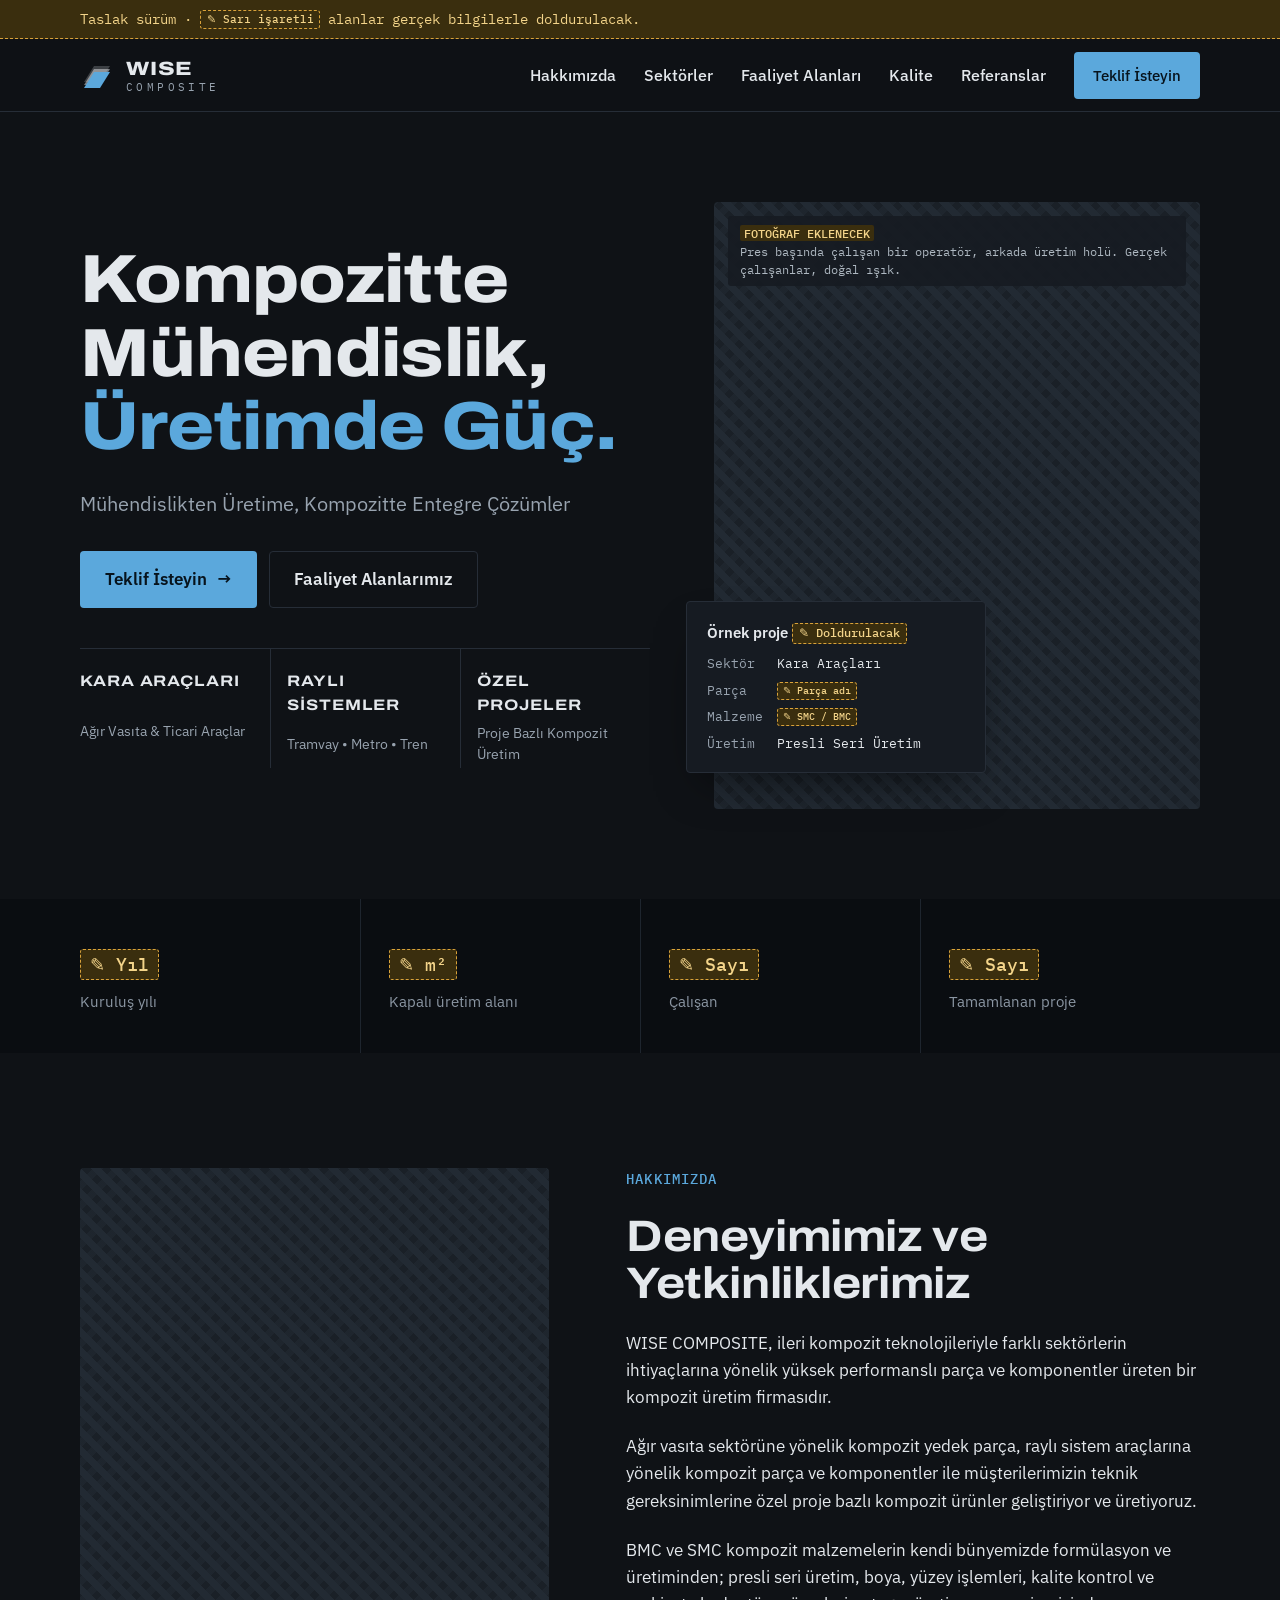
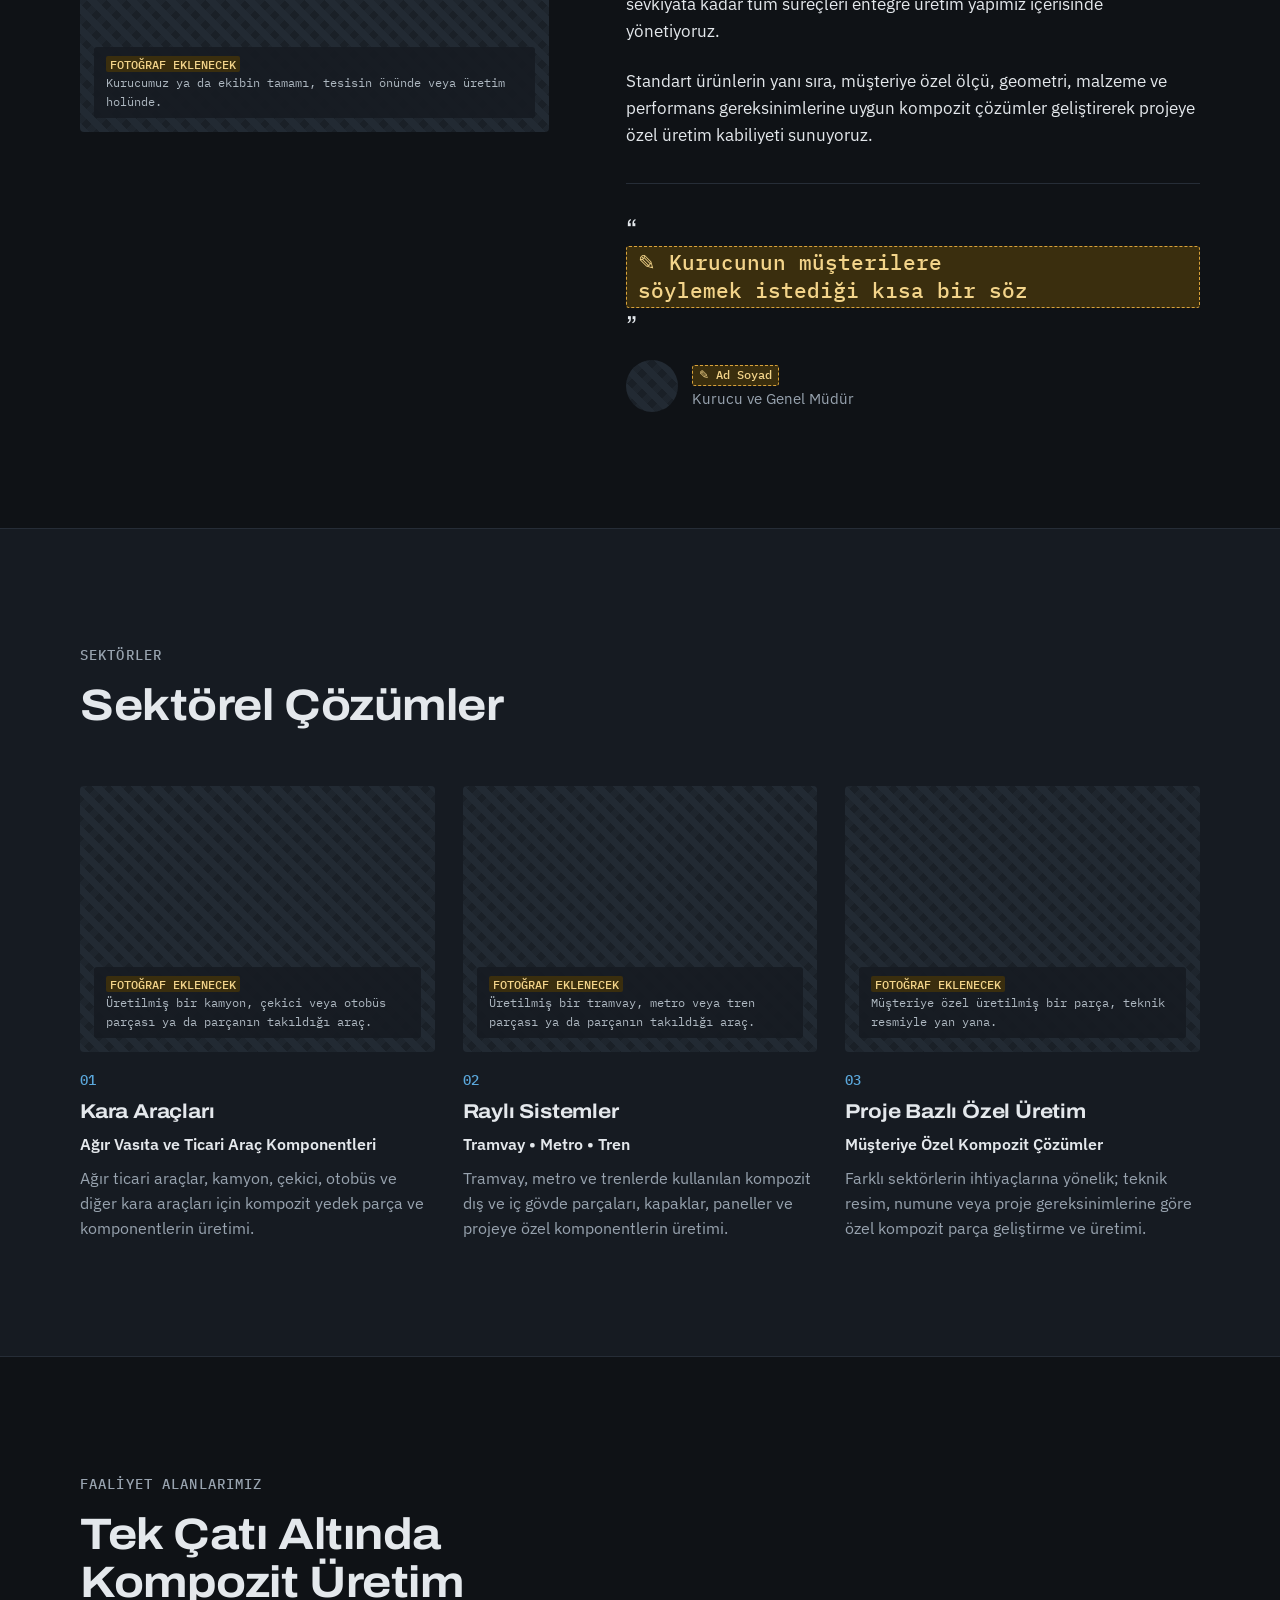
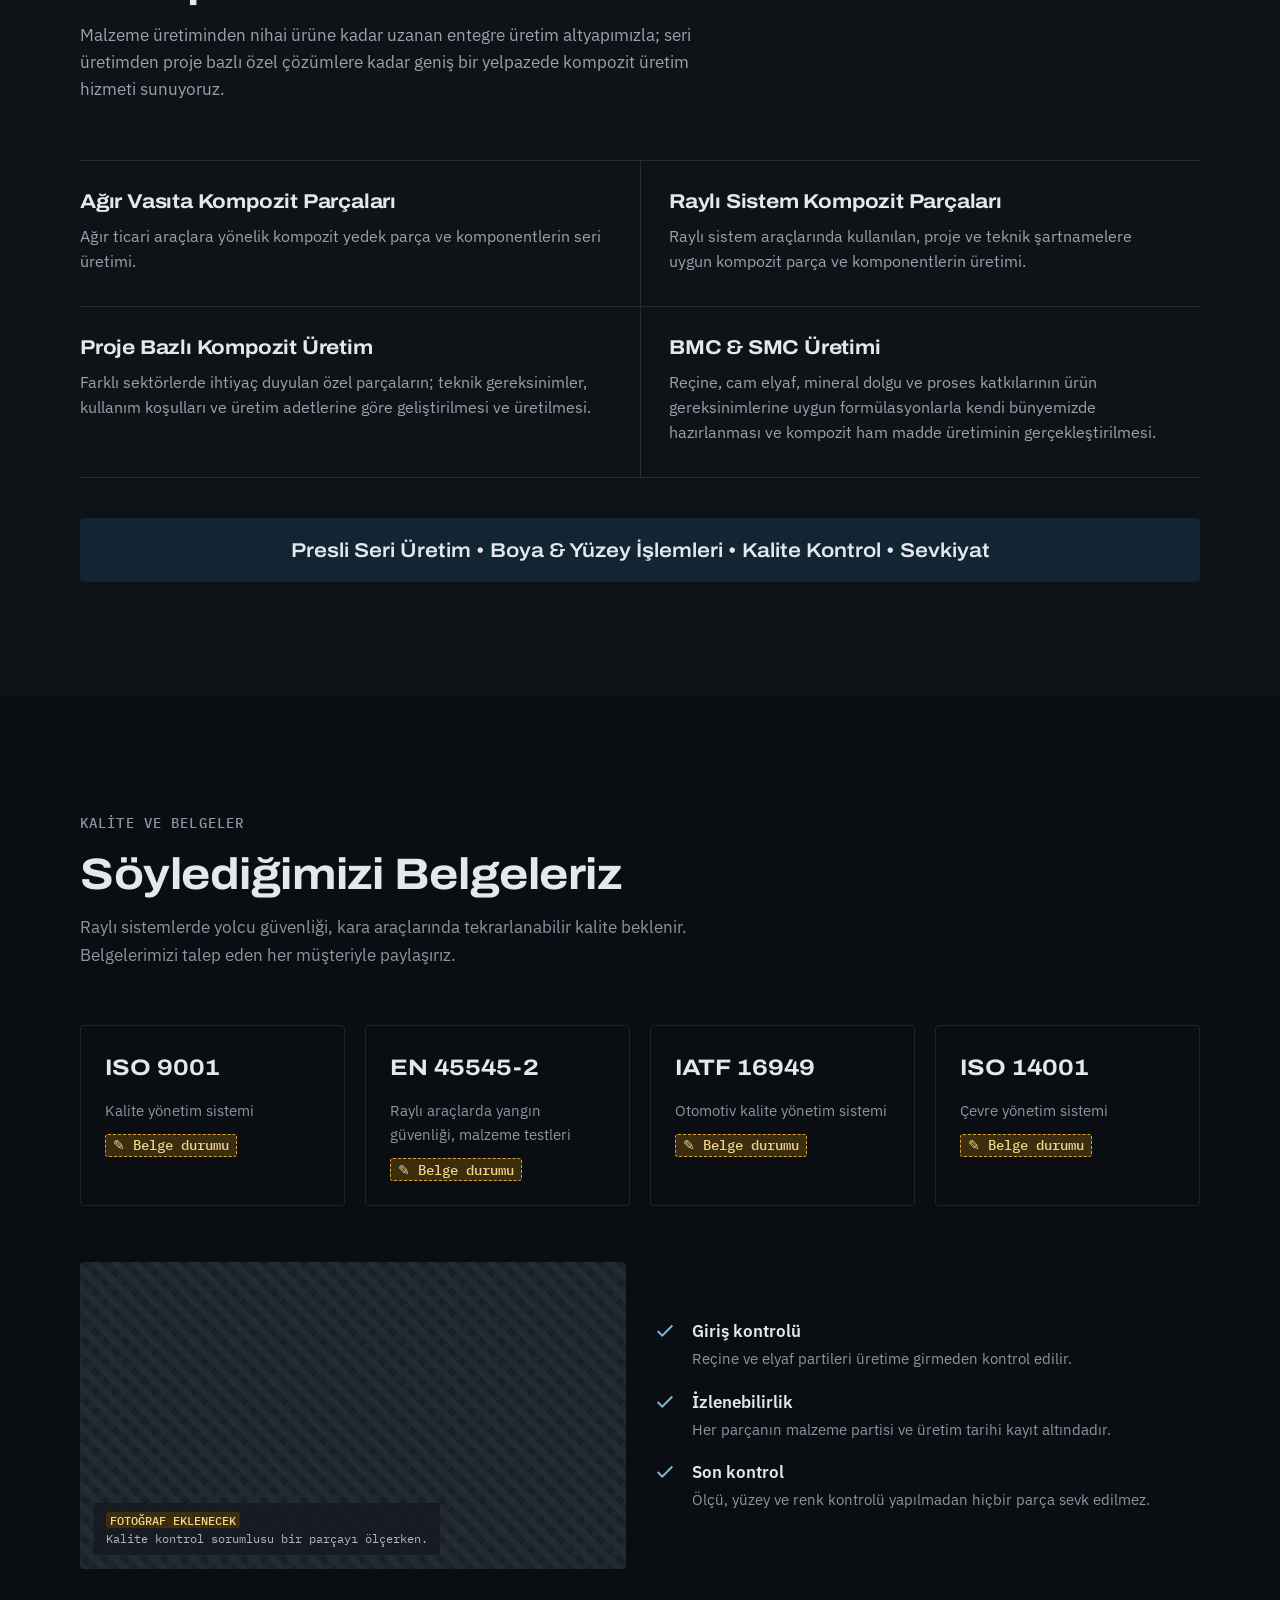
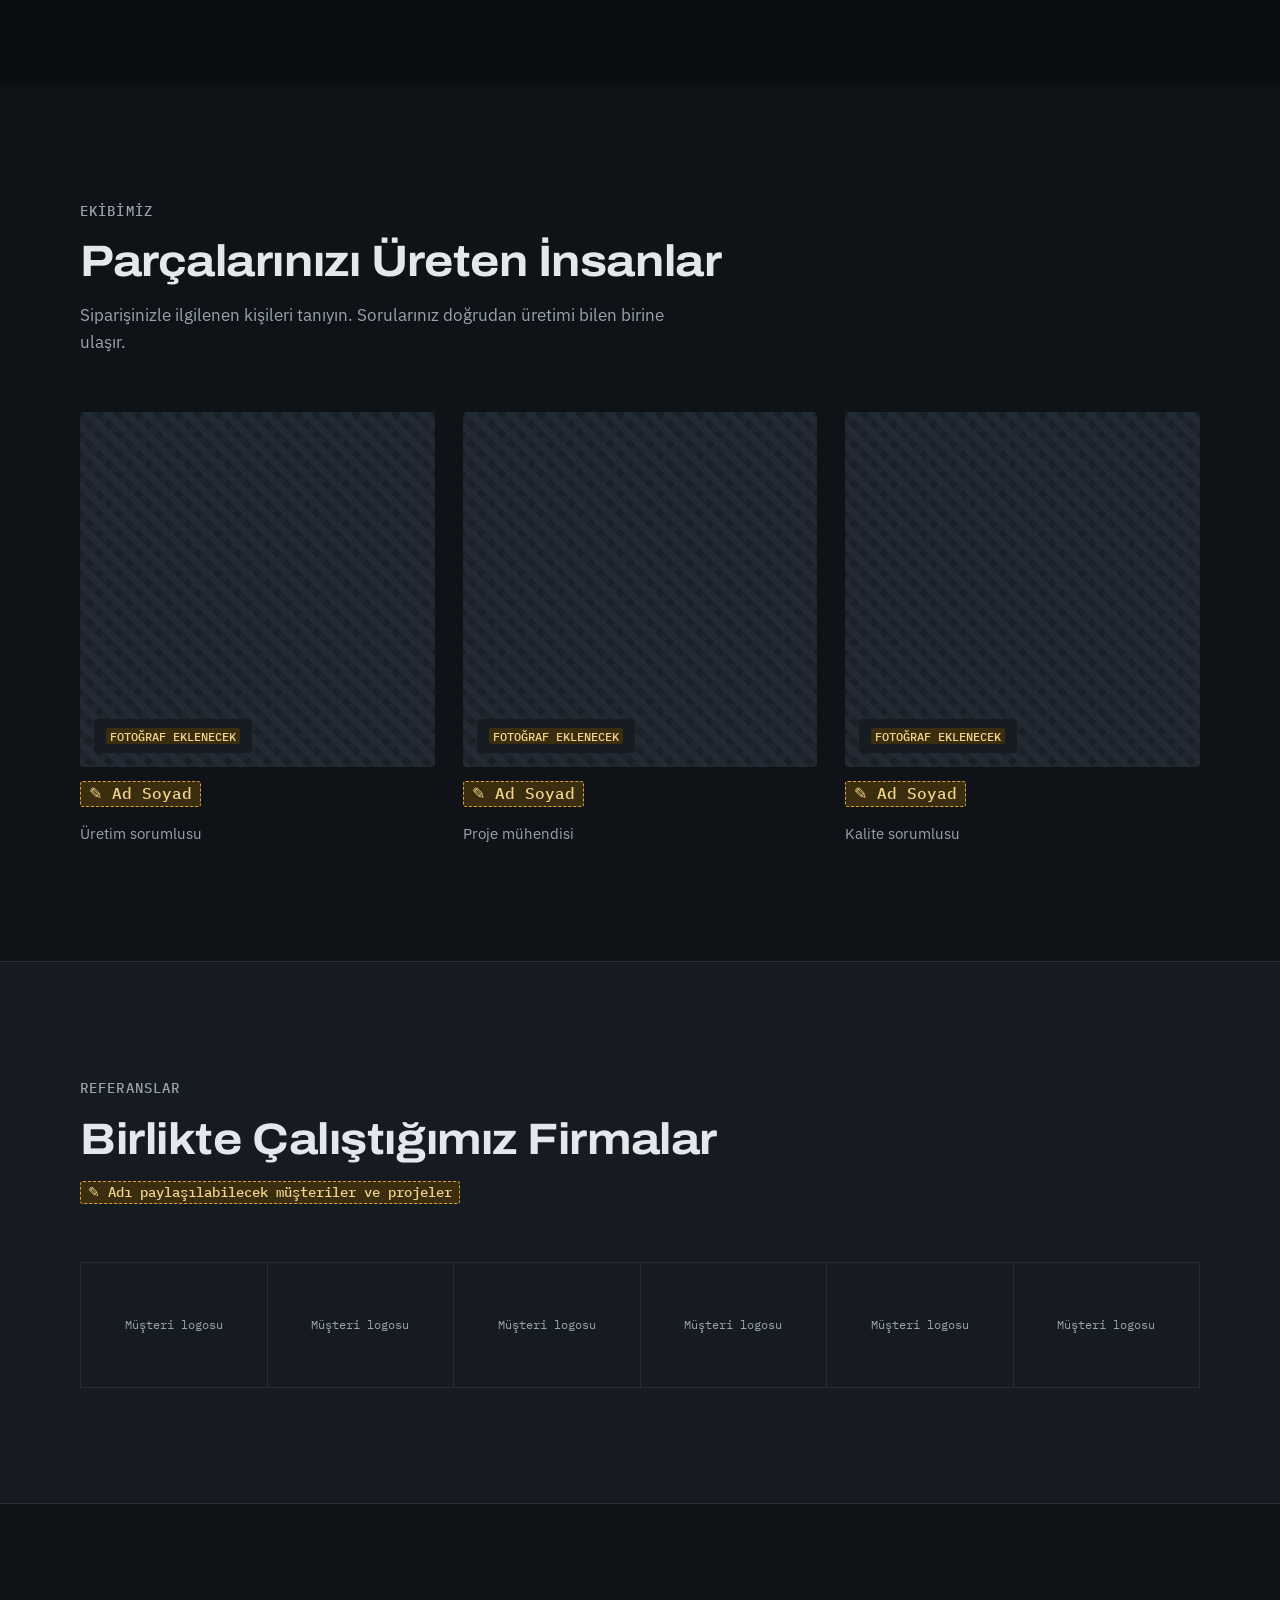
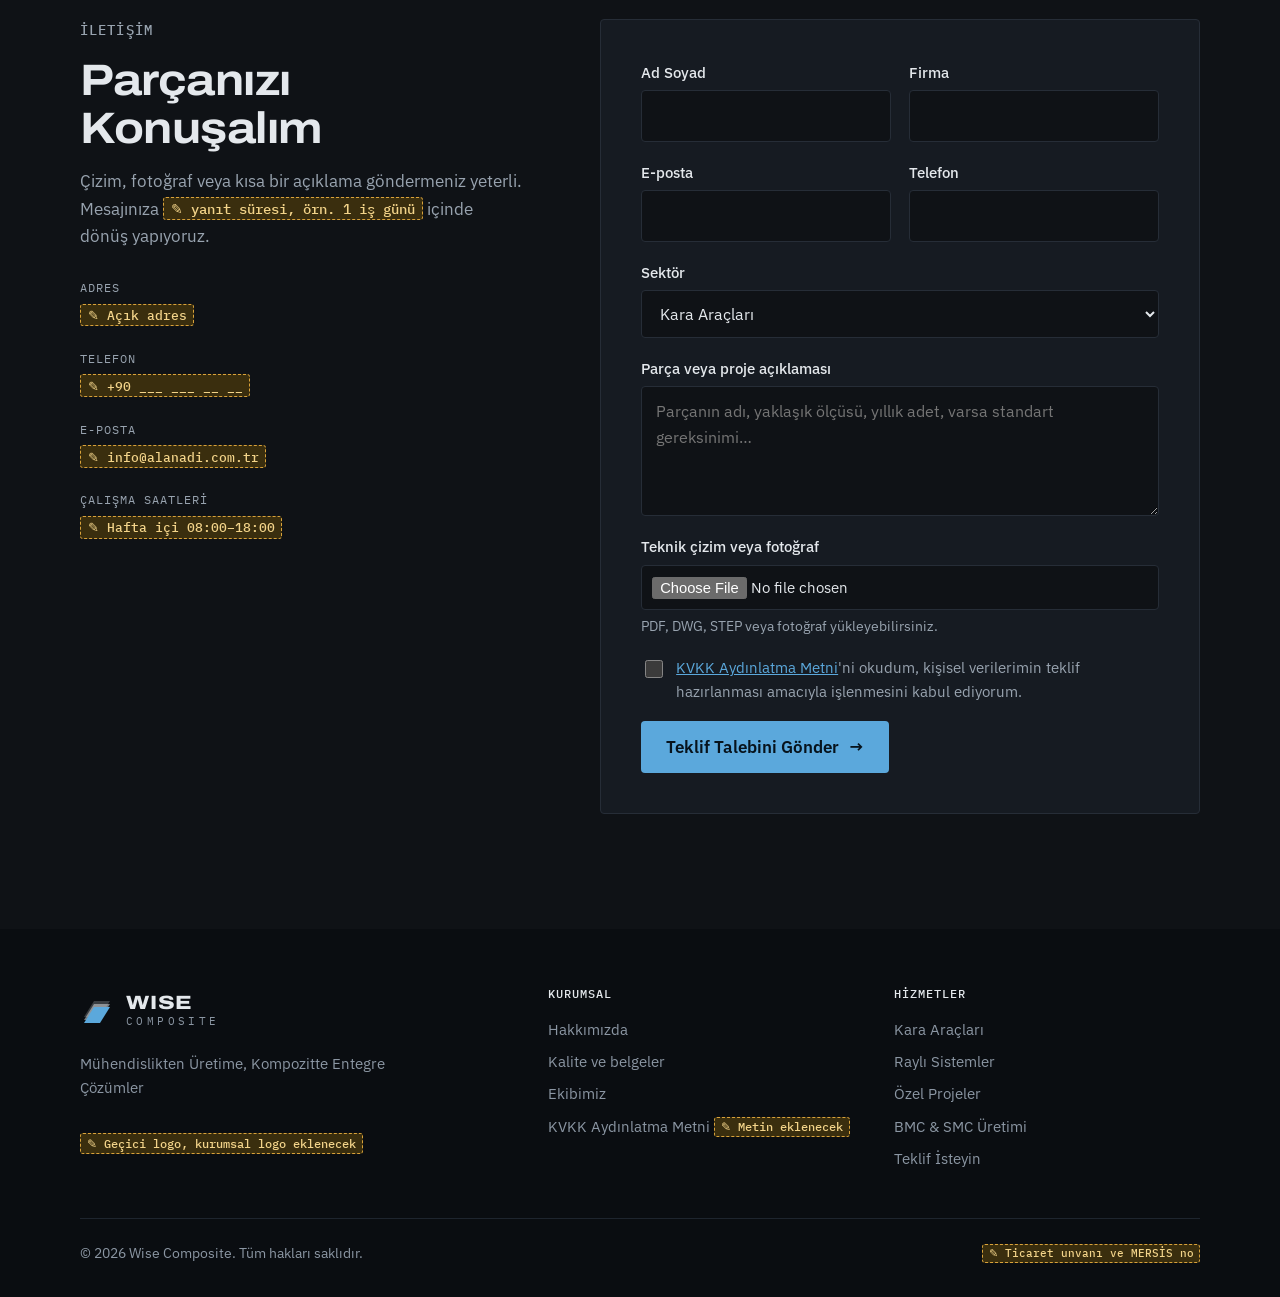
==== index.html @ 23a6598f "Adding more rules to UI" ====
<!doctype html>
<html lang="tr">
<head>
<meta charset="utf-8">
<meta name="viewport" content="width=device-width, initial-scale=1, viewport-fit=cover">
<title>Wise Composite</title>
<meta name="description" content="WISE COMPOSITE, ileri kompozit teknolojileriyle farklı sektörlerin ihtiyaçlarına yönelik yüksek performanslı parça ve komponentler üreten bir kompozit üretim firmasıdır.">
<meta name="theme-color" content="#0F1216">
<meta property="og:type" content="website">
<meta property="og:locale" content="tr_TR">
<meta property="og:site_name" content="Wise Composite">
<meta property="og:title" content="Wise Composite | Kompozitte Mühendislik, Üretimde Güç.">
<meta property="og:description" content="Mühendislikten Üretime, Kompozitte Entegre Çözümler">
<meta property="og:url" content="https://wisecomposite.duckdns.org/">
<link rel="icon" href="data:image/svg+xml,%3Csvg xmlns='http://www.w3.org/2000/svg' viewBox='0 0 34 34'%3E%3Crect width='34' height='34' rx='6' fill='%230F1216'/%3E%3Cpath d='M4 24 L14 8 H30 L20 24 Z' fill='%23E4E8EC' opacity='.22'/%3E%3Cpath d='M4 27 L14 11 H30 L20 27 Z' fill='%23E4E8EC' opacity='.5'/%3E%3Cpath d='M4 30 L14 14 H30 L20 30 Z' fill='%235BA8DC'/%3E%3C/svg%3E">
<link rel="preconnect" href="https://fonts.googleapis.com">
<link rel="preconnect" href="https://fonts.gstatic.com" crossorigin>
<link rel="stylesheet" href="https://fonts.googleapis.com/css2?family=Archivo:wdth,wght@62..125,400..800&family=IBM+Plex+Mono:wght@400;500&family=IBM+Plex+Sans:ital,wght@0,400;0,500;0,600;1,400&display=swap">
<style>
/* ============================================================
   RENKLER VE YAZI TİPLERİ
   Sarı "DOLDURULACAK" işaretleri (.todo) yalnızca taslak içindir.
   Gerçek bilgiler girildikçe bu işaretler kaldırılacak.
   ============================================================ */
:root {
  color-scheme: dark;
  /* Koyu, göz yormayan palet: grafit zemin, katmanlı paneller, yumuşak metin */
  --bg: #0F1216;
  --surface: #161B22;
  --ink: #E4E8EC;
  --muted: #98A3AF;
  --line: #262D37;
  --accent: #5BA8DC;
  --accent-hover: #7DBBE5;
  --accent-ink: #07131C;
  --accent-soft: #132433;
  --deep: #0A0D11;
  --deep-ink: #E4E8EC;
  --deep-muted: #8B96A3;
  --deep-line: #1E252E;
  --weave-a: #1A2027;
  --weave-b: #222A33;
  --weave-ink: #AEB8C1;
  --todo-bg: #3A2E0E;
  --todo-line: #D9A23A;
  --todo-ink: #F3D48A;

  --f-display: "Archivo", "Arial Narrow", "Helvetica Neue", Arial, sans-serif;
  --f-body: "IBM Plex Sans", "Segoe UI", Roboto, "Helvetica Neue", Arial, sans-serif;
  --f-mono: "IBM Plex Mono", ui-monospace, "SFMono-Regular", Menlo, Consolas, monospace;

  --step--1: 0.875rem;
  --step-0: 1.0625rem;
  --step-1: 1.25rem;
  --step-2: 1.625rem;
  --step-3: clamp(1.9rem, 1.4rem + 2vw, 2.75rem);
  --step-4: clamp(2.1rem, 1.4rem + 3.8vw, 4.25rem);

  --gutter: clamp(16px, 4vw, 40px);
  --radius: 4px;
}

/* ---------- Temel ---------- */
*, *::before, *::after { box-sizing: border-box; }
html { scroll-behavior: smooth; scroll-padding-top: 88px; touch-action: manipulation; -webkit-tap-highlight-color: transparent; }
@media (prefers-reduced-motion: reduce) {
  html { scroll-behavior: auto; }
  *, *::before, *::after { transition: none !important; }
}
body {
  margin: 0;
  background: var(--bg);
  color: var(--ink);
  font-family: var(--f-body);
  font-size: var(--step-0);
  line-height: 1.6;
  -webkit-font-smoothing: antialiased;
}
img { max-width: 100%; display: block; }
a { color: var(--accent); }
:focus-visible { outline: 3px solid var(--accent); outline-offset: 3px; }
h1, h2, h3 {
  font-family: var(--f-display);
  font-stretch: 112%;
  font-weight: 700;
  line-height: 1.08;
  letter-spacing: -0.01em;
  margin: 0;
  text-wrap: balance;
  overflow-wrap: break-word;
}
h1 { font-size: var(--step-4); font-weight: 800; }
h2 { font-size: var(--step-3); }
h3 { font-size: var(--step-1); line-height: 1.25; }
p { margin: 0; }
.wrap { max-width: 1200px; margin-inline: auto; padding-inline: var(--gutter); }
.eyebrow {
  font-family: var(--f-mono);
  font-size: var(--step--1);
  font-weight: 500;
  letter-spacing: 0.08em;
  text-transform: uppercase;
  color: var(--accent);
}
.lead { font-size: var(--step-1); color: var(--muted); max-width: 60ch; line-height: 1.55; }
.section { padding-block: clamp(64px, 9vw, 120px); }
.section-head { display: grid; gap: 16px; max-width: 720px; margin-bottom: clamp(36px, 5vw, 56px); }
.section-head p { color: var(--muted); max-width: 62ch; }
.skip-link {
  position: absolute; left: 16px; top: -100px; z-index: 50;
  background: var(--accent); color: var(--accent-ink); font-weight: 600;
  padding: 10px 16px; border-radius: var(--radius); text-decoration: none;
}
.skip-link:focus { top: 12px; }

/* ---------- DOLDURULACAK işareti ---------- */
.todo {
  display: inline-block;
  font-family: var(--f-mono);
  font-size: 0.8em;
  font-weight: 500;
  letter-spacing: 0;
  line-height: 1.35;
  padding: 0.1em 0.5em;
  background: var(--todo-bg);
  color: var(--todo-ink);
  border: 1px dashed var(--todo-line);
  border-radius: 3px;
  vertical-align: 0.08em;
  text-transform: none;
  font-stretch: 100%;
}
.todo::before { content: "✎ "; }

.draft-bar {
  background: var(--todo-bg);
  color: var(--todo-ink);
  border-bottom: 1px dashed var(--todo-line);
  font-family: var(--f-mono);
  font-size: var(--step--1);
  padding-block: 8px;
}

/* ---------- Butonlar ---------- */
.btn {
  display: inline-flex; align-items: center; gap: 10px;
  font-family: var(--f-body); font-weight: 600; font-size: var(--step-0);
  padding: 14px 24px; border-radius: var(--radius);
  text-decoration: none; border: 1.5px solid transparent;
  cursor: pointer; transition: background .15s, color .15s, border-color .15s;
}
.btn-primary { background: var(--accent); color: var(--accent-ink); }
.btn-primary:hover { background: var(--accent-hover); }
.btn-ghost { border-color: var(--line); color: var(--ink); background: transparent; }
.btn-ghost:hover { border-color: var(--ink); }
.btn .arrow { transition: transform .15s; }
.btn:hover .arrow { transform: translateX(3px); }

/* ---------- Üst menü ---------- */
.site-header {
  position: sticky; top: env(safe-area-inset-top, 0px); z-index: 20;
  background: color-mix(in srgb, var(--bg) 92%, transparent);
  backdrop-filter: saturate(1.4) blur(10px);
  -webkit-backdrop-filter: saturate(1.4) blur(10px);
  border-bottom: 1px solid var(--line);
}
.nav { display: flex; align-items: center; justify-content: space-between; gap: 24px; min-height: 72px; }
.brand { display: inline-flex; align-items: center; gap: 12px; text-decoration: none; color: var(--ink); }
.brand svg { width: 34px; height: 34px; flex: none; }
.brand-text { display: grid; line-height: 1; }
.brand-name { font-family: var(--f-display); font-stretch: 125%; font-weight: 800; font-size: 1.2rem; letter-spacing: 0.04em; }
.brand-sub { font-family: var(--f-mono); font-size: 0.66rem; letter-spacing: 0.32em; color: var(--muted); margin-top: 4px; }
.nav-links { display: flex; align-items: center; gap: 28px; list-style: none; margin: 0; padding: 0; }
.nav-links a { color: var(--ink); text-decoration: none; font-weight: 500; font-size: 0.97rem; }
.nav-links a:hover { color: var(--accent); }
.nav-links .btn { padding: 10px 18px; font-size: 0.95rem; color: var(--accent-ink); }
.nav-toggle {
  display: none; background: none; border: 1.5px solid var(--line); border-radius: var(--radius);
  color: var(--ink); font: 600 0.95rem var(--f-body); padding: 8px 14px; cursor: pointer;
  transition: border-color .15s;
}
.nav-toggle:hover { border-color: var(--ink); }
@media (max-width: 920px) {
  .nav-toggle { display: inline-block; }
  .nav-links {
    display: none; position: absolute; left: 0; right: 0; top: 100%;
    flex-direction: column; align-items: stretch; gap: 0;
    background: var(--bg); border-bottom: 1px solid var(--line);
    padding: 8px var(--gutter) 20px;
  }
  .nav-links.open { display: flex; }
  .nav-links li a:not(.btn) { display: block; padding: 14px 0; border-bottom: 1px solid var(--line); }
  .nav-links .btn { margin-top: 16px; justify-content: center; }
}

/* ---------- Fotoğraf alanları (kompozit dokuma deseni) ---------- */
.photo {
  position: relative;
  background-color: var(--weave-a);
  background-image:
    repeating-linear-gradient(45deg, var(--weave-b) 0 7px, transparent 7px 14px),
    repeating-linear-gradient(-45deg, color-mix(in srgb, var(--weave-b) 55%, transparent) 0 7px, transparent 7px 14px);
  border-radius: var(--radius);
  overflow: hidden;
  display: flex; align-items: flex-end;
  max-width: 100%;
}
.photo-cap {
  margin: 14px; padding: 8px 12px;
  background: color-mix(in srgb, var(--surface) 88%, transparent);
  color: var(--weave-ink);
  font-family: var(--f-mono); font-size: 0.78rem; line-height: 1.45;
  border-radius: 3px; max-width: calc(100% - 28px);
}
.photo-cap b { color: var(--todo-ink); background: var(--todo-bg); font-weight: 500; padding: 0 4px; border-radius: 2px; }

/* ---------- Giriş (hero) ---------- */
.hero { padding-block: clamp(48px, 7vw, 96px) clamp(56px, 7vw, 96px); }
.hero-grid { display: grid; grid-template-columns: 1.08fr 0.92fr; gap: clamp(32px, 5vw, 72px); align-items: center; }
.hero-copy { display: grid; gap: 24px; }
.hero h1 em { font-style: normal; color: var(--accent); }
.hero-actions { display: flex; flex-wrap: wrap; gap: 12px; margin-top: 8px; }
.hero-sectors { list-style: none; margin: 16px 0 0; padding: 0; display: grid; grid-template-columns: repeat(3, 1fr); border-top: 1px solid var(--line); }
.hero-sectors li + li { border-left: 1px solid var(--line); }
.hero-sectors a { display: grid; gap: 6px; padding: 20px 16px 4px; height: 100%; text-decoration: none; color: var(--ink); }
.hero-sectors li:first-child a { padding-left: 0; }
.hs-name { font-family: var(--f-display); font-stretch: 118%; font-weight: 700; font-size: 0.95rem; letter-spacing: 0.06em; transition: color .15s; }
.hs-sub { color: var(--muted); font-size: 0.9rem; line-height: 1.4; }
.hero-sectors a:hover .hs-name { color: var(--accent); }
@media (max-width: 560px) {
  .hero-sectors { grid-template-columns: 1fr; }
  .hero-sectors li + li { border-left: 0; border-top: 1px solid var(--line); }
  .hero-sectors a, .hero-sectors li:first-child a { padding: 14px 0; }
}
.hero-visual { position: relative; }
.hero-visual .photo { aspect-ratio: 4 / 5; align-items: flex-start; }
.spec-card {
  position: absolute; left: -28px; bottom: 36px;
  background: var(--surface); color: var(--ink);
  border: 1px solid var(--line); border-radius: var(--radius);
  box-shadow: 0 22px 48px -20px rgba(0, 0, 0, 0.7);
  padding: 18px 20px; width: min(300px, 80%);
  font-family: var(--f-mono); font-size: 0.8rem;
}
.spec-card .spec-title { font-family: var(--f-body); font-weight: 600; font-size: 0.95rem; margin-bottom: 10px; }
.spec-card dl { display: grid; grid-template-columns: auto 1fr; gap: 6px 14px; margin: 0; }
.spec-card dt { color: var(--muted); }
.spec-card dd { margin: 0; }
@media (max-width: 860px) {
  .hero-grid { grid-template-columns: 1fr; }
  .hero-visual .photo { aspect-ratio: 4 / 3; }
  .spec-card { position: relative; left: auto; bottom: auto; z-index: 1; width: auto; margin-top: -40px; margin-inline: 16px; }
}

/* ---------- Rakamlar ---------- */
.figures { background: var(--deep); color: var(--deep-ink); }
.figures-grid { display: grid; grid-template-columns: repeat(4, 1fr); }
.figure { padding: 40px 28px; border-left: 1px solid var(--deep-line); display: grid; gap: 6px; }
.figure:first-child { border-left: 0; padding-left: 0; }
.figure-num { font-family: var(--f-display); font-stretch: 118%; font-weight: 700; font-size: var(--step-3); line-height: 1; font-variant-numeric: tabular-nums; }
.figure-num .todo { font-size: 0.42em; vertical-align: middle; }
.figure-label { color: var(--deep-muted); font-size: 0.95rem; }
@media (max-width: 860px) {
  .figures-grid { grid-template-columns: repeat(2, 1fr); }
  .figure { padding: 28px 20px; }
  .figure:nth-child(odd) { border-left: 0; padding-left: 0; }
  .figure:nth-child(n+3) { border-top: 1px solid var(--deep-line); }
}

/* ---------- Hakkımızda ---------- */
.about-grid { display: grid; grid-template-columns: 0.9fr 1.1fr; gap: clamp(32px, 6vw, 88px); align-items: start; }
.about-photo { aspect-ratio: 5 / 6; }
.about-copy { display: grid; gap: 22px; }
.about-copy p { max-width: 62ch; }
.quote {
  margin: 12px 0 0; padding: 28px 0 0; border-top: 1px solid var(--line);
  display: grid; gap: 18px;
}
.quote blockquote {
  margin: 0; font-family: var(--f-display); font-stretch: 100%; font-weight: 500;
  font-size: var(--step-2); line-height: 1.3; letter-spacing: -0.005em; text-wrap: balance;
}
.quote figcaption { display: flex; align-items: center; gap: 14px; color: var(--muted); font-size: 0.95rem; }
.avatar { width: 52px; height: 52px; border-radius: 50%; flex: none; }
.quote figcaption strong { color: var(--ink); display: block; font-weight: 600; }
@media (max-width: 860px) { .about-grid { grid-template-columns: 1fr; } .about-photo { aspect-ratio: 4 / 3; } }

/* ---------- Sektörler ---------- */
.sectors { background: var(--surface); border-block: 1px solid var(--line); }
.sector-grid { display: grid; grid-template-columns: repeat(3, 1fr); gap: 28px; }
.sector { display: grid; grid-template-rows: auto 1fr; gap: 18px; }
.sector .photo { aspect-ratio: 4 / 3; }
.sector-head { display: grid; gap: 8px; }
.sector-head p { color: var(--muted); font-size: 0.98rem; }
.sector-head .sector-sub { color: var(--ink); font-weight: 600; font-size: 1rem; }
@media (max-width: 960px) { .sector-grid { grid-template-columns: 1fr 1fr; } }
@media (max-width: 640px) { .sector-grid { grid-template-columns: 1fr; } }

/* ---------- Üretim süreci ---------- */
.process-list { list-style: none; margin: 0; padding: 0; display: grid; grid-template-columns: repeat(3, 1fr); gap: 0; border-top: 1px solid var(--line); }
.process-list li { padding: 28px 28px 32px 0; border-bottom: 1px solid var(--line); display: grid; gap: 10px; align-content: start; }
.process-list li:not(:nth-child(3n+1)) { padding-left: 28px; border-left: 1px solid var(--line); }
.step-no { font-family: var(--f-mono); font-size: 0.85rem; color: var(--accent); font-weight: 500; }
.process-list p { color: var(--muted); font-size: 0.98rem; }
.process-list.areas { grid-template-columns: repeat(2, 1fr); }
.process-list.areas li { padding-left: 0; border-left: 0; }
.process-list.areas li:nth-child(2n) { padding-left: 28px; border-left: 1px solid var(--line); }
.flow-line {
  margin-top: 40px; padding: 18px 24px; border-radius: var(--radius);
  background: var(--accent-soft); color: var(--ink);
  font-family: var(--f-display); font-stretch: 112%; font-weight: 600;
  font-size: var(--step-1); line-height: 1.4; text-align: center; text-wrap: balance;
}
@media (max-width: 860px) {
  .process-list, .process-list.areas { grid-template-columns: 1fr; }
  .process-list li, .process-list li:not(:nth-child(3n+1)), .process-list.areas li:nth-child(2n) { padding: 24px 0; border-left: 0; }
}


/* ---------- Kalite ---------- */
.quality { background: var(--deep); color: var(--deep-ink); }
.quality .eyebrow { color: var(--accent-hover); }
.quality .section-head p { color: var(--deep-muted); }
.cert-grid { display: grid; grid-template-columns: repeat(4, 1fr); gap: 20px; }
.cert {
  border: 1px solid var(--deep-line); border-radius: var(--radius); padding: 24px;
  display: grid; gap: 12px; align-content: start;
}
.cert-code { font-family: var(--f-display); font-stretch: 115%; font-weight: 700; font-size: 1.4rem; }
.cert p { color: var(--deep-muted); font-size: 0.95rem; }
.cert .todo { justify-self: start; }
.quality-row { display: grid; grid-template-columns: 1fr 1fr; gap: 28px; margin-top: 56px; }
.quality-row .photo { aspect-ratio: 16 / 9; }
.checks { list-style: none; margin: 0; padding: 0; display: grid; gap: 16px; align-content: center; }
.checks li { display: grid; grid-template-columns: 24px 1fr; gap: 14px; }
.checks svg { width: 22px; height: 22px; color: var(--accent-hover); margin-top: 2px; }
.checks strong { display: block; font-weight: 600; }
.checks span { color: var(--deep-muted); font-size: 0.95rem; }
@media (max-width: 960px) { .cert-grid { grid-template-columns: 1fr 1fr; } }
@media (max-width: 760px) { .quality-row { grid-template-columns: 1fr; } }
@media (max-width: 520px) { .cert-grid { grid-template-columns: 1fr; } }

/* ---------- Ekip ---------- */
.team-grid { display: grid; grid-template-columns: repeat(3, 1fr); gap: 28px; }
.member { display: grid; gap: 14px; }
.member .photo { aspect-ratio: 1 / 1; }
.member-role { color: var(--muted); font-size: 0.95rem; }
@media (max-width: 860px) { .team-grid { grid-template-columns: 1fr 1fr; } }
@media (max-width: 540px) { .team-grid { grid-template-columns: 1fr; } }

/* ---------- Referanslar ---------- */
.refs { background: var(--surface); border-block: 1px solid var(--line); }
.logo-grid { display: grid; grid-template-columns: repeat(6, 1fr); border-top: 1px solid var(--line); border-left: 1px solid var(--line); }
.logo-slot {
  aspect-ratio: 3 / 2; display: grid; place-items: center; text-align: center; padding: 12px;
  border-right: 1px solid var(--line); border-bottom: 1px solid var(--line);
  font-family: var(--f-mono); font-size: 0.78rem; color: var(--muted);
}
@media (max-width: 860px) { .logo-grid { grid-template-columns: repeat(3, 1fr); } }
@media (max-width: 480px) { .logo-grid { grid-template-columns: repeat(2, 1fr); } }

/* ---------- İletişim ---------- */
.contact-grid { display: grid; grid-template-columns: 0.85fr 1.15fr; gap: clamp(32px, 6vw, 80px); align-items: start; }
.contact-info { display: grid; gap: 28px; }
.contact-info dl { display: grid; gap: 20px; margin: 0; }
.contact-info dt { font-family: var(--f-mono); font-size: 0.78rem; letter-spacing: 0.08em; text-transform: uppercase; color: var(--muted); margin-bottom: 4px; }
.contact-info dd { margin: 0; font-size: 1.05rem; }
.form {
  background: var(--surface); border: 1px solid var(--line); border-radius: var(--radius);
  padding: clamp(22px, 4vw, 40px); display: grid; gap: 18px;
}
.form-row { display: grid; grid-template-columns: 1fr 1fr; gap: 18px; }
.field { display: grid; gap: 6px; }
.field label { font-weight: 500; font-size: 0.95rem; }
.field input, .field select, .field textarea {
  font: inherit; font-size: 1rem; color: var(--ink); background: var(--bg);
  border: 1px solid var(--line); border-radius: var(--radius); padding: 12px 14px; width: 100%;
}
.field input[type="file"] { padding: 10px; font-size: 0.92rem; }
.field [aria-invalid="true"] { border-color: var(--todo-line); }
.field input:focus, .field select:focus, .field textarea:focus { outline: 2px solid var(--accent); outline-offset: 0; border-color: var(--accent); }
.field textarea { min-height: 130px; resize: vertical; }
.hint { color: var(--muted); font-size: 0.85rem; }
.consent { display: flex; gap: 10px; align-items: flex-start; font-size: 0.92rem; color: var(--muted); }
.consent input { margin-top: 4px; width: 18px; height: 18px; accent-color: var(--accent); flex: none; }
.form-status { font-size: 0.95rem; padding: 12px 14px; border-radius: var(--radius); background: var(--accent-soft); }
@media (max-width: 860px) { .contact-grid { grid-template-columns: 1fr; } }
@media (max-width: 520px) { .form-row { grid-template-columns: 1fr; } }

/* ---------- Alt bilgi ---------- */
.site-footer { background: var(--deep); color: var(--deep-muted); padding-block: 56px 32px; font-size: 0.95rem; }
.footer-grid { display: grid; grid-template-columns: 1.4fr 1fr 1fr; gap: 40px; }
.site-footer .brand { color: var(--deep-ink); }
.site-footer .brand-sub { color: var(--deep-muted); }
.site-footer h2 { font-family: var(--f-mono); font-stretch: 100%; font-weight: 500; font-size: 0.78rem; line-height: 1.4; letter-spacing: 0.08em; text-transform: uppercase; color: var(--deep-ink); margin: 0 0 14px; }
.site-footer ul { list-style: none; margin: 0; padding: 0; display: grid; gap: 8px; }
.site-footer a { color: var(--deep-muted); text-decoration: none; }
.site-footer a:hover { color: var(--deep-ink); }
.footer-about { display: grid; gap: 16px; max-width: 40ch; }
.footer-bottom { margin-top: 48px; padding-top: 24px; border-top: 1px solid var(--deep-line); display: flex; flex-wrap: wrap; justify-content: space-between; gap: 12px; font-size: 0.85rem; }
@media (max-width: 760px) { .footer-grid { grid-template-columns: 1fr 1fr; } .footer-about { grid-column: 1 / -1; } }
</style>
</head>
<body>

<a class="skip-link" href="#icerik">İçeriğe geç</a>

<!-- TASLAK UYARISI: Site yayına alınmadan önce bu satırı silin. -->
<div class="draft-bar">
  <div class="wrap">Taslak sürüm · <span class="todo">Sarı işaretli</span> alanlar gerçek bilgilerle doldurulacak.</div>
</div>

<header class="site-header">
  <nav class="wrap nav" aria-label="Ana menü">
    <!-- GEÇİCİ LOGO: Kurumsal logo hazır olduğunda bu SVG ile değiştirilecek. -->
    <a class="brand" href="#icerik" aria-label="Wise Composite ana sayfa" translate="no">
      <svg viewBox="0 0 34 34" aria-hidden="true">
        <path d="M4 24 L14 8 H30 L20 24 Z" fill="currentColor" opacity="0.22"/>
        <path d="M4 27 L14 11 H30 L20 27 Z" fill="currentColor" opacity="0.5"/>
        <path d="M4 30 L14 14 H30 L20 30 Z" fill="var(--accent)"/>
      </svg>
      <span class="brand-text">
        <span class="brand-name">WISE</span>
        <span class="brand-sub">COMPOSITE</span>
      </span>
    </a>
    <button class="nav-toggle" id="nav-toggle" aria-expanded="false" aria-controls="nav-links">Menü</button>
    <ul class="nav-links" id="nav-links">
      <li><a href="#hakkimizda">Hakkımızda</a></li>
      <li><a href="#sektorler">Sektörler</a></li>
      <li><a href="#uretim">Faaliyet Alanları</a></li>
      <li><a href="#kalite">Kalite</a></li>
      <li><a href="#referanslar">Referanslar</a></li>
      <li><a class="btn btn-primary" href="#iletisim">Teklif İsteyin</a></li>
    </ul>
  </nav>
</header>

<main id="icerik">

  <!-- ============ GİRİŞ ============ -->
  <section class="hero">
    <div class="wrap hero-grid">
      <div class="hero-copy">
        <h1>Kompozitte Mühendislik, <em>Üretimde Güç.</em></h1>
        <p class="lead">Mühendislikten Üretime, Kompozitte Entegre Çözümler</p>
        <div class="hero-actions">
          <a class="btn btn-primary" href="#iletisim">Teklif İsteyin <span class="arrow" aria-hidden="true">→</span></a>
          <a class="btn btn-ghost" href="#uretim">Faaliyet Alanlarımız</a>
        </div>
        <ul class="hero-sectors" aria-label="Sektörler">
          <li><a href="#sektorler"><span class="hs-name">KARA ARAÇLARI</span><span class="hs-sub">Ağır Vasıta &amp; Ticari Araçlar</span></a></li>
          <li><a href="#sektorler"><span class="hs-name">RAYLI SİSTEMLER</span><span class="hs-sub">Tramvay • Metro • Tren</span></a></li>
          <li><a href="#sektorler"><span class="hs-name">ÖZEL PROJELER</span><span class="hs-sub">Proje Bazlı Kompozit Üretim</span></a></li>
        </ul>
      </div>

      <div class="hero-visual">
        <div class="photo" role="img" aria-label="Fotoğraf alanı: pres başında çalışan operatör">
          <p class="photo-cap"><b>FOTOĞRAF EKLENECEK</b><br>Pres başında çalışan bir operatör, arkada üretim holü. Gerçek çalışanlar, doğal ışık.</p>
        </div>
        <div class="spec-card" aria-label="Örnek proje kartı">
          <div class="spec-title">Örnek proje <span class="todo">Doldurulacak</span></div>
          <dl>
            <dt>Sektör</dt><dd>Kara Araçları</dd>
            <dt>Parça</dt><dd><span class="todo">Parça adı</span></dd>
            <dt>Malzeme</dt><dd><span class="todo">SMC / BMC</span></dd>
            <dt>Üretim</dt><dd>Presli Seri Üretim</dd>
          </dl>
        </div>
      </div>
    </div>
  </section>

  <!-- ============ RAKAMLAR ============ -->
  <section class="figures" aria-label="Rakamlarla Wise Composite">
    <div class="wrap figures-grid">
      <div class="figure">
        <div class="figure-num"><span class="todo">Yıl</span></div>
        <div class="figure-label">Kuruluş yılı</div>
      </div>
      <div class="figure">
        <div class="figure-num"><span class="todo">m²</span></div>
        <div class="figure-label">Kapalı üretim alanı</div>
      </div>
      <div class="figure">
        <div class="figure-num"><span class="todo">Sayı</span></div>
        <div class="figure-label">Çalışan</div>
      </div>
      <div class="figure">
        <div class="figure-num"><span class="todo">Sayı</span></div>
        <div class="figure-label">Tamamlanan proje</div>
      </div>
    </div>
  </section>

  <!-- ============ HAKKIMIZDA ============ -->
  <section class="section" id="hakkimizda">
    <div class="wrap about-grid">
      <div class="photo about-photo" role="img" aria-label="Fotoğraf alanı: kurucu veya ekip">
        <p class="photo-cap"><b>FOTOĞRAF EKLENECEK</b><br>Kurucumuz ya da ekibin tamamı, tesisin önünde veya üretim holünde.</p>
      </div>
      <div class="about-copy">
        <p class="eyebrow">Hakkımızda</p>
        <h2>Deneyimimiz ve Yetkinliklerimiz</h2>
        <p><span translate="no">WISE COMPOSITE</span>, ileri kompozit teknolojileriyle farklı sektörlerin ihtiyaçlarına yönelik yüksek performanslı parça ve komponentler üreten bir kompozit üretim firmasıdır.</p>
        <p>Ağır vasıta sektörüne yönelik kompozit yedek parça, raylı sistem araçlarına yönelik kompozit parça ve komponentler ile müşterilerimizin teknik gereksinimlerine özel proje bazlı kompozit ürünler geliştiriyor ve üretiyoruz.</p>
        <p>BMC ve SMC kompozit malzemelerin kendi bünyemizde formülasyon ve üretiminden; presli seri üretim, boya, yüzey işlemleri, kalite kontrol ve sevkiyata kadar tüm süreçleri entegre üretim yapımız içerisinde yönetiyoruz.</p>
        <p>Standart ürünlerin yanı sıra, müşteriye özel ölçü, geometri, malzeme ve performans gereksinimlerine uygun kompozit çözümler geliştirerek projeye özel üretim kabiliyeti sunuyoruz.</p>

        <figure class="quote">
          <blockquote>“<span class="todo">Kurucunun müşterilere söylemek istediği kısa bir söz</span>”</blockquote>
          <figcaption>
            <div class="photo avatar" role="img" aria-label="Kurucu fotoğrafı alanı"></div>
            <div><strong><span class="todo">Ad Soyad</span></strong>Kurucu ve Genel Müdür</div>
          </figcaption>
        </figure>
      </div>
    </div>
  </section>

  <!-- ============ SEKTÖRLER ============ -->
  <section class="section sectors" id="sektorler">
    <div class="wrap">
      <div class="section-head">
        <p class="eyebrow">Sektörler</p>
        <h2>Sektörel Çözümler</h2>
      </div>

      <div class="sector-grid">
        <article class="sector">
          <div class="photo" role="img" aria-label="Fotoğraf alanı: kara aracı parçası">
            <p class="photo-cap"><b>FOTOĞRAF EKLENECEK</b><br>Üretilmiş bir kamyon, çekici veya otobüs parçası ya da parçanın takıldığı araç.</p>
          </div>
          <div class="sector-head">
            <span class="step-no">01</span>
            <h3>Kara Araçları</h3>
            <p class="sector-sub">Ağır Vasıta ve Ticari Araç Komponentleri</p>
            <p>Ağır ticari araçlar, kamyon, çekici, otobüs ve diğer kara araçları için kompozit yedek parça ve komponentlerin üretimi.</p>
          </div>
        </article>

        <article class="sector">
          <div class="photo" role="img" aria-label="Fotoğraf alanı: raylı sistem parçası">
            <p class="photo-cap"><b>FOTOĞRAF EKLENECEK</b><br>Üretilmiş bir tramvay, metro veya tren parçası ya da parçanın takıldığı araç.</p>
          </div>
          <div class="sector-head">
            <span class="step-no">02</span>
            <h3>Raylı Sistemler</h3>
            <p class="sector-sub">Tramvay • Metro • Tren</p>
            <p>Tramvay, metro ve trenlerde kullanılan kompozit dış ve iç gövde parçaları, kapaklar, paneller ve projeye özel komponentlerin üretimi.</p>
          </div>
        </article>

        <article class="sector">
          <div class="photo" role="img" aria-label="Fotoğraf alanı: projeye özel parça">
            <p class="photo-cap"><b>FOTOĞRAF EKLENECEK</b><br>Müşteriye özel üretilmiş bir parça, teknik resmiyle yan yana.</p>
          </div>
          <div class="sector-head">
            <span class="step-no">03</span>
            <h3>Proje Bazlı Özel Üretim</h3>
            <p class="sector-sub">Müşteriye Özel Kompozit Çözümler</p>
            <p>Farklı sektörlerin ihtiyaçlarına yönelik; teknik resim, numune veya proje gereksinimlerine göre özel kompozit parça geliştirme ve üretimi.</p>
          </div>
        </article>
      </div>
    </div>
  </section>

  <!-- ============ ÜRETİM ============ -->
  <section class="section" id="uretim">
    <div class="wrap">
      <div class="section-head">
        <p class="eyebrow">Faaliyet Alanlarımız</p>
        <h2>Tek Çatı Altında Kompozit Üretim</h2>
        <p>Malzeme üretiminden nihai ürüne kadar uzanan entegre üretim altyapımızla; seri üretimden proje bazlı özel çözümlere kadar geniş bir yelpazede kompozit üretim hizmeti sunuyoruz.</p>
      </div>

      <ul class="process-list areas">
        <li>
          <h3>Ağır Vasıta Kompozit Parçaları</h3>
          <p>Ağır ticari araçlara yönelik kompozit yedek parça ve komponentlerin seri üretimi.</p>
        </li>
        <li>
          <h3>Raylı Sistem Kompozit Parçaları</h3>
          <p>Raylı sistem araçlarında kullanılan, proje ve teknik şartnamelere uygun kompozit parça ve komponentlerin üretimi.</p>
        </li>
        <li>
          <h3>Proje Bazlı Kompozit Üretim</h3>
          <p>Farklı sektörlerde ihtiyaç duyulan özel parçaların; teknik gereksinimler, kullanım koşulları ve üretim adetlerine göre geliştirilmesi ve üretilmesi.</p>
        </li>
        <li>
          <h3>BMC &amp; SMC Üretimi</h3>
          <p>Reçine, cam elyaf, mineral dolgu ve proses katkılarının ürün gereksinimlerine uygun formülasyonlarla kendi bünyemizde hazırlanması ve kompozit ham madde üretiminin gerçekleştirilmesi.</p>
        </li>
      </ul>

      <p class="flow-line">Presli Seri Üretim • Boya &amp; Yüzey İşlemleri • Kalite Kontrol • Sevkiyat</p>
    </div>
  </section>

  <!-- ============ KALİTE ============ -->
  <section class="section quality" id="kalite">
    <div class="wrap">
      <div class="section-head">
        <p class="eyebrow">Kalite ve belgeler</p>
        <h2>Söylediğimizi Belgeleriz</h2>
        <p>Raylı sistemlerde yolcu güvenliği, kara araçlarında tekrarlanabilir kalite beklenir. Belgelerimizi talep eden her müşteriyle paylaşırız.</p>
      </div>

      <!-- Sahip olunmayan belgeleri silin, olanların numarasını girin. -->
      <div class="cert-grid">
        <div class="cert">
          <div class="cert-code">ISO&nbsp;9001</div>
          <p>Kalite yönetim sistemi</p>
          <span class="todo">Belge durumu</span>
        </div>
        <div class="cert">
          <div class="cert-code">EN&nbsp;45545&#8209;2</div>
          <p>Raylı araçlarda yangın güvenliği, malzeme testleri</p>
          <span class="todo">Belge durumu</span>
        </div>
        <div class="cert">
          <div class="cert-code">IATF&nbsp;16949</div>
          <p>Otomotiv kalite yönetim sistemi</p>
          <span class="todo">Belge durumu</span>
        </div>
        <div class="cert">
          <div class="cert-code">ISO&nbsp;14001</div>
          <p>Çevre yönetim sistemi</p>
          <span class="todo">Belge durumu</span>
        </div>
      </div>

      <div class="quality-row">
        <div class="photo" role="img" aria-label="Fotoğraf alanı: kalite kontrol">
          <p class="photo-cap"><b>FOTOĞRAF EKLENECEK</b><br>Kalite kontrol sorumlusu bir parçayı ölçerken.</p>
        </div>
        <ul class="checks">
          <li>
            <svg viewBox="0 0 24 24" fill="none" stroke="currentColor" stroke-width="2" aria-hidden="true"><path d="M20 6L9 17l-5-5"/></svg>
            <div><strong>Giriş kontrolü</strong><span>Reçine ve elyaf partileri üretime girmeden kontrol edilir.</span></div>
          </li>
          <li>
            <svg viewBox="0 0 24 24" fill="none" stroke="currentColor" stroke-width="2" aria-hidden="true"><path d="M20 6L9 17l-5-5"/></svg>
            <div><strong>İzlenebilirlik</strong><span>Her parçanın malzeme partisi ve üretim tarihi kayıt altındadır.</span></div>
          </li>
          <li>
            <svg viewBox="0 0 24 24" fill="none" stroke="currentColor" stroke-width="2" aria-hidden="true"><path d="M20 6L9 17l-5-5"/></svg>
            <div><strong>Son kontrol</strong><span>Ölçü, yüzey ve renk kontrolü yapılmadan hiçbir parça sevk edilmez.</span></div>
          </li>
        </ul>
      </div>
    </div>
  </section>

  <!-- ============ EKİP ============ -->
  <section class="section" id="ekip">
    <div class="wrap">
      <div class="section-head">
        <p class="eyebrow">Ekibimiz</p>
        <h2>Parçalarınızı Üreten İnsanlar</h2>
        <p>Siparişinizle ilgilenen kişileri tanıyın. Sorularınız doğrudan üretimi bilen birine ulaşır.</p>
      </div>
      <div class="team-grid">
        <div class="member">
          <div class="photo" role="img" aria-label="Fotoğraf alanı: üretim sorumlusu">
            <p class="photo-cap"><b>FOTOĞRAF EKLENECEK</b></p>
          </div>
          <h3><span class="todo">Ad Soyad</span></h3>
          <p class="member-role">Üretim sorumlusu</p>
        </div>
        <div class="member">
          <div class="photo" role="img" aria-label="Fotoğraf alanı: proje mühendisi">
            <p class="photo-cap"><b>FOTOĞRAF EKLENECEK</b></p>
          </div>
          <h3><span class="todo">Ad Soyad</span></h3>
          <p class="member-role">Proje mühendisi</p>
        </div>
        <div class="member">
          <div class="photo" role="img" aria-label="Fotoğraf alanı: kalite sorumlusu">
            <p class="photo-cap"><b>FOTOĞRAF EKLENECEK</b></p>
          </div>
          <h3><span class="todo">Ad Soyad</span></h3>
          <p class="member-role">Kalite sorumlusu</p>
        </div>
      </div>
    </div>
  </section>

  <!-- ============ REFERANSLAR ============ -->
  <section class="section refs" id="referanslar">
    <div class="wrap">
      <div class="section-head">
        <p class="eyebrow">Referanslar</p>
        <h2>Birlikte Çalıştığımız Firmalar</h2>
        <p><span class="todo">Adı paylaşılabilecek müşteriler ve projeler</span></p>
      </div>
      <div class="logo-grid">
        <div class="logo-slot">Müşteri logosu</div>
        <div class="logo-slot">Müşteri logosu</div>
        <div class="logo-slot">Müşteri logosu</div>
        <div class="logo-slot">Müşteri logosu</div>
        <div class="logo-slot">Müşteri logosu</div>
        <div class="logo-slot">Müşteri logosu</div>
      </div>
    </div>
  </section>

  <!-- ============ İLETİŞİM ============ -->
  <section class="section" id="iletisim">
    <div class="wrap contact-grid">
      <div class="contact-info">
        <div class="section-head" style="margin-bottom:0">
          <p class="eyebrow">İletişim</p>
          <h2>Parçanızı Konuşalım</h2>
          <p>Çizim, fotoğraf veya kısa bir açıklama göndermeniz yeterli. Mesajınıza <span class="todo">yanıt süresi, örn. 1 iş günü</span> içinde dönüş yapıyoruz.</p>
        </div>
        <dl>
          <div><dt>Adres</dt><dd><span class="todo">Açık adres</span></dd></div>
          <div><dt>Telefon</dt><dd><span class="todo">+90 ___ ___ __ __</span></dd></div>
          <div><dt>E-posta</dt><dd><span class="todo">info@alanadi.com.tr</span></dd></div>
          <div><dt>Çalışma saatleri</dt><dd><span class="todo">Hafta içi 08:00–18:00</span></dd></div>
        </dl>
      </div>

      <form class="form" id="quote-form" novalidate>
        <div class="form-row">
          <div class="field">
            <label for="f-name">Ad Soyad</label>
            <input id="f-name" name="name" type="text" autocomplete="name" required>
          </div>
          <div class="field">
            <label for="f-company">Firma</label>
            <input id="f-company" name="company" type="text" autocomplete="organization">
          </div>
        </div>
        <div class="form-row">
          <div class="field">
            <label for="f-email">E-posta</label>
            <input id="f-email" name="email" type="email" autocomplete="email" spellcheck="false" required>
          </div>
          <div class="field">
            <label for="f-phone">Telefon</label>
            <input id="f-phone" name="phone" type="tel" autocomplete="tel">
          </div>
        </div>
        <div class="field">
          <label for="f-sector">Sektör</label>
          <select id="f-sector" name="sector">
            <option>Kara Araçları</option>
            <option>Raylı Sistemler</option>
            <option>Özel Projeler</option>
            <option>BMC &amp; SMC</option>
            <option>Diğer</option>
          </select>
        </div>
        <div class="field">
          <label for="f-message">Parça veya proje açıklaması</label>
          <textarea id="f-message" name="message" placeholder="Parçanın adı, yaklaşık ölçüsü, yıllık adet, varsa standart gereksinimi…" required></textarea>
        </div>
        <div class="field">
          <label for="f-file">Teknik çizim veya fotoğraf</label>
          <input id="f-file" name="file" type="file" accept=".pdf,.dwg,.dxf,.step,.stp,.igs,.jpg,.jpeg,.png">
          <span class="hint">PDF, DWG, STEP veya fotoğraf yükleyebilirsiniz.</span>
        </div>
        <label class="consent" for="f-kvkk">
          <input id="f-kvkk" name="kvkk" type="checkbox" required>
          <span><a href="#kvkk">KVKK Aydınlatma Metni</a>'ni okudum, kişisel verilerimin teklif hazırlanması amacıyla işlenmesini kabul ediyorum.</span>
        </label>
        <div><button class="btn btn-primary" type="submit">Teklif Talebini Gönder <span class="arrow" aria-hidden="true">→</span></button></div>
        <p class="form-status" id="form-status" role="status" hidden></p>
      </form>
    </div>
  </section>

</main>

<footer class="site-footer">
  <div class="wrap">
    <div class="footer-grid">
      <div class="footer-about">
        <a class="brand" href="#icerik" aria-label="Wise Composite ana sayfa" translate="no">
          <svg viewBox="0 0 34 34" aria-hidden="true">
            <path d="M4 24 L14 8 H30 L20 24 Z" fill="currentColor" opacity="0.22"/>
            <path d="M4 27 L14 11 H30 L20 27 Z" fill="currentColor" opacity="0.5"/>
            <path d="M4 30 L14 14 H30 L20 30 Z" fill="var(--accent)"/>
          </svg>
          <span class="brand-text">
            <span class="brand-name">WISE</span>
            <span class="brand-sub">COMPOSITE</span>
          </span>
        </a>
        <p>Mühendislikten Üretime, Kompozitte Entegre Çözümler</p>
        <p><span class="todo">Geçici logo, kurumsal logo eklenecek</span></p>
      </div>
      <div>
        <h2>Kurumsal</h2>
        <ul>
          <li><a href="#hakkimizda">Hakkımızda</a></li>
          <li><a href="#kalite">Kalite ve belgeler</a></li>
          <li><a href="#ekip">Ekibimiz</a></li>
          <li><a href="#kvkk" id="kvkk">KVKK Aydınlatma Metni</a> <span class="todo">Metin eklenecek</span></li>
        </ul>
      </div>
      <div>
        <h2>Hizmetler</h2>
        <ul>
          <li><a href="#sektorler">Kara Araçları</a></li>
          <li><a href="#sektorler">Raylı Sistemler</a></li>
          <li><a href="#sektorler">Özel Projeler</a></li>
          <li><a href="#uretim">BMC &amp; SMC Üretimi</a></li>
          <li><a href="#iletisim">Teklif İsteyin</a></li>
        </ul>
      </div>
    </div>
    <div class="footer-bottom">
      <span>© <span id="year">2026</span> <span translate="no">Wise Composite</span>. Tüm hakları saklıdır.</span>
      <span><span class="todo">Ticaret unvanı ve MERSİS no</span></span>
    </div>
  </div>
</footer>

<script>
  // Mobil menü
  const toggle = document.getElementById('nav-toggle');
  const links = document.getElementById('nav-links');
  toggle.addEventListener('click', () => {
    const open = links.classList.toggle('open');
    toggle.setAttribute('aria-expanded', String(open));
    toggle.textContent = open ? 'Kapat' : 'Menü';
  });
  document.addEventListener('keydown', (e) => {
    if (e.key === 'Escape' && links.classList.contains('open')) {
      links.classList.remove('open');
      toggle.setAttribute('aria-expanded', 'false');
      toggle.textContent = 'Menü';
      toggle.focus();
    }
  });
  links.addEventListener('click', (e) => {
    if (e.target.closest('a')) {
      links.classList.remove('open');
      toggle.setAttribute('aria-expanded', 'false');
      toggle.textContent = 'Menü';
    }
  });

  document.getElementById('year').textContent = new Date().getFullYear();

  // Teklif formu
  // TODO: Form henüz bir e-posta adresine veya sunucuya bağlı değil.
  const form = document.getElementById('quote-form');
  const status = document.getElementById('form-status');
  form.addEventListener('submit', (e) => {
    e.preventDefault();
    form.querySelectorAll('[required]').forEach((el) => el.setAttribute('aria-invalid', String(!el.checkValidity())));
    if (!form.checkValidity()) {
      status.textContent = 'Lütfen ad soyad, e-posta ve açıklama alanlarını doldurun ve KVKK onay kutusunu işaretleyin.';
      status.hidden = false;
      form.reportValidity();
      return;
    }
    status.textContent = 'Teşekkürler, talebiniz alındı. (Taslak: form henüz bir e-posta adresine bağlı değil.)';
    status.hidden = false;
    form.reset();
  });
  form.addEventListener('input', (e) => {
    if (e.target.hasAttribute('aria-invalid')) e.target.setAttribute('aria-invalid', String(!e.target.checkValidity()));
  });
</script>
</body>
</html>
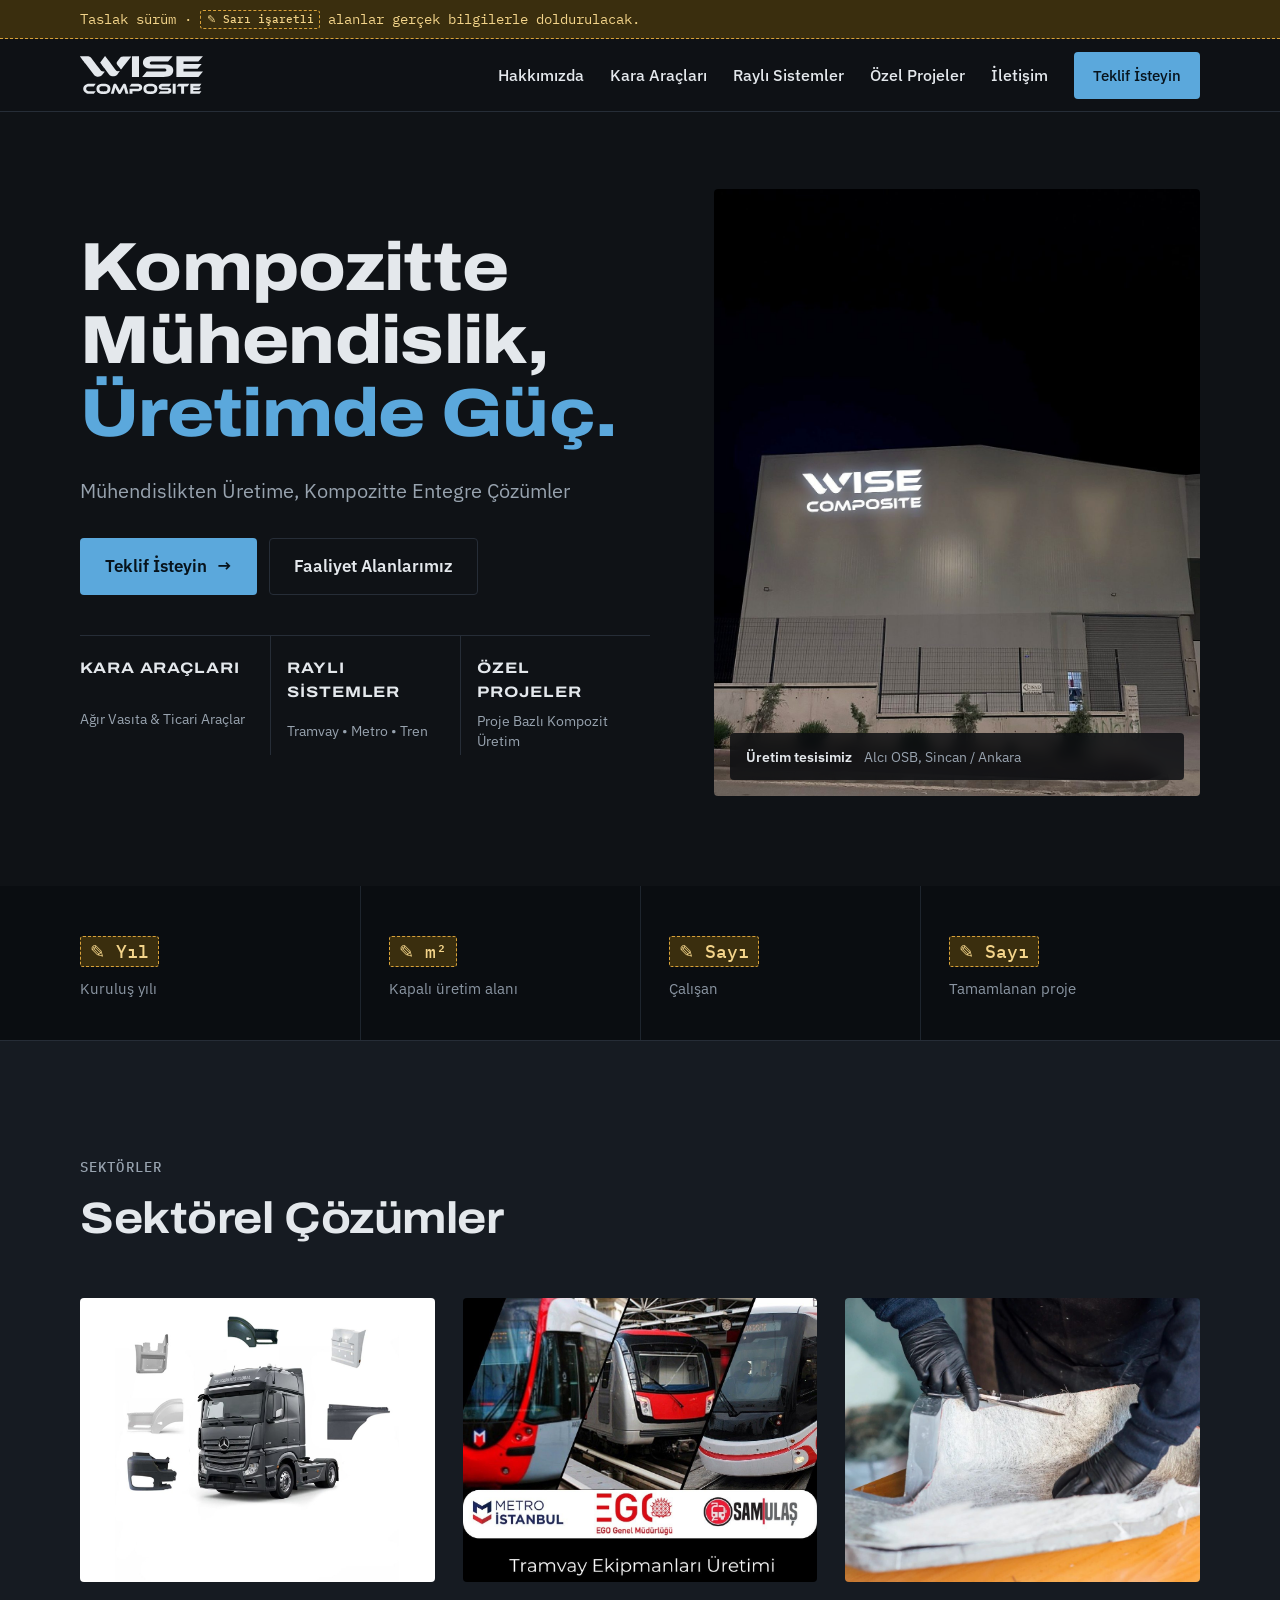
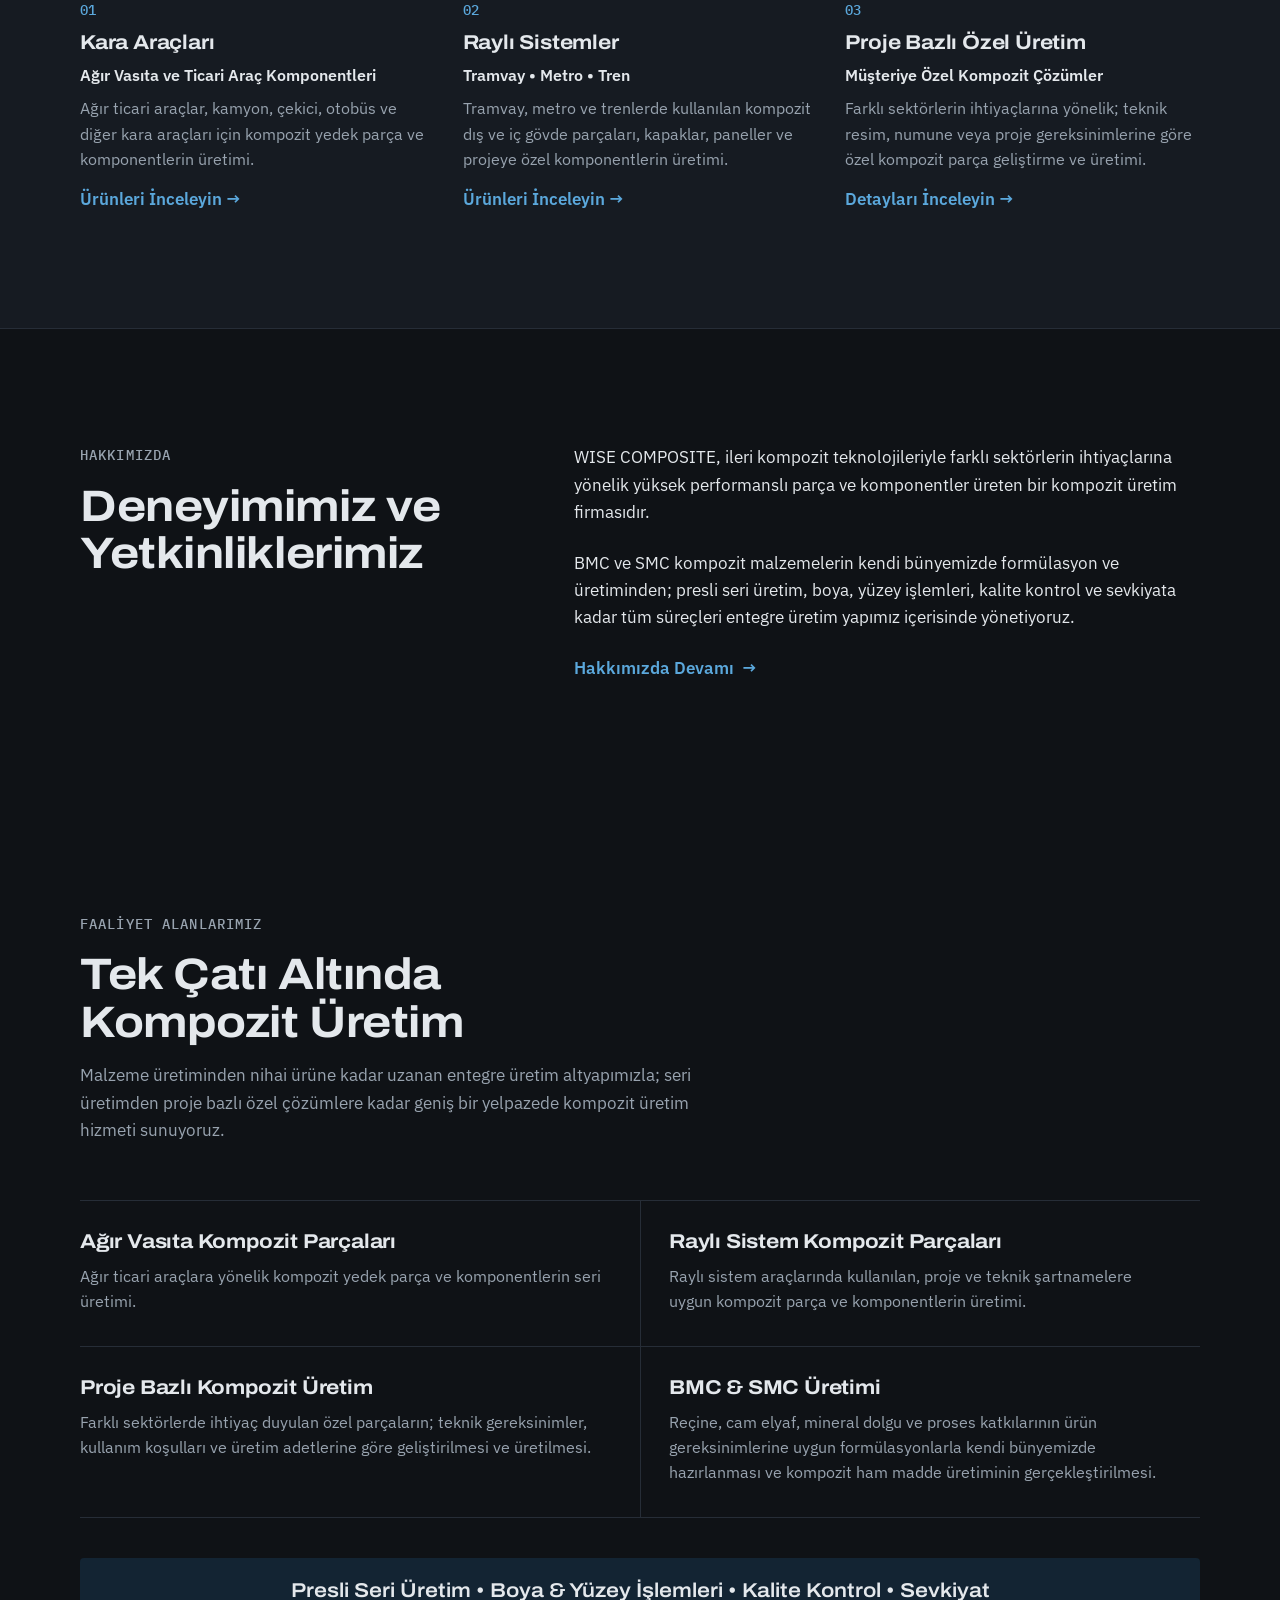
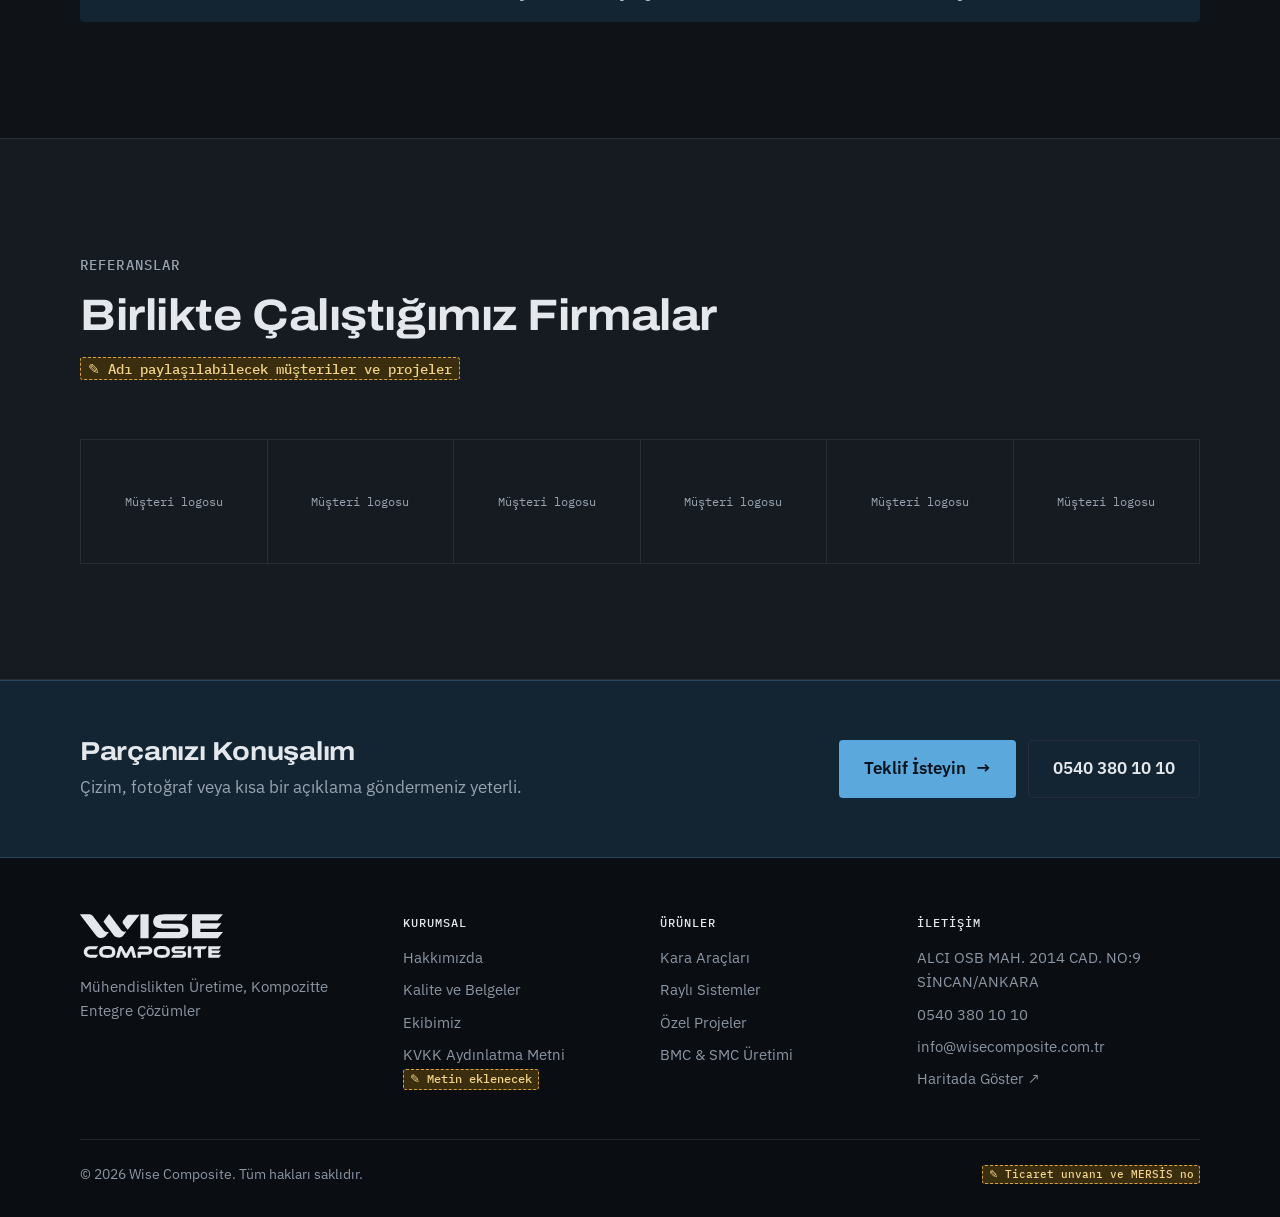
==== commit 91db1721: "Seperation of pages and addition of images" ====
--- a/index.html
+++ b/index.html
@@ -3,406 +3,26 @@
 <head>
 <meta charset="utf-8">
 <meta name="viewport" content="width=device-width, initial-scale=1, viewport-fit=cover">
-<title>Wise Composite</title>
+<title>Wise Composite | Kompozitte Mühendislik, Üretimde Güç.</title>
 <meta name="description" content="WISE COMPOSITE, ileri kompozit teknolojileriyle farklı sektörlerin ihtiyaçlarına yönelik yüksek performanslı parça ve komponentler üreten bir kompozit üretim firmasıdır.">
 <meta name="theme-color" content="#0F1216">
 <meta property="og:type" content="website">
 <meta property="og:locale" content="tr_TR">
 <meta property="og:site_name" content="Wise Composite">
 <meta property="og:title" content="Wise Composite | Kompozitte Mühendislik, Üretimde Güç.">
-<meta property="og:description" content="Mühendislikten Üretime, Kompozitte Entegre Çözümler">
+<meta property="og:description" content="WISE COMPOSITE, ileri kompozit teknolojileriyle farklı sektörlerin ihtiyaçlarına yönelik yüksek performanslı parça ve komponentler üreten bir kompozit üretim firmasıdır.">
 <meta property="og:url" content="https://wisecomposite.duckdns.org/">
-<link rel="icon" href="data:image/svg+xml,%3Csvg xmlns='http://www.w3.org/2000/svg' viewBox='0 0 34 34'%3E%3Crect width='34' height='34' rx='6' fill='%230F1216'/%3E%3Cpath d='M4 24 L14 8 H30 L20 24 Z' fill='%23E4E8EC' opacity='.22'/%3E%3Cpath d='M4 27 L14 11 H30 L20 27 Z' fill='%23E4E8EC' opacity='.5'/%3E%3Cpath d='M4 30 L14 14 H30 L20 30 Z' fill='%235BA8DC'/%3E%3C/svg%3E">
+<meta property="og:image" content="https://wisecomposite.duckdns.org/assets/img/og-image.jpg">
+<meta property="og:image:width" content="1200">
+<meta property="og:image:height" content="630">
+<meta name="twitter:card" content="summary_large_image">
+<link rel="icon" href="assets/img/favicon.svg" type="image/svg+xml">
 <link rel="preconnect" href="https://fonts.googleapis.com">
 <link rel="preconnect" href="https://fonts.gstatic.com" crossorigin>
 <link rel="stylesheet" href="https://fonts.googleapis.com/css2?family=Archivo:wdth,wght@62..125,400..800&family=IBM+Plex+Mono:wght@400;500&family=IBM+Plex+Sans:ital,wght@0,400;0,500;0,600;1,400&display=swap">
-<style>
-/* ============================================================
-   RENKLER VE YAZI TİPLERİ
-   Sarı "DOLDURULACAK" işaretleri (.todo) yalnızca taslak içindir.
-   Gerçek bilgiler girildikçe bu işaretler kaldırılacak.
-   ============================================================ */
-:root {
-  color-scheme: dark;
-  /* Koyu, göz yormayan palet: grafit zemin, katmanlı paneller, yumuşak metin */
-  --bg: #0F1216;
-  --surface: #161B22;
-  --ink: #E4E8EC;
-  --muted: #98A3AF;
-  --line: #262D37;
-  --accent: #5BA8DC;
-  --accent-hover: #7DBBE5;
-  --accent-ink: #07131C;
-  --accent-soft: #132433;
-  --deep: #0A0D11;
-  --deep-ink: #E4E8EC;
-  --deep-muted: #8B96A3;
-  --deep-line: #1E252E;
-  --weave-a: #1A2027;
-  --weave-b: #222A33;
-  --weave-ink: #AEB8C1;
-  --todo-bg: #3A2E0E;
-  --todo-line: #D9A23A;
-  --todo-ink: #F3D48A;
-
-  --f-display: "Archivo", "Arial Narrow", "Helvetica Neue", Arial, sans-serif;
-  --f-body: "IBM Plex Sans", "Segoe UI", Roboto, "Helvetica Neue", Arial, sans-serif;
-  --f-mono: "IBM Plex Mono", ui-monospace, "SFMono-Regular", Menlo, Consolas, monospace;
-
-  --step--1: 0.875rem;
-  --step-0: 1.0625rem;
-  --step-1: 1.25rem;
-  --step-2: 1.625rem;
-  --step-3: clamp(1.9rem, 1.4rem + 2vw, 2.75rem);
-  --step-4: clamp(2.1rem, 1.4rem + 3.8vw, 4.25rem);
-
-  --gutter: clamp(16px, 4vw, 40px);
-  --radius: 4px;
-}
-
-/* ---------- Temel ---------- */
-*, *::before, *::after { box-sizing: border-box; }
-html { scroll-behavior: smooth; scroll-padding-top: 88px; touch-action: manipulation; -webkit-tap-highlight-color: transparent; }
-@media (prefers-reduced-motion: reduce) {
-  html { scroll-behavior: auto; }
-  *, *::before, *::after { transition: none !important; }
-}
-body {
-  margin: 0;
-  background: var(--bg);
-  color: var(--ink);
-  font-family: var(--f-body);
-  font-size: var(--step-0);
-  line-height: 1.6;
-  -webkit-font-smoothing: antialiased;
-}
-img { max-width: 100%; display: block; }
-a { color: var(--accent); }
-:focus-visible { outline: 3px solid var(--accent); outline-offset: 3px; }
-h1, h2, h3 {
-  font-family: var(--f-display);
-  font-stretch: 112%;
-  font-weight: 700;
-  line-height: 1.08;
-  letter-spacing: -0.01em;
-  margin: 0;
-  text-wrap: balance;
-  overflow-wrap: break-word;
-}
-h1 { font-size: var(--step-4); font-weight: 800; }
-h2 { font-size: var(--step-3); }
-h3 { font-size: var(--step-1); line-height: 1.25; }
-p { margin: 0; }
-.wrap { max-width: 1200px; margin-inline: auto; padding-inline: var(--gutter); }
-.eyebrow {
-  font-family: var(--f-mono);
-  font-size: var(--step--1);
-  font-weight: 500;
-  letter-spacing: 0.08em;
-  text-transform: uppercase;
-  color: var(--accent);
-}
-.lead { font-size: var(--step-1); color: var(--muted); max-width: 60ch; line-height: 1.55; }
-.section { padding-block: clamp(64px, 9vw, 120px); }
-.section-head { display: grid; gap: 16px; max-width: 720px; margin-bottom: clamp(36px, 5vw, 56px); }
-.section-head p { color: var(--muted); max-width: 62ch; }
-.skip-link {
-  position: absolute; left: 16px; top: -100px; z-index: 50;
-  background: var(--accent); color: var(--accent-ink); font-weight: 600;
-  padding: 10px 16px; border-radius: var(--radius); text-decoration: none;
-}
-.skip-link:focus { top: 12px; }
-
-/* ---------- DOLDURULACAK işareti ---------- */
-.todo {
-  display: inline-block;
-  font-family: var(--f-mono);
-  font-size: 0.8em;
-  font-weight: 500;
-  letter-spacing: 0;
-  line-height: 1.35;
-  padding: 0.1em 0.5em;
-  background: var(--todo-bg);
-  color: var(--todo-ink);
-  border: 1px dashed var(--todo-line);
-  border-radius: 3px;
-  vertical-align: 0.08em;
-  text-transform: none;
-  font-stretch: 100%;
-}
-.todo::before { content: "✎ "; }
-
-.draft-bar {
-  background: var(--todo-bg);
-  color: var(--todo-ink);
-  border-bottom: 1px dashed var(--todo-line);
-  font-family: var(--f-mono);
-  font-size: var(--step--1);
-  padding-block: 8px;
-}
-
-/* ---------- Butonlar ---------- */
-.btn {
-  display: inline-flex; align-items: center; gap: 10px;
-  font-family: var(--f-body); font-weight: 600; font-size: var(--step-0);
-  padding: 14px 24px; border-radius: var(--radius);
-  text-decoration: none; border: 1.5px solid transparent;
-  cursor: pointer; transition: background .15s, color .15s, border-color .15s;
-}
-.btn-primary { background: var(--accent); color: var(--accent-ink); }
-.btn-primary:hover { background: var(--accent-hover); }
-.btn-ghost { border-color: var(--line); color: var(--ink); background: transparent; }
-.btn-ghost:hover { border-color: var(--ink); }
-.btn .arrow { transition: transform .15s; }
-.btn:hover .arrow { transform: translateX(3px); }
-
-/* ---------- Üst menü ---------- */
-.site-header {
-  position: sticky; top: env(safe-area-inset-top, 0px); z-index: 20;
-  background: color-mix(in srgb, var(--bg) 92%, transparent);
-  backdrop-filter: saturate(1.4) blur(10px);
-  -webkit-backdrop-filter: saturate(1.4) blur(10px);
-  border-bottom: 1px solid var(--line);
-}
-.nav { display: flex; align-items: center; justify-content: space-between; gap: 24px; min-height: 72px; }
-.brand { display: inline-flex; align-items: center; gap: 12px; text-decoration: none; color: var(--ink); }
-.brand svg { width: 34px; height: 34px; flex: none; }
-.brand-text { display: grid; line-height: 1; }
-.brand-name { font-family: var(--f-display); font-stretch: 125%; font-weight: 800; font-size: 1.2rem; letter-spacing: 0.04em; }
-.brand-sub { font-family: var(--f-mono); font-size: 0.66rem; letter-spacing: 0.32em; color: var(--muted); margin-top: 4px; }
-.nav-links { display: flex; align-items: center; gap: 28px; list-style: none; margin: 0; padding: 0; }
-.nav-links a { color: var(--ink); text-decoration: none; font-weight: 500; font-size: 0.97rem; }
-.nav-links a:hover { color: var(--accent); }
-.nav-links .btn { padding: 10px 18px; font-size: 0.95rem; color: var(--accent-ink); }
-.nav-toggle {
-  display: none; background: none; border: 1.5px solid var(--line); border-radius: var(--radius);
-  color: var(--ink); font: 600 0.95rem var(--f-body); padding: 8px 14px; cursor: pointer;
-  transition: border-color .15s;
-}
-.nav-toggle:hover { border-color: var(--ink); }
-@media (max-width: 920px) {
-  .nav-toggle { display: inline-block; }
-  .nav-links {
-    display: none; position: absolute; left: 0; right: 0; top: 100%;
-    flex-direction: column; align-items: stretch; gap: 0;
-    background: var(--bg); border-bottom: 1px solid var(--line);
-    padding: 8px var(--gutter) 20px;
-  }
-  .nav-links.open { display: flex; }
-  .nav-links li a:not(.btn) { display: block; padding: 14px 0; border-bottom: 1px solid var(--line); }
-  .nav-links .btn { margin-top: 16px; justify-content: center; }
-}
-
-/* ---------- Fotoğraf alanları (kompozit dokuma deseni) ---------- */
-.photo {
-  position: relative;
-  background-color: var(--weave-a);
-  background-image:
-    repeating-linear-gradient(45deg, var(--weave-b) 0 7px, transparent 7px 14px),
-    repeating-linear-gradient(-45deg, color-mix(in srgb, var(--weave-b) 55%, transparent) 0 7px, transparent 7px 14px);
-  border-radius: var(--radius);
-  overflow: hidden;
-  display: flex; align-items: flex-end;
-  max-width: 100%;
-}
-.photo-cap {
-  margin: 14px; padding: 8px 12px;
-  background: color-mix(in srgb, var(--surface) 88%, transparent);
-  color: var(--weave-ink);
-  font-family: var(--f-mono); font-size: 0.78rem; line-height: 1.45;
-  border-radius: 3px; max-width: calc(100% - 28px);
-}
-.photo-cap b { color: var(--todo-ink); background: var(--todo-bg); font-weight: 500; padding: 0 4px; border-radius: 2px; }
-
-/* ---------- Giriş (hero) ---------- */
-.hero { padding-block: clamp(48px, 7vw, 96px) clamp(56px, 7vw, 96px); }
-.hero-grid { display: grid; grid-template-columns: 1.08fr 0.92fr; gap: clamp(32px, 5vw, 72px); align-items: center; }
-.hero-copy { display: grid; gap: 24px; }
-.hero h1 em { font-style: normal; color: var(--accent); }
-.hero-actions { display: flex; flex-wrap: wrap; gap: 12px; margin-top: 8px; }
-.hero-sectors { list-style: none; margin: 16px 0 0; padding: 0; display: grid; grid-template-columns: repeat(3, 1fr); border-top: 1px solid var(--line); }
-.hero-sectors li + li { border-left: 1px solid var(--line); }
-.hero-sectors a { display: grid; gap: 6px; padding: 20px 16px 4px; height: 100%; text-decoration: none; color: var(--ink); }
-.hero-sectors li:first-child a { padding-left: 0; }
-.hs-name { font-family: var(--f-display); font-stretch: 118%; font-weight: 700; font-size: 0.95rem; letter-spacing: 0.06em; transition: color .15s; }
-.hs-sub { color: var(--muted); font-size: 0.9rem; line-height: 1.4; }
-.hero-sectors a:hover .hs-name { color: var(--accent); }
-@media (max-width: 560px) {
-  .hero-sectors { grid-template-columns: 1fr; }
-  .hero-sectors li + li { border-left: 0; border-top: 1px solid var(--line); }
-  .hero-sectors a, .hero-sectors li:first-child a { padding: 14px 0; }
-}
-.hero-visual { position: relative; }
-.hero-visual .photo { aspect-ratio: 4 / 5; align-items: flex-start; }
-.spec-card {
-  position: absolute; left: -28px; bottom: 36px;
-  background: var(--surface); color: var(--ink);
-  border: 1px solid var(--line); border-radius: var(--radius);
-  box-shadow: 0 22px 48px -20px rgba(0, 0, 0, 0.7);
-  padding: 18px 20px; width: min(300px, 80%);
-  font-family: var(--f-mono); font-size: 0.8rem;
-}
-.spec-card .spec-title { font-family: var(--f-body); font-weight: 600; font-size: 0.95rem; margin-bottom: 10px; }
-.spec-card dl { display: grid; grid-template-columns: auto 1fr; gap: 6px 14px; margin: 0; }
-.spec-card dt { color: var(--muted); }
-.spec-card dd { margin: 0; }
-@media (max-width: 860px) {
-  .hero-grid { grid-template-columns: 1fr; }
-  .hero-visual .photo { aspect-ratio: 4 / 3; }
-  .spec-card { position: relative; left: auto; bottom: auto; z-index: 1; width: auto; margin-top: -40px; margin-inline: 16px; }
-}
-
-/* ---------- Rakamlar ---------- */
-.figures { background: var(--deep); color: var(--deep-ink); }
-.figures-grid { display: grid; grid-template-columns: repeat(4, 1fr); }
-.figure { padding: 40px 28px; border-left: 1px solid var(--deep-line); display: grid; gap: 6px; }
-.figure:first-child { border-left: 0; padding-left: 0; }
-.figure-num { font-family: var(--f-display); font-stretch: 118%; font-weight: 700; font-size: var(--step-3); line-height: 1; font-variant-numeric: tabular-nums; }
-.figure-num .todo { font-size: 0.42em; vertical-align: middle; }
-.figure-label { color: var(--deep-muted); font-size: 0.95rem; }
-@media (max-width: 860px) {
-  .figures-grid { grid-template-columns: repeat(2, 1fr); }
-  .figure { padding: 28px 20px; }
-  .figure:nth-child(odd) { border-left: 0; padding-left: 0; }
-  .figure:nth-child(n+3) { border-top: 1px solid var(--deep-line); }
-}
-
-/* ---------- Hakkımızda ---------- */
-.about-grid { display: grid; grid-template-columns: 0.9fr 1.1fr; gap: clamp(32px, 6vw, 88px); align-items: start; }
-.about-photo { aspect-ratio: 5 / 6; }
-.about-copy { display: grid; gap: 22px; }
-.about-copy p { max-width: 62ch; }
-.quote {
-  margin: 12px 0 0; padding: 28px 0 0; border-top: 1px solid var(--line);
-  display: grid; gap: 18px;
-}
-.quote blockquote {
-  margin: 0; font-family: var(--f-display); font-stretch: 100%; font-weight: 500;
-  font-size: var(--step-2); line-height: 1.3; letter-spacing: -0.005em; text-wrap: balance;
-}
-.quote figcaption { display: flex; align-items: center; gap: 14px; color: var(--muted); font-size: 0.95rem; }
-.avatar { width: 52px; height: 52px; border-radius: 50%; flex: none; }
-.quote figcaption strong { color: var(--ink); display: block; font-weight: 600; }
-@media (max-width: 860px) { .about-grid { grid-template-columns: 1fr; } .about-photo { aspect-ratio: 4 / 3; } }
-
-/* ---------- Sektörler ---------- */
-.sectors { background: var(--surface); border-block: 1px solid var(--line); }
-.sector-grid { display: grid; grid-template-columns: repeat(3, 1fr); gap: 28px; }
-.sector { display: grid; grid-template-rows: auto 1fr; gap: 18px; }
-.sector .photo { aspect-ratio: 4 / 3; }
-.sector-head { display: grid; gap: 8px; }
-.sector-head p { color: var(--muted); font-size: 0.98rem; }
-.sector-head .sector-sub { color: var(--ink); font-weight: 600; font-size: 1rem; }
-@media (max-width: 960px) { .sector-grid { grid-template-columns: 1fr 1fr; } }
-@media (max-width: 640px) { .sector-grid { grid-template-columns: 1fr; } }
-
-/* ---------- Üretim süreci ---------- */
-.process-list { list-style: none; margin: 0; padding: 0; display: grid; grid-template-columns: repeat(3, 1fr); gap: 0; border-top: 1px solid var(--line); }
-.process-list li { padding: 28px 28px 32px 0; border-bottom: 1px solid var(--line); display: grid; gap: 10px; align-content: start; }
-.process-list li:not(:nth-child(3n+1)) { padding-left: 28px; border-left: 1px solid var(--line); }
-.step-no { font-family: var(--f-mono); font-size: 0.85rem; color: var(--accent); font-weight: 500; }
-.process-list p { color: var(--muted); font-size: 0.98rem; }
-.process-list.areas { grid-template-columns: repeat(2, 1fr); }
-.process-list.areas li { padding-left: 0; border-left: 0; }
-.process-list.areas li:nth-child(2n) { padding-left: 28px; border-left: 1px solid var(--line); }
-.flow-line {
-  margin-top: 40px; padding: 18px 24px; border-radius: var(--radius);
-  background: var(--accent-soft); color: var(--ink);
-  font-family: var(--f-display); font-stretch: 112%; font-weight: 600;
-  font-size: var(--step-1); line-height: 1.4; text-align: center; text-wrap: balance;
-}
-@media (max-width: 860px) {
-  .process-list, .process-list.areas { grid-template-columns: 1fr; }
-  .process-list li, .process-list li:not(:nth-child(3n+1)), .process-list.areas li:nth-child(2n) { padding: 24px 0; border-left: 0; }
-}
-
-
-/* ---------- Kalite ---------- */
-.quality { background: var(--deep); color: var(--deep-ink); }
-.quality .eyebrow { color: var(--accent-hover); }
-.quality .section-head p { color: var(--deep-muted); }
-.cert-grid { display: grid; grid-template-columns: repeat(4, 1fr); gap: 20px; }
-.cert {
-  border: 1px solid var(--deep-line); border-radius: var(--radius); padding: 24px;
-  display: grid; gap: 12px; align-content: start;
-}
-.cert-code { font-family: var(--f-display); font-stretch: 115%; font-weight: 700; font-size: 1.4rem; }
-.cert p { color: var(--deep-muted); font-size: 0.95rem; }
-.cert .todo { justify-self: start; }
-.quality-row { display: grid; grid-template-columns: 1fr 1fr; gap: 28px; margin-top: 56px; }
-.quality-row .photo { aspect-ratio: 16 / 9; }
-.checks { list-style: none; margin: 0; padding: 0; display: grid; gap: 16px; align-content: center; }
-.checks li { display: grid; grid-template-columns: 24px 1fr; gap: 14px; }
-.checks svg { width: 22px; height: 22px; color: var(--accent-hover); margin-top: 2px; }
-.checks strong { display: block; font-weight: 600; }
-.checks span { color: var(--deep-muted); font-size: 0.95rem; }
-@media (max-width: 960px) { .cert-grid { grid-template-columns: 1fr 1fr; } }
-@media (max-width: 760px) { .quality-row { grid-template-columns: 1fr; } }
-@media (max-width: 520px) { .cert-grid { grid-template-columns: 1fr; } }
-
-/* ---------- Ekip ---------- */
-.team-grid { display: grid; grid-template-columns: repeat(3, 1fr); gap: 28px; }
-.member { display: grid; gap: 14px; }
-.member .photo { aspect-ratio: 1 / 1; }
-.member-role { color: var(--muted); font-size: 0.95rem; }
-@media (max-width: 860px) { .team-grid { grid-template-columns: 1fr 1fr; } }
-@media (max-width: 540px) { .team-grid { grid-template-columns: 1fr; } }
-
-/* ---------- Referanslar ---------- */
-.refs { background: var(--surface); border-block: 1px solid var(--line); }
-.logo-grid { display: grid; grid-template-columns: repeat(6, 1fr); border-top: 1px solid var(--line); border-left: 1px solid var(--line); }
-.logo-slot {
-  aspect-ratio: 3 / 2; display: grid; place-items: center; text-align: center; padding: 12px;
-  border-right: 1px solid var(--line); border-bottom: 1px solid var(--line);
-  font-family: var(--f-mono); font-size: 0.78rem; color: var(--muted);
-}
-@media (max-width: 860px) { .logo-grid { grid-template-columns: repeat(3, 1fr); } }
-@media (max-width: 480px) { .logo-grid { grid-template-columns: repeat(2, 1fr); } }
-
-/* ---------- İletişim ---------- */
-.contact-grid { display: grid; grid-template-columns: 0.85fr 1.15fr; gap: clamp(32px, 6vw, 80px); align-items: start; }
-.contact-info { display: grid; gap: 28px; }
-.contact-info dl { display: grid; gap: 20px; margin: 0; }
-.contact-info dt { font-family: var(--f-mono); font-size: 0.78rem; letter-spacing: 0.08em; text-transform: uppercase; color: var(--muted); margin-bottom: 4px; }
-.contact-info dd { margin: 0; font-size: 1.05rem; }
-.form {
-  background: var(--surface); border: 1px solid var(--line); border-radius: var(--radius);
-  padding: clamp(22px, 4vw, 40px); display: grid; gap: 18px;
-}
-.form-row { display: grid; grid-template-columns: 1fr 1fr; gap: 18px; }
-.field { display: grid; gap: 6px; }
-.field label { font-weight: 500; font-size: 0.95rem; }
-.field input, .field select, .field textarea {
-  font: inherit; font-size: 1rem; color: var(--ink); background: var(--bg);
-  border: 1px solid var(--line); border-radius: var(--radius); padding: 12px 14px; width: 100%;
-}
-.field input[type="file"] { padding: 10px; font-size: 0.92rem; }
-.field [aria-invalid="true"] { border-color: var(--todo-line); }
-.field input:focus, .field select:focus, .field textarea:focus { outline: 2px solid var(--accent); outline-offset: 0; border-color: var(--accent); }
-.field textarea { min-height: 130px; resize: vertical; }
-.hint { color: var(--muted); font-size: 0.85rem; }
-.consent { display: flex; gap: 10px; align-items: flex-start; font-size: 0.92rem; color: var(--muted); }
-.consent input { margin-top: 4px; width: 18px; height: 18px; accent-color: var(--accent); flex: none; }
-.form-status { font-size: 0.95rem; padding: 12px 14px; border-radius: var(--radius); background: var(--accent-soft); }
-@media (max-width: 860px) { .contact-grid { grid-template-columns: 1fr; } }
-@media (max-width: 520px) { .form-row { grid-template-columns: 1fr; } }
-
-/* ---------- Alt bilgi ---------- */
-.site-footer { background: var(--deep); color: var(--deep-muted); padding-block: 56px 32px; font-size: 0.95rem; }
-.footer-grid { display: grid; grid-template-columns: 1.4fr 1fr 1fr; gap: 40px; }
-.site-footer .brand { color: var(--deep-ink); }
-.site-footer .brand-sub { color: var(--deep-muted); }
-.site-footer h2 { font-family: var(--f-mono); font-stretch: 100%; font-weight: 500; font-size: 0.78rem; line-height: 1.4; letter-spacing: 0.08em; text-transform: uppercase; color: var(--deep-ink); margin: 0 0 14px; }
-.site-footer ul { list-style: none; margin: 0; padding: 0; display: grid; gap: 8px; }
-.site-footer a { color: var(--deep-muted); text-decoration: none; }
-.site-footer a:hover { color: var(--deep-ink); }
-.footer-about { display: grid; gap: 16px; max-width: 40ch; }
-.footer-bottom { margin-top: 48px; padding-top: 24px; border-top: 1px solid var(--deep-line); display: flex; flex-wrap: wrap; justify-content: space-between; gap: 12px; font-size: 0.85rem; }
-@media (max-width: 760px) { .footer-grid { grid-template-columns: 1fr 1fr; } .footer-about { grid-column: 1 / -1; } }
-</style>
+<link rel="stylesheet" href="assets/css/site.css">
 </head>
 <body>
-
 <a class="skip-link" href="#icerik">İçeriğe geç</a>
 
 <!-- TASLAK UYARISI: Site yayına alınmadan önce bu satırı silin. -->
@@ -412,67 +32,46 @@
 
 <header class="site-header">
   <nav class="wrap nav" aria-label="Ana menü">
-    <!-- GEÇİCİ LOGO: Kurumsal logo hazır olduğunda bu SVG ile değiştirilecek. -->
-    <a class="brand" href="#icerik" aria-label="Wise Composite ana sayfa" translate="no">
-      <svg viewBox="0 0 34 34" aria-hidden="true">
-        <path d="M4 24 L14 8 H30 L20 24 Z" fill="currentColor" opacity="0.22"/>
-        <path d="M4 27 L14 11 H30 L20 27 Z" fill="currentColor" opacity="0.5"/>
-        <path d="M4 30 L14 14 H30 L20 30 Z" fill="var(--accent)"/>
-      </svg>
-      <span class="brand-text">
-        <span class="brand-name">WISE</span>
-        <span class="brand-sub">COMPOSITE</span>
-      </span>
+    <a class="brand" href="index.html" translate="no">
+      <img src="assets/img/logo-white.svg" alt="Wise Composite ana sayfa" width="124" height="38">
     </a>
     <button class="nav-toggle" id="nav-toggle" aria-expanded="false" aria-controls="nav-links">Menü</button>
     <ul class="nav-links" id="nav-links">
-      <li><a href="#hakkimizda">Hakkımızda</a></li>
-      <li><a href="#sektorler">Sektörler</a></li>
-      <li><a href="#uretim">Faaliyet Alanları</a></li>
-      <li><a href="#kalite">Kalite</a></li>
-      <li><a href="#referanslar">Referanslar</a></li>
-      <li><a class="btn btn-primary" href="#iletisim">Teklif İsteyin</a></li>
+      <li><a href="hakkimizda.html">Hakkımızda</a></li>
+      <li><a href="kara-araclari.html">Kara Araçları</a></li>
+      <li><a href="rayli-sistemler.html">Raylı Sistemler</a></li>
+      <li><a href="ozel-projeler.html">Özel Projeler</a></li>
+      <li><a href="iletisim.html">İletişim</a></li>
+      <li><a class="btn btn-primary" href="iletisim.html#teklif">Teklif İsteyin</a></li>
     </ul>
   </nav>
 </header>
 
 <main id="icerik">
 
-  <!-- ============ GİRİŞ ============ -->
   <section class="hero">
     <div class="wrap hero-grid">
       <div class="hero-copy">
         <h1>Kompozitte Mühendislik, <em>Üretimde Güç.</em></h1>
         <p class="lead">Mühendislikten Üretime, Kompozitte Entegre Çözümler</p>
         <div class="hero-actions">
-          <a class="btn btn-primary" href="#iletisim">Teklif İsteyin <span class="arrow" aria-hidden="true">→</span></a>
-          <a class="btn btn-ghost" href="#uretim">Faaliyet Alanlarımız</a>
+          <a class="btn btn-primary" href="iletisim.html#teklif">Teklif İsteyin <span class="arrow" aria-hidden="true">→</span></a>
+          <a class="btn btn-ghost" href="#faaliyet">Faaliyet Alanlarımız</a>
         </div>
         <ul class="hero-sectors" aria-label="Sektörler">
-          <li><a href="#sektorler"><span class="hs-name">KARA ARAÇLARI</span><span class="hs-sub">Ağır Vasıta &amp; Ticari Araçlar</span></a></li>
-          <li><a href="#sektorler"><span class="hs-name">RAYLI SİSTEMLER</span><span class="hs-sub">Tramvay • Metro • Tren</span></a></li>
-          <li><a href="#sektorler"><span class="hs-name">ÖZEL PROJELER</span><span class="hs-sub">Proje Bazlı Kompozit Üretim</span></a></li>
+          <li><a href="kara-araclari.html"><span class="hs-name">KARA ARAÇLARI</span><span class="hs-sub">Ağır Vasıta &amp; Ticari Araçlar</span></a></li>
+          <li><a href="rayli-sistemler.html"><span class="hs-name">RAYLI SİSTEMLER</span><span class="hs-sub">Tramvay • Metro • Tren</span></a></li>
+          <li><a href="ozel-projeler.html"><span class="hs-name">ÖZEL PROJELER</span><span class="hs-sub">Proje Bazlı Kompozit Üretim</span></a></li>
         </ul>
       </div>
 
       <div class="hero-visual">
-        <div class="photo" role="img" aria-label="Fotoğraf alanı: pres başında çalışan operatör">
-          <p class="photo-cap"><b>FOTOĞRAF EKLENECEK</b><br>Pres başında çalışan bir operatör, arkada üretim holü. Gerçek çalışanlar, doğal ışık.</p>
-        </div>
-        <div class="spec-card" aria-label="Örnek proje kartı">
-          <div class="spec-title">Örnek proje <span class="todo">Doldurulacak</span></div>
-          <dl>
-            <dt>Sektör</dt><dd>Kara Araçları</dd>
-            <dt>Parça</dt><dd><span class="todo">Parça adı</span></dd>
-            <dt>Malzeme</dt><dd><span class="todo">SMC / BMC</span></dd>
-            <dt>Üretim</dt><dd>Presli Seri Üretim</dd>
-          </dl>
-        </div>
-      </div>
-    </div>
-  </section>
-
-  <!-- ============ RAKAMLAR ============ -->
+        <div class="media"><img src="assets/img/fabrika.jpg" alt="Wise Composite üretim tesisi, gece ışıklı tabelasıyla" width="1246" height="1600" fetchpriority="high"></div>
+        <p class="hero-badge"><strong>Üretim tesisimiz</strong> Alcı OSB, Sincan / Ankara</p>
+      </div>
+    </div>
+  </section>
+
   <section class="figures" aria-label="Rakamlarla Wise Composite">
     <div class="wrap figures-grid">
       <div class="figure">
@@ -494,32 +93,6 @@
     </div>
   </section>
 
-  <!-- ============ HAKKIMIZDA ============ -->
-  <section class="section" id="hakkimizda">
-    <div class="wrap about-grid">
-      <div class="photo about-photo" role="img" aria-label="Fotoğraf alanı: kurucu veya ekip">
-        <p class="photo-cap"><b>FOTOĞRAF EKLENECEK</b><br>Kurucumuz ya da ekibin tamamı, tesisin önünde veya üretim holünde.</p>
-      </div>
-      <div class="about-copy">
-        <p class="eyebrow">Hakkımızda</p>
-        <h2>Deneyimimiz ve Yetkinliklerimiz</h2>
-        <p><span translate="no">WISE COMPOSITE</span>, ileri kompozit teknolojileriyle farklı sektörlerin ihtiyaçlarına yönelik yüksek performanslı parça ve komponentler üreten bir kompozit üretim firmasıdır.</p>
-        <p>Ağır vasıta sektörüne yönelik kompozit yedek parça, raylı sistem araçlarına yönelik kompozit parça ve komponentler ile müşterilerimizin teknik gereksinimlerine özel proje bazlı kompozit ürünler geliştiriyor ve üretiyoruz.</p>
-        <p>BMC ve SMC kompozit malzemelerin kendi bünyemizde formülasyon ve üretiminden; presli seri üretim, boya, yüzey işlemleri, kalite kontrol ve sevkiyata kadar tüm süreçleri entegre üretim yapımız içerisinde yönetiyoruz.</p>
-        <p>Standart ürünlerin yanı sıra, müşteriye özel ölçü, geometri, malzeme ve performans gereksinimlerine uygun kompozit çözümler geliştirerek projeye özel üretim kabiliyeti sunuyoruz.</p>
-
-        <figure class="quote">
-          <blockquote>“<span class="todo">Kurucunun müşterilere söylemek istediği kısa bir söz</span>”</blockquote>
-          <figcaption>
-            <div class="photo avatar" role="img" aria-label="Kurucu fotoğrafı alanı"></div>
-            <div><strong><span class="todo">Ad Soyad</span></strong>Kurucu ve Genel Müdür</div>
-          </figcaption>
-        </figure>
-      </div>
-    </div>
-  </section>
-
-  <!-- ============ SEKTÖRLER ============ -->
   <section class="section sectors" id="sektorler">
     <div class="wrap">
       <div class="section-head">
@@ -529,46 +102,56 @@
 
       <div class="sector-grid">
         <article class="sector">
-          <div class="photo" role="img" aria-label="Fotoğraf alanı: kara aracı parçası">
-            <p class="photo-cap"><b>FOTOĞRAF EKLENECEK</b><br>Üretilmiş bir kamyon, çekici veya otobüs parçası ya da parçanın takıldığı araç.</p>
-          </div>
+          <div class="media on-white"><img src="assets/img/kara-araclari.jpg" alt="Mercedes-Benz çekici ve çevresinde kompozit kabin parçaları" width="1024" height="1024" loading="lazy"></div>
           <div class="sector-head">
             <span class="step-no">01</span>
-            <h3>Kara Araçları</h3>
+            <h3><a href="kara-araclari.html">Kara Araçları</a></h3>
             <p class="sector-sub">Ağır Vasıta ve Ticari Araç Komponentleri</p>
             <p>Ağır ticari araçlar, kamyon, çekici, otobüs ve diğer kara araçları için kompozit yedek parça ve komponentlerin üretimi.</p>
+            <span class="text-link" aria-hidden="true">Ürünleri İnceleyin →</span>
           </div>
         </article>
 
         <article class="sector">
-          <div class="photo" role="img" aria-label="Fotoğraf alanı: raylı sistem parçası">
-            <p class="photo-cap"><b>FOTOĞRAF EKLENECEK</b><br>Üretilmiş bir tramvay, metro veya tren parçası ya da parçanın takıldığı araç.</p>
-          </div>
+          <div class="media"><img src="assets/img/rayli-sistemler.jpg" alt="Tramvay, metro ve tren araçları" width="1080" height="913" loading="lazy" style="object-position: 50% 100%"></div>
           <div class="sector-head">
             <span class="step-no">02</span>
-            <h3>Raylı Sistemler</h3>
+            <h3><a href="rayli-sistemler.html">Raylı Sistemler</a></h3>
             <p class="sector-sub">Tramvay • Metro • Tren</p>
             <p>Tramvay, metro ve trenlerde kullanılan kompozit dış ve iç gövde parçaları, kapaklar, paneller ve projeye özel komponentlerin üretimi.</p>
+            <span class="text-link" aria-hidden="true">Ürünleri İnceleyin →</span>
           </div>
         </article>
 
         <article class="sector">
-          <div class="photo" role="img" aria-label="Fotoğraf alanı: projeye özel parça">
-            <p class="photo-cap"><b>FOTOĞRAF EKLENECEK</b><br>Müşteriye özel üretilmiş bir parça, teknik resmiyle yan yana.</p>
-          </div>
+          <div class="media"><img src="assets/img/ozel-projeler.jpg" alt="Cam elyaf takviyeli kompozit parçanın elle işlenmesi" width="1200" height="798" loading="lazy"></div>
           <div class="sector-head">
             <span class="step-no">03</span>
-            <h3>Proje Bazlı Özel Üretim</h3>
+            <h3><a href="ozel-projeler.html">Proje Bazlı Özel Üretim</a></h3>
             <p class="sector-sub">Müşteriye Özel Kompozit Çözümler</p>
             <p>Farklı sektörlerin ihtiyaçlarına yönelik; teknik resim, numune veya proje gereksinimlerine göre özel kompozit parça geliştirme ve üretimi.</p>
+            <span class="text-link" aria-hidden="true">Detayları İnceleyin →</span>
           </div>
         </article>
       </div>
     </div>
   </section>
 
-  <!-- ============ ÜRETİM ============ -->
-  <section class="section" id="uretim">
+  <section class="section" id="hakkimizda">
+    <div class="wrap about-summary">
+      <div class="section-head" style="margin-bottom:0">
+        <p class="eyebrow">Hakkımızda</p>
+        <h2>Deneyimimiz ve Yetkinliklerimiz</h2>
+      </div>
+      <div class="prose">
+        <p><span translate="no">WISE COMPOSITE</span>, ileri kompozit teknolojileriyle farklı sektörlerin ihtiyaçlarına yönelik yüksek performanslı parça ve komponentler üreten bir kompozit üretim firmasıdır.</p>
+        <p>BMC ve SMC kompozit malzemelerin kendi bünyemizde formülasyon ve üretiminden; presli seri üretim, boya, yüzey işlemleri, kalite kontrol ve sevkiyata kadar tüm süreçleri entegre üretim yapımız içerisinde yönetiyoruz.</p>
+        <a class="text-link" href="hakkimizda.html">Hakkımızda Devamı <span aria-hidden="true">→</span></a>
+      </div>
+    </div>
+  </section>
+
+  <section class="section" id="faaliyet">
     <div class="wrap">
       <div class="section-head">
         <p class="eyebrow">Faaliyet Alanlarımız</p>
@@ -576,7 +159,7 @@
         <p>Malzeme üretiminden nihai ürüne kadar uzanan entegre üretim altyapımızla; seri üretimden proje bazlı özel çözümlere kadar geniş bir yelpazede kompozit üretim hizmeti sunuyoruz.</p>
       </div>
 
-      <ul class="process-list areas">
+      <ul class="process-list">
         <li>
           <h3>Ağır Vasıta Kompozit Parçaları</h3>
           <p>Ağır ticari araçlara yönelik kompozit yedek parça ve komponentlerin seri üretimi.</p>
@@ -599,96 +182,6 @@
     </div>
   </section>
 
-  <!-- ============ KALİTE ============ -->
-  <section class="section quality" id="kalite">
-    <div class="wrap">
-      <div class="section-head">
-        <p class="eyebrow">Kalite ve belgeler</p>
-        <h2>Söylediğimizi Belgeleriz</h2>
-        <p>Raylı sistemlerde yolcu güvenliği, kara araçlarında tekrarlanabilir kalite beklenir. Belgelerimizi talep eden her müşteriyle paylaşırız.</p>
-      </div>
-
-      <!-- Sahip olunmayan belgeleri silin, olanların numarasını girin. -->
-      <div class="cert-grid">
-        <div class="cert">
-          <div class="cert-code">ISO&nbsp;9001</div>
-          <p>Kalite yönetim sistemi</p>
-          <span class="todo">Belge durumu</span>
-        </div>
-        <div class="cert">
-          <div class="cert-code">EN&nbsp;45545&#8209;2</div>
-          <p>Raylı araçlarda yangın güvenliği, malzeme testleri</p>
-          <span class="todo">Belge durumu</span>
-        </div>
-        <div class="cert">
-          <div class="cert-code">IATF&nbsp;16949</div>
-          <p>Otomotiv kalite yönetim sistemi</p>
-          <span class="todo">Belge durumu</span>
-        </div>
-        <div class="cert">
-          <div class="cert-code">ISO&nbsp;14001</div>
-          <p>Çevre yönetim sistemi</p>
-          <span class="todo">Belge durumu</span>
-        </div>
-      </div>
-
-      <div class="quality-row">
-        <div class="photo" role="img" aria-label="Fotoğraf alanı: kalite kontrol">
-          <p class="photo-cap"><b>FOTOĞRAF EKLENECEK</b><br>Kalite kontrol sorumlusu bir parçayı ölçerken.</p>
-        </div>
-        <ul class="checks">
-          <li>
-            <svg viewBox="0 0 24 24" fill="none" stroke="currentColor" stroke-width="2" aria-hidden="true"><path d="M20 6L9 17l-5-5"/></svg>
-            <div><strong>Giriş kontrolü</strong><span>Reçine ve elyaf partileri üretime girmeden kontrol edilir.</span></div>
-          </li>
-          <li>
-            <svg viewBox="0 0 24 24" fill="none" stroke="currentColor" stroke-width="2" aria-hidden="true"><path d="M20 6L9 17l-5-5"/></svg>
-            <div><strong>İzlenebilirlik</strong><span>Her parçanın malzeme partisi ve üretim tarihi kayıt altındadır.</span></div>
-          </li>
-          <li>
-            <svg viewBox="0 0 24 24" fill="none" stroke="currentColor" stroke-width="2" aria-hidden="true"><path d="M20 6L9 17l-5-5"/></svg>
-            <div><strong>Son kontrol</strong><span>Ölçü, yüzey ve renk kontrolü yapılmadan hiçbir parça sevk edilmez.</span></div>
-          </li>
-        </ul>
-      </div>
-    </div>
-  </section>
-
-  <!-- ============ EKİP ============ -->
-  <section class="section" id="ekip">
-    <div class="wrap">
-      <div class="section-head">
-        <p class="eyebrow">Ekibimiz</p>
-        <h2>Parçalarınızı Üreten İnsanlar</h2>
-        <p>Siparişinizle ilgilenen kişileri tanıyın. Sorularınız doğrudan üretimi bilen birine ulaşır.</p>
-      </div>
-      <div class="team-grid">
-        <div class="member">
-          <div class="photo" role="img" aria-label="Fotoğraf alanı: üretim sorumlusu">
-            <p class="photo-cap"><b>FOTOĞRAF EKLENECEK</b></p>
-          </div>
-          <h3><span class="todo">Ad Soyad</span></h3>
-          <p class="member-role">Üretim sorumlusu</p>
-        </div>
-        <div class="member">
-          <div class="photo" role="img" aria-label="Fotoğraf alanı: proje mühendisi">
-            <p class="photo-cap"><b>FOTOĞRAF EKLENECEK</b></p>
-          </div>
-          <h3><span class="todo">Ad Soyad</span></h3>
-          <p class="member-role">Proje mühendisi</p>
-        </div>
-        <div class="member">
-          <div class="photo" role="img" aria-label="Fotoğraf alanı: kalite sorumlusu">
-            <p class="photo-cap"><b>FOTOĞRAF EKLENECEK</b></p>
-          </div>
-          <h3><span class="todo">Ad Soyad</span></h3>
-          <p class="member-role">Kalite sorumlusu</p>
-        </div>
-      </div>
-    </div>
-  </section>
-
-  <!-- ============ REFERANSLAR ============ -->
   <section class="section refs" id="referanslar">
     <div class="wrap">
       <div class="section-head">
@@ -707,70 +200,16 @@
     </div>
   </section>
 
-  <!-- ============ İLETİŞİM ============ -->
-  <section class="section" id="iletisim">
-    <div class="wrap contact-grid">
-      <div class="contact-info">
-        <div class="section-head" style="margin-bottom:0">
-          <p class="eyebrow">İletişim</p>
-          <h2>Parçanızı Konuşalım</h2>
-          <p>Çizim, fotoğraf veya kısa bir açıklama göndermeniz yeterli. Mesajınıza <span class="todo">yanıt süresi, örn. 1 iş günü</span> içinde dönüş yapıyoruz.</p>
-        </div>
-        <dl>
-          <div><dt>Adres</dt><dd><span class="todo">Açık adres</span></dd></div>
-          <div><dt>Telefon</dt><dd><span class="todo">+90 ___ ___ __ __</span></dd></div>
-          <div><dt>E-posta</dt><dd><span class="todo">info@alanadi.com.tr</span></dd></div>
-          <div><dt>Çalışma saatleri</dt><dd><span class="todo">Hafta içi 08:00–18:00</span></dd></div>
-        </dl>
-      </div>
-
-      <form class="form" id="quote-form" novalidate>
-        <div class="form-row">
-          <div class="field">
-            <label for="f-name">Ad Soyad</label>
-            <input id="f-name" name="name" type="text" autocomplete="name" required>
-          </div>
-          <div class="field">
-            <label for="f-company">Firma</label>
-            <input id="f-company" name="company" type="text" autocomplete="organization">
-          </div>
-        </div>
-        <div class="form-row">
-          <div class="field">
-            <label for="f-email">E-posta</label>
-            <input id="f-email" name="email" type="email" autocomplete="email" spellcheck="false" required>
-          </div>
-          <div class="field">
-            <label for="f-phone">Telefon</label>
-            <input id="f-phone" name="phone" type="tel" autocomplete="tel">
-          </div>
-        </div>
-        <div class="field">
-          <label for="f-sector">Sektör</label>
-          <select id="f-sector" name="sector">
-            <option>Kara Araçları</option>
-            <option>Raylı Sistemler</option>
-            <option>Özel Projeler</option>
-            <option>BMC &amp; SMC</option>
-            <option>Diğer</option>
-          </select>
-        </div>
-        <div class="field">
-          <label for="f-message">Parça veya proje açıklaması</label>
-          <textarea id="f-message" name="message" placeholder="Parçanın adı, yaklaşık ölçüsü, yıllık adet, varsa standart gereksinimi…" required></textarea>
-        </div>
-        <div class="field">
-          <label for="f-file">Teknik çizim veya fotoğraf</label>
-          <input id="f-file" name="file" type="file" accept=".pdf,.dwg,.dxf,.step,.stp,.igs,.jpg,.jpeg,.png">
-          <span class="hint">PDF, DWG, STEP veya fotoğraf yükleyebilirsiniz.</span>
-        </div>
-        <label class="consent" for="f-kvkk">
-          <input id="f-kvkk" name="kvkk" type="checkbox" required>
-          <span><a href="#kvkk">KVKK Aydınlatma Metni</a>'ni okudum, kişisel verilerimin teklif hazırlanması amacıyla işlenmesini kabul ediyorum.</span>
-        </label>
-        <div><button class="btn btn-primary" type="submit">Teklif Talebini Gönder <span class="arrow" aria-hidden="true">→</span></button></div>
-        <p class="form-status" id="form-status" role="status" hidden></p>
-      </form>
+  <section class="cta-band" aria-label="Teklif">
+    <div class="wrap cta-inner">
+      <div>
+        <h2>Parçanızı Konuşalım</h2>
+        <p>Çizim, fotoğraf veya kısa bir açıklama göndermeniz yeterli.</p>
+      </div>
+      <div class="cta-actions">
+        <a class="btn btn-primary" href="iletisim.html#teklif">Teklif İsteyin <span class="arrow" aria-hidden="true">→</span></a>
+        <a class="btn btn-ghost" href="tel:+905403801010">0540 380 10 10</a>
+      </div>
     </div>
   </section>
 
@@ -780,38 +219,35 @@
   <div class="wrap">
     <div class="footer-grid">
       <div class="footer-about">
-        <a class="brand" href="#icerik" aria-label="Wise Composite ana sayfa" translate="no">
-          <svg viewBox="0 0 34 34" aria-hidden="true">
-            <path d="M4 24 L14 8 H30 L20 24 Z" fill="currentColor" opacity="0.22"/>
-            <path d="M4 27 L14 11 H30 L20 27 Z" fill="currentColor" opacity="0.5"/>
-            <path d="M4 30 L14 14 H30 L20 30 Z" fill="var(--accent)"/>
-          </svg>
-          <span class="brand-text">
-            <span class="brand-name">WISE</span>
-            <span class="brand-sub">COMPOSITE</span>
-          </span>
-        </a>
+        <a href="index.html" translate="no"><img src="assets/img/logo-white.svg" alt="Wise Composite ana sayfa" width="143" height="44"></a>
         <p>Mühendislikten Üretime, Kompozitte Entegre Çözümler</p>
-        <p><span class="todo">Geçici logo, kurumsal logo eklenecek</span></p>
       </div>
       <div>
         <h2>Kurumsal</h2>
         <ul>
-          <li><a href="#hakkimizda">Hakkımızda</a></li>
-          <li><a href="#kalite">Kalite ve belgeler</a></li>
-          <li><a href="#ekip">Ekibimiz</a></li>
+          <li><a href="hakkimizda.html">Hakkımızda</a></li>
+          <li><a href="hakkimizda.html#kalite">Kalite ve Belgeler</a></li>
+          <li><a href="hakkimizda.html#ekip">Ekibimiz</a></li>
           <li><a href="#kvkk" id="kvkk">KVKK Aydınlatma Metni</a> <span class="todo">Metin eklenecek</span></li>
         </ul>
       </div>
       <div>
-        <h2>Hizmetler</h2>
+        <h2>Ürünler</h2>
         <ul>
-          <li><a href="#sektorler">Kara Araçları</a></li>
-          <li><a href="#sektorler">Raylı Sistemler</a></li>
-          <li><a href="#sektorler">Özel Projeler</a></li>
-          <li><a href="#uretim">BMC &amp; SMC Üretimi</a></li>
-          <li><a href="#iletisim">Teklif İsteyin</a></li>
+          <li><a href="kara-araclari.html">Kara Araçları</a></li>
+          <li><a href="rayli-sistemler.html">Raylı Sistemler</a></li>
+          <li><a href="ozel-projeler.html">Özel Projeler</a></li>
+          <li><a href="index.html#faaliyet">BMC &amp; SMC Üretimi</a></li>
         </ul>
+      </div>
+      <div class="footer-contact">
+        <h2>İletişim</h2>
+        <address>
+          <span>ALCI OSB MAH. 2014 CAD. NO:9<br>SİNCAN/ANKARA</span>
+          <a href="tel:+905403801010">0540 380 10 10</a>
+          <a href="mailto:info@wisecomposite.com.tr">info@wisecomposite.com.tr</a>
+          <a href="https://www.google.com/maps/search/?api=1&query=ALCI%20OSB%20MAH.%202014%20CAD.%20NO%3A9%20S%C4%B0NCAN/ANKARA" target="_blank" rel="noopener">Haritada Göster ↗</a>
+        </address>
       </div>
     </div>
     <div class="footer-bottom">
@@ -821,53 +257,6 @@
   </div>
 </footer>
 
-<script>
-  // Mobil menü
-  const toggle = document.getElementById('nav-toggle');
-  const links = document.getElementById('nav-links');
-  toggle.addEventListener('click', () => {
-    const open = links.classList.toggle('open');
-    toggle.setAttribute('aria-expanded', String(open));
-    toggle.textContent = open ? 'Kapat' : 'Menü';
-  });
-  document.addEventListener('keydown', (e) => {
-    if (e.key === 'Escape' && links.classList.contains('open')) {
-      links.classList.remove('open');
-      toggle.setAttribute('aria-expanded', 'false');
-      toggle.textContent = 'Menü';
-      toggle.focus();
-    }
-  });
-  links.addEventListener('click', (e) => {
-    if (e.target.closest('a')) {
-      links.classList.remove('open');
-      toggle.setAttribute('aria-expanded', 'false');
-      toggle.textContent = 'Menü';
-    }
-  });
-
-  document.getElementById('year').textContent = new Date().getFullYear();
-
-  // Teklif formu
-  // TODO: Form henüz bir e-posta adresine veya sunucuya bağlı değil.
-  const form = document.getElementById('quote-form');
-  const status = document.getElementById('form-status');
-  form.addEventListener('submit', (e) => {
-    e.preventDefault();
-    form.querySelectorAll('[required]').forEach((el) => el.setAttribute('aria-invalid', String(!el.checkValidity())));
-    if (!form.checkValidity()) {
-      status.textContent = 'Lütfen ad soyad, e-posta ve açıklama alanlarını doldurun ve KVKK onay kutusunu işaretleyin.';
-      status.hidden = false;
-      form.reportValidity();
-      return;
-    }
-    status.textContent = 'Teşekkürler, talebiniz alındı. (Taslak: form henüz bir e-posta adresine bağlı değil.)';
-    status.hidden = false;
-    form.reset();
-  });
-  form.addEventListener('input', (e) => {
-    if (e.target.hasAttribute('aria-invalid')) e.target.setAttribute('aria-invalid', String(!e.target.checkValidity()));
-  });
-</script>
+<script src="assets/js/site.js"></script>
 </body>
 </html>
--- a/assets/css/site.css
+++ b/assets/css/site.css
@@ -0,0 +1,468 @@
+/* ============================================================
+   WISE COMPOSITE · ortak stil dosyası (tüm sayfalar)
+   Sarı "DOLDURULACAK" işaretleri (.todo) yalnızca taslak içindir.
+   Gerçek bilgiler girildikçe bu işaretler kaldırılacak.
+   ============================================================ */
+:root {
+  color-scheme: dark;
+  /* Koyu, göz yormayan palet: grafit zemin, katmanlı paneller, yumuşak metin */
+  --bg: #0F1216;
+  --surface: #161B22;
+  --ink: #E4E8EC;
+  --muted: #98A3AF;
+  --line: #262D37;
+  --accent: #5BA8DC;
+  --accent-hover: #7DBBE5;
+  --accent-ink: #07131C;
+  --accent-soft: #132433;
+  --deep: #0A0D11;
+  --deep-ink: #E4E8EC;
+  --deep-muted: #8B96A3;
+  --deep-line: #1E252E;
+  --weave-a: #1A2027;
+  --weave-b: #222A33;
+  --weave-ink: #AEB8C1;
+  --todo-bg: #3A2E0E;
+  --todo-line: #D9A23A;
+  --todo-ink: #F3D48A;
+
+  --f-display: "Archivo", "Arial Narrow", "Helvetica Neue", Arial, sans-serif;
+  --f-body: "IBM Plex Sans", "Segoe UI", Roboto, "Helvetica Neue", Arial, sans-serif;
+  --f-mono: "IBM Plex Mono", ui-monospace, "SFMono-Regular", Menlo, Consolas, monospace;
+
+  --step--1: 0.875rem;
+  --step-0: 1.0625rem;
+  --step-1: 1.25rem;
+  --step-2: 1.625rem;
+  --step-3: clamp(1.9rem, 1.4rem + 2vw, 2.75rem);
+  --step-4: clamp(2.1rem, 1.4rem + 3.8vw, 4.25rem);
+
+  --gutter: clamp(16px, 4vw, 40px);
+  --radius: 4px;
+}
+
+/* ---------- Temel ---------- */
+*, *::before, *::after { box-sizing: border-box; }
+html { scroll-behavior: smooth; scroll-padding-top: 88px; touch-action: manipulation; -webkit-tap-highlight-color: transparent; }
+@media (prefers-reduced-motion: reduce) {
+  html { scroll-behavior: auto; }
+  *, *::before, *::after { transition: none !important; }
+}
+body {
+  margin: 0;
+  background: var(--bg);
+  color: var(--ink);
+  font-family: var(--f-body);
+  font-size: var(--step-0);
+  line-height: 1.6;
+  -webkit-font-smoothing: antialiased;
+}
+img { max-width: 100%; display: block; }
+a { color: var(--accent); }
+:focus-visible { outline: 3px solid var(--accent); outline-offset: 3px; }
+h1, h2, h3 {
+  font-family: var(--f-display);
+  font-stretch: 112%;
+  font-weight: 700;
+  line-height: 1.08;
+  letter-spacing: -0.01em;
+  margin: 0;
+  text-wrap: balance;
+  overflow-wrap: break-word;
+}
+h1 { font-size: var(--step-4); font-weight: 800; }
+h2 { font-size: var(--step-3); }
+h3 { font-size: var(--step-1); line-height: 1.25; }
+p { margin: 0; }
+.wrap { max-width: 1200px; margin-inline: auto; padding-inline: var(--gutter); }
+.eyebrow {
+  font-family: var(--f-mono);
+  font-size: var(--step--1);
+  font-weight: 500;
+  letter-spacing: 0.08em;
+  text-transform: uppercase;
+  color: var(--accent);
+}
+.lead { font-size: var(--step-1); color: var(--muted); max-width: 60ch; line-height: 1.55; }
+.section { padding-block: clamp(64px, 9vw, 120px); }
+.section-head { display: grid; gap: 16px; max-width: 720px; margin-bottom: clamp(36px, 5vw, 56px); }
+.section-head p { color: var(--muted); max-width: 62ch; }
+.section-head-row { display: flex; flex-wrap: wrap; align-items: end; justify-content: space-between; gap: 16px 32px; margin-bottom: clamp(36px, 5vw, 56px); }
+.section-head-row .section-head { margin-bottom: 0; }
+.prose { display: grid; gap: 20px; }
+.prose p { max-width: 64ch; }
+.skip-link {
+  position: absolute; left: 16px; top: -100px; z-index: 50;
+  background: var(--accent); color: var(--accent-ink); font-weight: 600;
+  padding: 10px 16px; border-radius: var(--radius); text-decoration: none;
+}
+.skip-link:focus { top: 12px; }
+
+/* ---------- DOLDURULACAK işareti ---------- */
+.todo {
+  display: inline-block;
+  font-family: var(--f-mono);
+  font-size: 0.8em;
+  font-weight: 500;
+  letter-spacing: 0;
+  line-height: 1.35;
+  padding: 0.1em 0.5em;
+  background: var(--todo-bg);
+  color: var(--todo-ink);
+  border: 1px dashed var(--todo-line);
+  border-radius: 3px;
+  vertical-align: 0.08em;
+  text-transform: none;
+  font-stretch: 100%;
+}
+.todo::before { content: "✎ "; }
+.draft-bar {
+  background: var(--todo-bg);
+  color: var(--todo-ink);
+  border-bottom: 1px dashed var(--todo-line);
+  font-family: var(--f-mono);
+  font-size: var(--step--1);
+  padding-block: 8px;
+}
+
+/* ---------- Butonlar ---------- */
+.btn {
+  display: inline-flex; align-items: center; gap: 10px;
+  font-family: var(--f-body); font-weight: 600; font-size: var(--step-0);
+  padding: 14px 24px; border-radius: var(--radius);
+  text-decoration: none; border: 1.5px solid transparent;
+  cursor: pointer; transition: background .15s, color .15s, border-color .15s;
+}
+.btn-primary { background: var(--accent); color: var(--accent-ink); }
+.btn-primary:hover { background: var(--accent-hover); }
+.btn-ghost { border-color: var(--line); color: var(--ink); background: transparent; }
+.btn-ghost:hover { border-color: var(--ink); }
+.btn .arrow { transition: transform .15s; }
+.btn:hover .arrow { transform: translateX(3px); }
+.text-link { color: var(--accent); font-weight: 600; text-decoration: none; display: inline-flex; gap: 8px; align-items: center; }
+.text-link:hover { color: var(--accent-hover); text-decoration: underline; text-underline-offset: 4px; }
+
+/* ---------- Üst menü ---------- */
+.site-header {
+  position: sticky; top: env(safe-area-inset-top, 0px); z-index: 20;
+  background: color-mix(in srgb, var(--bg) 92%, transparent);
+  backdrop-filter: saturate(1.4) blur(10px);
+  -webkit-backdrop-filter: saturate(1.4) blur(10px);
+  border-bottom: 1px solid var(--line);
+}
+.nav { display: flex; align-items: center; justify-content: space-between; gap: 24px; min-height: 72px; }
+.brand { display: inline-flex; align-items: center; text-decoration: none; flex: none; }
+.brand img { height: 38px; width: auto; }
+.nav-links { display: flex; align-items: center; gap: 26px; list-style: none; margin: 0; padding: 0; }
+.nav-links a { color: var(--ink); text-decoration: none; font-weight: 500; font-size: 0.97rem; }
+.nav-links a:hover { color: var(--accent); }
+.nav-links a[aria-current="page"] { color: var(--accent); }
+.nav-links .btn { padding: 10px 18px; font-size: 0.95rem; color: var(--accent-ink); }
+.nav-toggle {
+  display: none; background: none; border: 1.5px solid var(--line); border-radius: var(--radius);
+  color: var(--ink); font: 600 0.95rem var(--f-body); padding: 8px 14px; cursor: pointer;
+  transition: border-color .15s;
+}
+.nav-toggle:hover { border-color: var(--ink); }
+@media (max-width: 1080px) {
+  .nav-toggle { display: inline-block; }
+  .nav-links {
+    display: none; position: absolute; left: 0; right: 0; top: 100%;
+    flex-direction: column; align-items: stretch; gap: 0;
+    background: var(--bg); border-bottom: 1px solid var(--line);
+    padding: 8px var(--gutter) 20px;
+  }
+  .nav-links.open { display: flex; }
+  .nav-links li a:not(.btn) { display: block; padding: 14px 0; border-bottom: 1px solid var(--line); }
+  .nav-links .btn { margin-top: 16px; justify-content: center; }
+}
+
+/* ---------- Görseller ---------- */
+/* Fotoğrafı henüz olmayan alanlar: kompozit dokuma deseni */
+.photo {
+  position: relative;
+  background-color: var(--weave-a);
+  background-image:
+    repeating-linear-gradient(45deg, var(--weave-b) 0 7px, transparent 7px 14px),
+    repeating-linear-gradient(-45deg, color-mix(in srgb, var(--weave-b) 55%, transparent) 0 7px, transparent 7px 14px);
+  border-radius: var(--radius);
+  overflow: hidden;
+  display: flex; align-items: flex-end;
+  max-width: 100%;
+}
+.photo-cap {
+  margin: 14px; padding: 8px 12px;
+  background: color-mix(in srgb, var(--surface) 88%, transparent);
+  color: var(--weave-ink);
+  font-family: var(--f-mono); font-size: 0.78rem; line-height: 1.45;
+  border-radius: 3px; max-width: calc(100% - 28px);
+}
+.photo-cap b { color: var(--todo-ink); background: var(--todo-bg); font-weight: 500; padding: 0 4px; border-radius: 2px; }
+/* Gerçek fotoğraflar */
+.media { position: relative; overflow: hidden; border-radius: var(--radius); background: var(--surface); max-width: 100%; }
+.media img { width: 100%; height: 100%; object-fit: cover; }
+.media.on-white { background: #FFFFFF; }
+.media.on-white img { object-fit: contain; }
+
+/* ---------- Giriş (hero) ---------- */
+.hero { padding-block: clamp(40px, 6vw, 88px) clamp(56px, 7vw, 96px); }
+.hero-grid { display: grid; grid-template-columns: 1.08fr 0.92fr; gap: clamp(32px, 5vw, 72px); align-items: center; }
+.hero-copy { display: grid; gap: 24px; }
+.hero h1 em { font-style: normal; color: var(--accent); }
+.hero-actions { display: flex; flex-wrap: wrap; gap: 12px; margin-top: 8px; }
+.hero-sectors { list-style: none; margin: 16px 0 0; padding: 0; display: grid; grid-template-columns: repeat(3, 1fr); border-top: 1px solid var(--line); }
+.hero-sectors li + li { border-left: 1px solid var(--line); }
+.hero-sectors a { display: grid; gap: 6px; padding: 20px 16px 4px; height: 100%; text-decoration: none; color: var(--ink); }
+.hero-sectors li:first-child a { padding-left: 0; }
+.hs-name { font-family: var(--f-display); font-stretch: 118%; font-weight: 700; font-size: 0.95rem; letter-spacing: 0.06em; transition: color .15s; }
+.hs-sub { color: var(--muted); font-size: 0.9rem; line-height: 1.4; }
+.hero-sectors a:hover .hs-name { color: var(--accent); }
+@media (max-width: 560px) {
+  .hero-sectors { grid-template-columns: 1fr; }
+  .hero-sectors li + li { border-left: 0; border-top: 1px solid var(--line); }
+  .hero-sectors a, .hero-sectors li:first-child a { padding: 14px 0; }
+}
+.hero-visual { position: relative; }
+.hero-visual .media { aspect-ratio: 4 / 5; }
+.hero-visual .media img { object-position: 50% 78%; }
+.hero-badge {
+  position: absolute; left: 16px; bottom: 16px; right: 16px;
+  display: flex; flex-wrap: wrap; gap: 4px 12px; align-items: baseline;
+  padding: 12px 16px; border-radius: var(--radius);
+  background: color-mix(in srgb, var(--deep) 82%, transparent);
+  backdrop-filter: blur(6px); -webkit-backdrop-filter: blur(6px);
+  font-size: 0.9rem; color: var(--muted);
+}
+.hero-badge strong { color: var(--ink); font-weight: 600; }
+@media (max-width: 860px) {
+  .hero-grid { grid-template-columns: 1fr; }
+  .hero-visual .media { aspect-ratio: 4 / 3; }
+}
+
+/* ---------- İç sayfa başlığı ---------- */
+.page-hero { padding-block: clamp(32px, 5vw, 64px) clamp(48px, 6vw, 80px); border-bottom: 1px solid var(--line); }
+.page-hero-grid { display: grid; grid-template-columns: 1.05fr 0.95fr; gap: clamp(32px, 5vw, 72px); align-items: center; }
+.page-hero-copy { display: grid; gap: 20px; }
+.page-hero .media { aspect-ratio: 5 / 4; }
+.breadcrumb { display: flex; flex-wrap: wrap; gap: 8px; list-style: none; margin: 0 0 4px; padding: 0; font-size: 0.9rem; color: var(--muted); }
+.breadcrumb li + li::before { content: "/"; margin-right: 8px; color: var(--muted); opacity: 0.6; }
+.breadcrumb a { color: var(--muted); text-decoration: none; }
+.breadcrumb a:hover { color: var(--ink); }
+.breadcrumb [aria-current="page"] { color: var(--ink); }
+@media (max-width: 860px) { .page-hero-grid { grid-template-columns: 1fr; } }
+
+/* ---------- Rakamlar ---------- */
+.figures { background: var(--deep); color: var(--deep-ink); }
+.figures-grid { display: grid; grid-template-columns: repeat(4, 1fr); }
+.figure { padding: 40px 28px; border-left: 1px solid var(--deep-line); display: grid; gap: 6px; }
+.figure:first-child { border-left: 0; padding-left: 0; }
+.figure-num { font-family: var(--f-display); font-stretch: 118%; font-weight: 700; font-size: var(--step-3); line-height: 1; font-variant-numeric: tabular-nums; }
+.figure-num .todo { font-size: 0.42em; vertical-align: middle; }
+.figure-label { color: var(--deep-muted); font-size: 0.95rem; }
+@media (max-width: 860px) {
+  .figures-grid { grid-template-columns: repeat(2, 1fr); }
+  .figure { padding: 28px 20px; }
+  .figure:nth-child(odd) { border-left: 0; padding-left: 0; }
+  .figure:nth-child(n+3) { border-top: 1px solid var(--deep-line); }
+}
+
+/* ---------- Hakkımızda ---------- */
+.about-grid { display: grid; grid-template-columns: 0.9fr 1.1fr; gap: clamp(32px, 6vw, 88px); align-items: start; }
+.about-photo { aspect-ratio: 5 / 6; }
+.about-copy { display: grid; gap: 22px; }
+.about-copy p { max-width: 62ch; }
+.about-summary { display: grid; grid-template-columns: 0.8fr 1.2fr; gap: clamp(24px, 6vw, 88px); align-items: start; }
+.about-summary .prose { gap: 24px; }
+.quote {
+  margin: 12px 0 0; padding: 28px 0 0; border-top: 1px solid var(--line);
+  display: grid; gap: 18px;
+}
+.quote blockquote {
+  margin: 0; font-family: var(--f-display); font-stretch: 100%; font-weight: 500;
+  font-size: var(--step-2); line-height: 1.3; letter-spacing: -0.005em; text-wrap: balance;
+}
+.quote figcaption { display: flex; align-items: center; gap: 14px; color: var(--muted); font-size: 0.95rem; }
+.avatar { width: 52px; height: 52px; border-radius: 50%; flex: none; }
+.quote figcaption strong { color: var(--ink); display: block; font-weight: 600; }
+@media (max-width: 860px) {
+  .about-grid, .about-summary { grid-template-columns: 1fr; }
+  .about-photo { aspect-ratio: 4 / 3; }
+}
+
+/* ---------- Sektör kartları ---------- */
+.sectors { background: var(--surface); border-block: 1px solid var(--line); }
+.sector-grid { display: grid; grid-template-columns: repeat(3, 1fr); gap: 28px; }
+.sector { position: relative; display: grid; grid-template-rows: auto 1fr; gap: 18px; }
+.sector .media { aspect-ratio: 5 / 4; }
+.sector .media img { transition: transform .4s ease; }
+.sector:hover .media img { transform: scale(1.03); }
+.sector-head { display: grid; gap: 8px; align-content: start; }
+.sector-head p { color: var(--muted); font-size: 0.98rem; }
+.sector-head .sector-sub { color: var(--ink); font-weight: 600; font-size: 1rem; }
+.sector-head h3 a { color: var(--ink); text-decoration: none; }
+/* Kartın tamamı tıklanabilir: başlıktaki bağlantı kartı kaplar */
+.sector-head h3 a::after { content: ""; position: absolute; inset: 0; z-index: 1; }
+.sector:hover h3 a { color: var(--accent); }
+.sector-head .text-link { margin-top: 6px; }
+.sector:has(h3 a:focus-visible) { outline: 3px solid var(--accent); outline-offset: 6px; border-radius: var(--radius); }
+.sector-head h3 a:focus-visible { outline: none; }
+@media (max-width: 960px) { .sector-grid { grid-template-columns: 1fr 1fr; } }
+@media (max-width: 640px) { .sector-grid { grid-template-columns: 1fr; } }
+
+/* ---------- Faaliyet alanları ---------- */
+.process-list { list-style: none; margin: 0; padding: 0; display: grid; grid-template-columns: repeat(2, 1fr); gap: 0; border-top: 1px solid var(--line); }
+.process-list li { padding: 28px 28px 32px 0; border-bottom: 1px solid var(--line); display: grid; gap: 10px; align-content: start; }
+.process-list li:nth-child(2n) { padding-left: 28px; border-left: 1px solid var(--line); }
+.step-no { font-family: var(--f-mono); font-size: 0.85rem; color: var(--accent); font-weight: 500; }
+.process-list p { color: var(--muted); font-size: 0.98rem; }
+.process-list.three { grid-template-columns: repeat(3, 1fr); }
+.process-list.three li { padding-left: 28px; border-left: 1px solid var(--line); }
+.process-list.three li:first-child { padding-left: 0; border-left: 0; }
+.flow-line {
+  margin-top: 40px; padding: 18px 24px; border-radius: var(--radius);
+  background: var(--accent-soft); color: var(--ink);
+  font-family: var(--f-display); font-stretch: 112%; font-weight: 600;
+  font-size: var(--step-1); line-height: 1.4; text-align: center; text-wrap: balance;
+}
+@media (max-width: 860px) {
+  .process-list { grid-template-columns: 1fr; }
+  .process-list, .process-list.three { grid-template-columns: 1fr; }
+  .process-list li, .process-list li:nth-child(2n), .process-list.three li { padding: 24px 0; border-left: 0; }
+}
+
+/* ---------- Kalite ---------- */
+.quality { background: var(--deep); color: var(--deep-ink); }
+.quality .eyebrow { color: var(--accent-hover); }
+.quality .section-head p { color: var(--deep-muted); }
+.cert-grid { display: grid; grid-template-columns: repeat(4, 1fr); gap: 20px; }
+.cert {
+  border: 1px solid var(--deep-line); border-radius: var(--radius); padding: 24px;
+  display: grid; gap: 12px; align-content: start;
+}
+.cert-code { font-family: var(--f-display); font-stretch: 115%; font-weight: 700; font-size: 1.4rem; }
+.cert p { color: var(--deep-muted); font-size: 0.95rem; }
+.cert .todo { justify-self: start; }
+.quality-row { display: grid; grid-template-columns: 1fr 1fr; gap: 28px; margin-top: 56px; }
+.quality-row .photo { aspect-ratio: 16 / 9; }
+.checks { list-style: none; margin: 0; padding: 0; display: grid; gap: 16px; align-content: center; }
+.checks li { display: grid; grid-template-columns: 24px 1fr; gap: 14px; }
+.checks svg { width: 22px; height: 22px; color: var(--accent-hover); margin-top: 2px; }
+.checks strong { display: block; font-weight: 600; }
+.checks span { color: var(--deep-muted); font-size: 0.95rem; }
+@media (max-width: 960px) { .cert-grid { grid-template-columns: 1fr 1fr; } }
+@media (max-width: 760px) { .quality-row { grid-template-columns: 1fr; } }
+@media (max-width: 520px) { .cert-grid { grid-template-columns: 1fr; } }
+
+/* ---------- Ekip ---------- */
+.team-grid { display: grid; grid-template-columns: repeat(3, 1fr); gap: 28px; }
+.member { display: grid; gap: 14px; }
+.member .photo { aspect-ratio: 1 / 1; }
+.member-role { color: var(--muted); font-size: 0.95rem; }
+@media (max-width: 860px) { .team-grid { grid-template-columns: 1fr 1fr; } }
+@media (max-width: 540px) { .team-grid { grid-template-columns: 1fr; } }
+
+/* ---------- Referanslar ---------- */
+.refs { background: var(--surface); border-block: 1px solid var(--line); }
+.logo-grid { display: grid; grid-template-columns: repeat(6, 1fr); border-top: 1px solid var(--line); border-left: 1px solid var(--line); }
+.logo-slot {
+  aspect-ratio: 3 / 2; display: grid; place-items: center; text-align: center; padding: 12px;
+  border-right: 1px solid var(--line); border-bottom: 1px solid var(--line);
+  font-family: var(--f-mono); font-size: 0.78rem; color: var(--muted);
+}
+@media (max-width: 860px) { .logo-grid { grid-template-columns: repeat(3, 1fr); } }
+@media (max-width: 480px) { .logo-grid { grid-template-columns: repeat(2, 1fr); } }
+
+/* ---------- Teklif çağrısı bandı ---------- */
+.cta-band { background: var(--accent-soft); border-block: 1px solid color-mix(in srgb, var(--accent) 25%, transparent); }
+.cta-inner { display: flex; flex-wrap: wrap; align-items: center; justify-content: space-between; gap: 24px 40px; padding-block: clamp(36px, 5vw, 56px); }
+.cta-inner h2 { font-size: var(--step-2); }
+.cta-inner p { color: var(--muted); margin-top: 8px; max-width: 56ch; }
+.cta-actions { display: flex; flex-wrap: wrap; gap: 12px; align-items: center; }
+
+/* ---------- Ürün kataloğu ---------- */
+.catalog-tools { display: flex; flex-wrap: wrap; gap: 12px 20px; align-items: center; justify-content: space-between; margin-bottom: 28px; }
+.seg { display: inline-flex; flex-wrap: wrap; gap: 6px; }
+.seg button {
+  font: 500 0.95rem var(--f-body); color: var(--ink); background: transparent;
+  border: 1.5px solid var(--line); border-radius: 999px; padding: 8px 16px; cursor: pointer;
+  transition: border-color .15s, background .15s, color .15s;
+}
+.seg button:hover { border-color: var(--ink); }
+.seg button[aria-pressed="true"] { background: var(--accent); border-color: var(--accent); color: var(--accent-ink); }
+.search { position: relative; flex: 1 1 260px; max-width: 380px; }
+.search input {
+  width: 100%; font: inherit; font-size: 1rem; color: var(--ink); background: var(--surface);
+  border: 1px solid var(--line); border-radius: var(--radius); padding: 11px 14px 11px 40px;
+}
+.search input:focus { outline: 2px solid var(--accent); outline-offset: 0; border-color: var(--accent); }
+.search svg { position: absolute; left: 13px; top: 50%; width: 18px; height: 18px; transform: translateY(-50%); color: var(--muted); pointer-events: none; }
+.catalog-count { font-size: 0.9rem; color: var(--muted); margin-bottom: 16px; font-variant-numeric: tabular-nums; }
+.product-grid { list-style: none; margin: 0; padding: 0; display: grid; grid-template-columns: repeat(auto-fill, minmax(250px, 1fr)); gap: 20px; }
+.product {
+  display: grid; grid-template-rows: auto 1fr; background: var(--surface);
+  border: 1px solid var(--line); border-radius: var(--radius); overflow: hidden;
+  transition: border-color .15s;
+}
+.product:hover { border-color: color-mix(in srgb, var(--accent) 45%, var(--line)); }
+.product-img { aspect-ratio: 4 / 3; border-radius: 0; background: #FFFFFF; }
+.product-img img { width: 100%; height: 100%; object-fit: contain; padding: 12px; }
+.product-img.photo { background-color: var(--weave-a); }
+.product-body { display: grid; gap: 10px; padding: 16px 18px 18px; align-content: start; }
+.product-tags { display: flex; flex-wrap: wrap; gap: 6px; }
+.tag {
+  font-family: var(--f-mono); font-size: 0.72rem; font-weight: 500; letter-spacing: 0.06em; text-transform: uppercase;
+  padding: 3px 8px; border-radius: 3px; background: var(--accent-soft); color: var(--accent-hover);
+}
+.product h3 { font-size: 1.08rem; line-height: 1.3; }
+.product dl { display: grid; grid-template-columns: auto 1fr; gap: 4px 12px; margin: 0; font-size: 0.88rem; }
+.product dt { color: var(--muted); }
+.product dd { margin: 0; font-family: var(--f-mono); font-size: 0.85rem; overflow-wrap: anywhere; }
+.product .text-link { font-size: 0.92rem; margin-top: 4px; }
+.catalog-empty { padding: 40px 24px; text-align: center; color: var(--muted); border: 1px dashed var(--line); border-radius: var(--radius); }
+.catalog-empty strong { color: var(--ink); display: block; margin-bottom: 6px; }
+.disclaimer { margin-top: 28px; font-size: 0.85rem; color: var(--muted); max-width: 80ch; }
+
+/* ---------- İletişim ---------- */
+.contact-grid { display: grid; grid-template-columns: 0.85fr 1.15fr; gap: clamp(32px, 6vw, 80px); align-items: start; }
+.contact-info { display: grid; gap: 28px; }
+.contact-info dl { display: grid; gap: 20px; margin: 0; }
+.contact-info dt { font-family: var(--f-mono); font-size: 0.78rem; letter-spacing: 0.08em; text-transform: uppercase; color: var(--muted); margin-bottom: 4px; }
+.contact-info dd { margin: 0; font-size: 1.05rem; }
+.contact-info dd a { color: var(--ink); text-decoration: none; }
+.contact-info dd a:hover { color: var(--accent); }
+.contact-info .text-link { font-size: 0.95rem; margin-top: 6px; }
+.form {
+  background: var(--surface); border: 1px solid var(--line); border-radius: var(--radius);
+  padding: clamp(22px, 4vw, 40px); display: grid; gap: 18px;
+}
+.form-row { display: grid; grid-template-columns: 1fr 1fr; gap: 18px; }
+.field { display: grid; gap: 6px; }
+.field label { font-weight: 500; font-size: 0.95rem; }
+.field input, .field select, .field textarea {
+  font: inherit; font-size: 1rem; color: var(--ink); background: var(--bg);
+  border: 1px solid var(--line); border-radius: var(--radius); padding: 12px 14px; width: 100%;
+}
+.field input[type="file"] { padding: 10px; font-size: 0.92rem; }
+.field [aria-invalid="true"] { border-color: var(--todo-line); }
+.field input:focus, .field select:focus, .field textarea:focus { outline: 2px solid var(--accent); outline-offset: 0; border-color: var(--accent); }
+.field textarea { min-height: 130px; resize: vertical; }
+.hint { color: var(--muted); font-size: 0.85rem; }
+.consent { display: flex; gap: 10px; align-items: flex-start; font-size: 0.92rem; color: var(--muted); }
+.consent input { margin-top: 4px; width: 18px; height: 18px; accent-color: var(--accent); flex: none; }
+.form-status { font-size: 0.95rem; padding: 12px 14px; border-radius: var(--radius); background: var(--accent-soft); }
+@media (max-width: 860px) { .contact-grid { grid-template-columns: 1fr; } }
+@media (max-width: 520px) { .form-row { grid-template-columns: 1fr; } }
+
+/* ---------- Alt bilgi ---------- */
+.site-footer { background: var(--deep); color: var(--deep-muted); padding-block: 56px 32px; font-size: 0.95rem; }
+.footer-grid { display: grid; grid-template-columns: 1.3fr 1fr 1fr 1.3fr; gap: 40px; }
+.site-footer h2 { font-family: var(--f-mono); font-stretch: 100%; font-weight: 500; font-size: 0.78rem; line-height: 1.4; letter-spacing: 0.08em; text-transform: uppercase; color: var(--deep-ink); margin: 0 0 14px; }
+.site-footer ul { list-style: none; margin: 0; padding: 0; display: grid; gap: 8px; }
+.site-footer a { color: var(--deep-muted); text-decoration: none; }
+.site-footer a:hover { color: var(--deep-ink); }
+.footer-about { display: grid; gap: 16px; align-content: start; max-width: 40ch; }
+.footer-about img { height: 44px; width: auto; }
+.footer-contact address { font-style: normal; display: grid; gap: 8px; }
+.footer-bottom { margin-top: 48px; padding-top: 24px; border-top: 1px solid var(--deep-line); display: flex; flex-wrap: wrap; justify-content: space-between; gap: 12px; font-size: 0.85rem; }
+@media (max-width: 900px) { .footer-grid { grid-template-columns: 1fr 1fr; } }
+@media (max-width: 520px) { .footer-grid { grid-template-columns: 1fr; } }
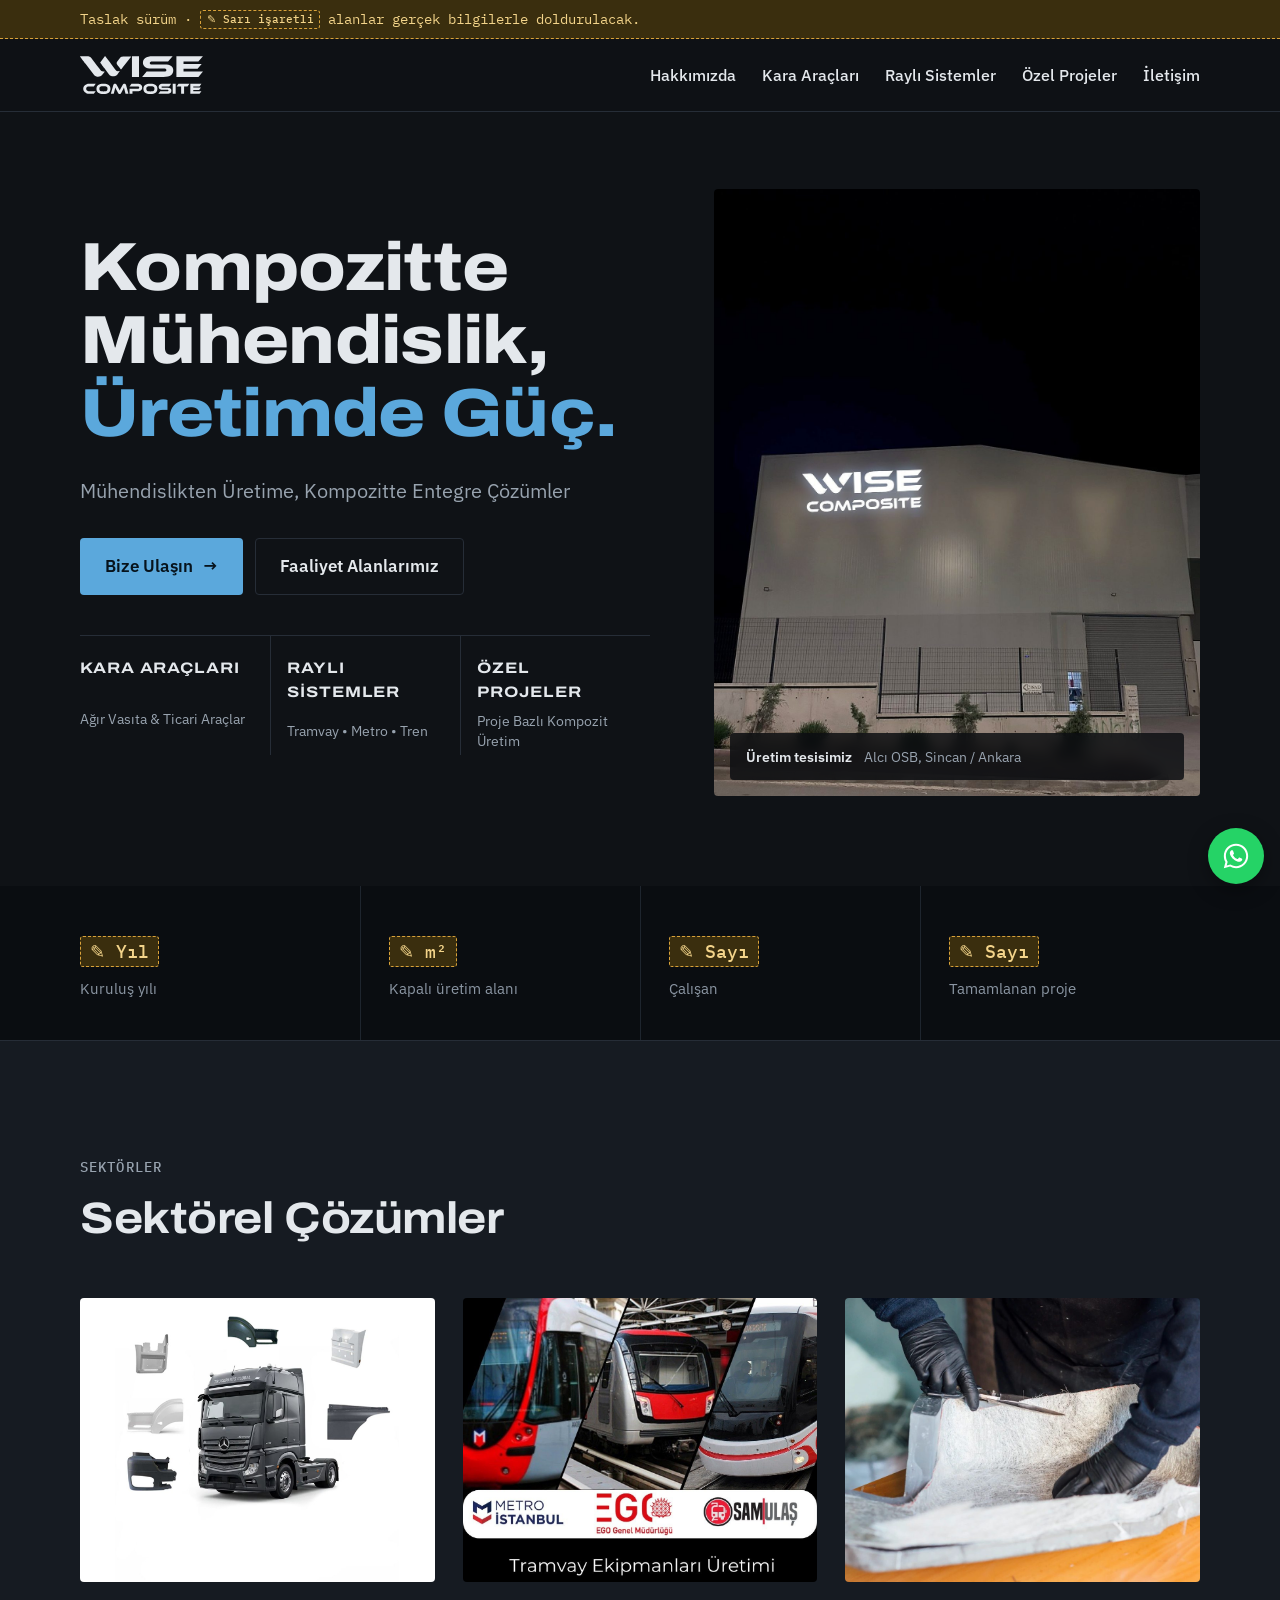
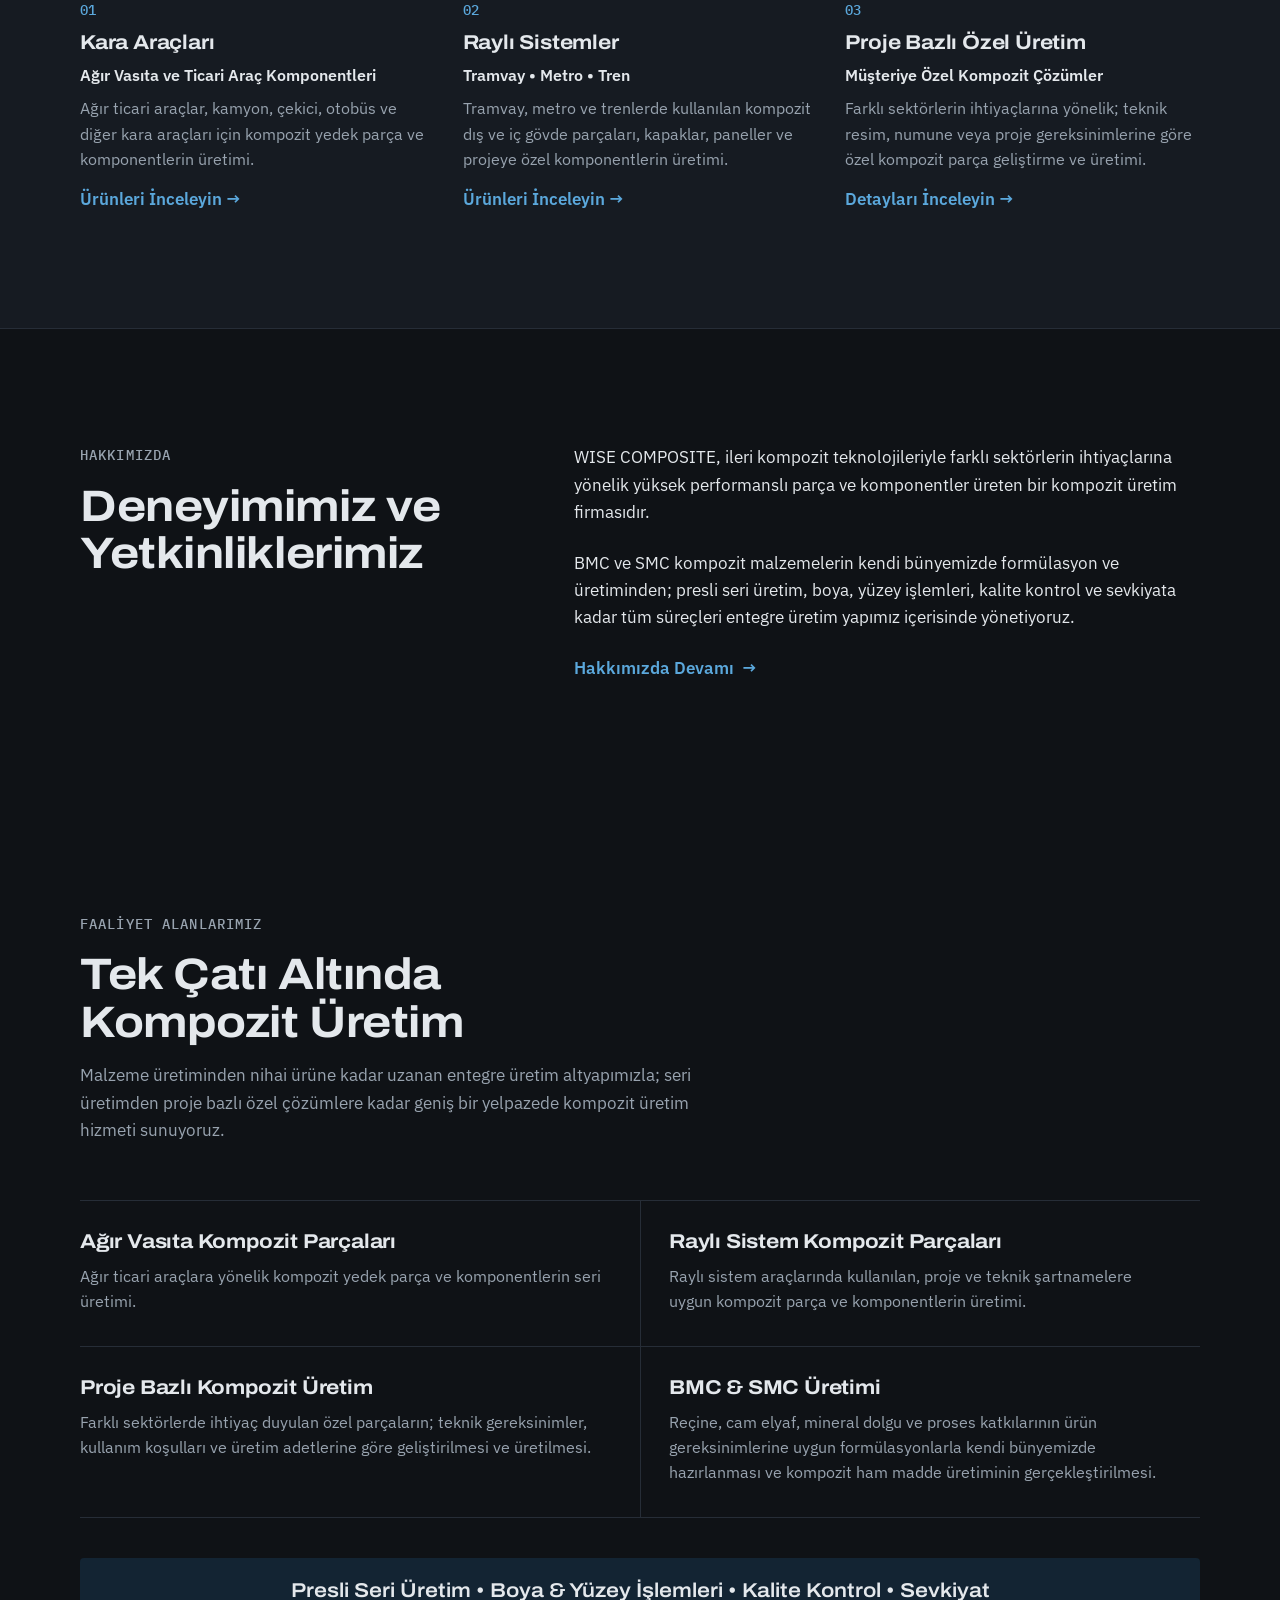
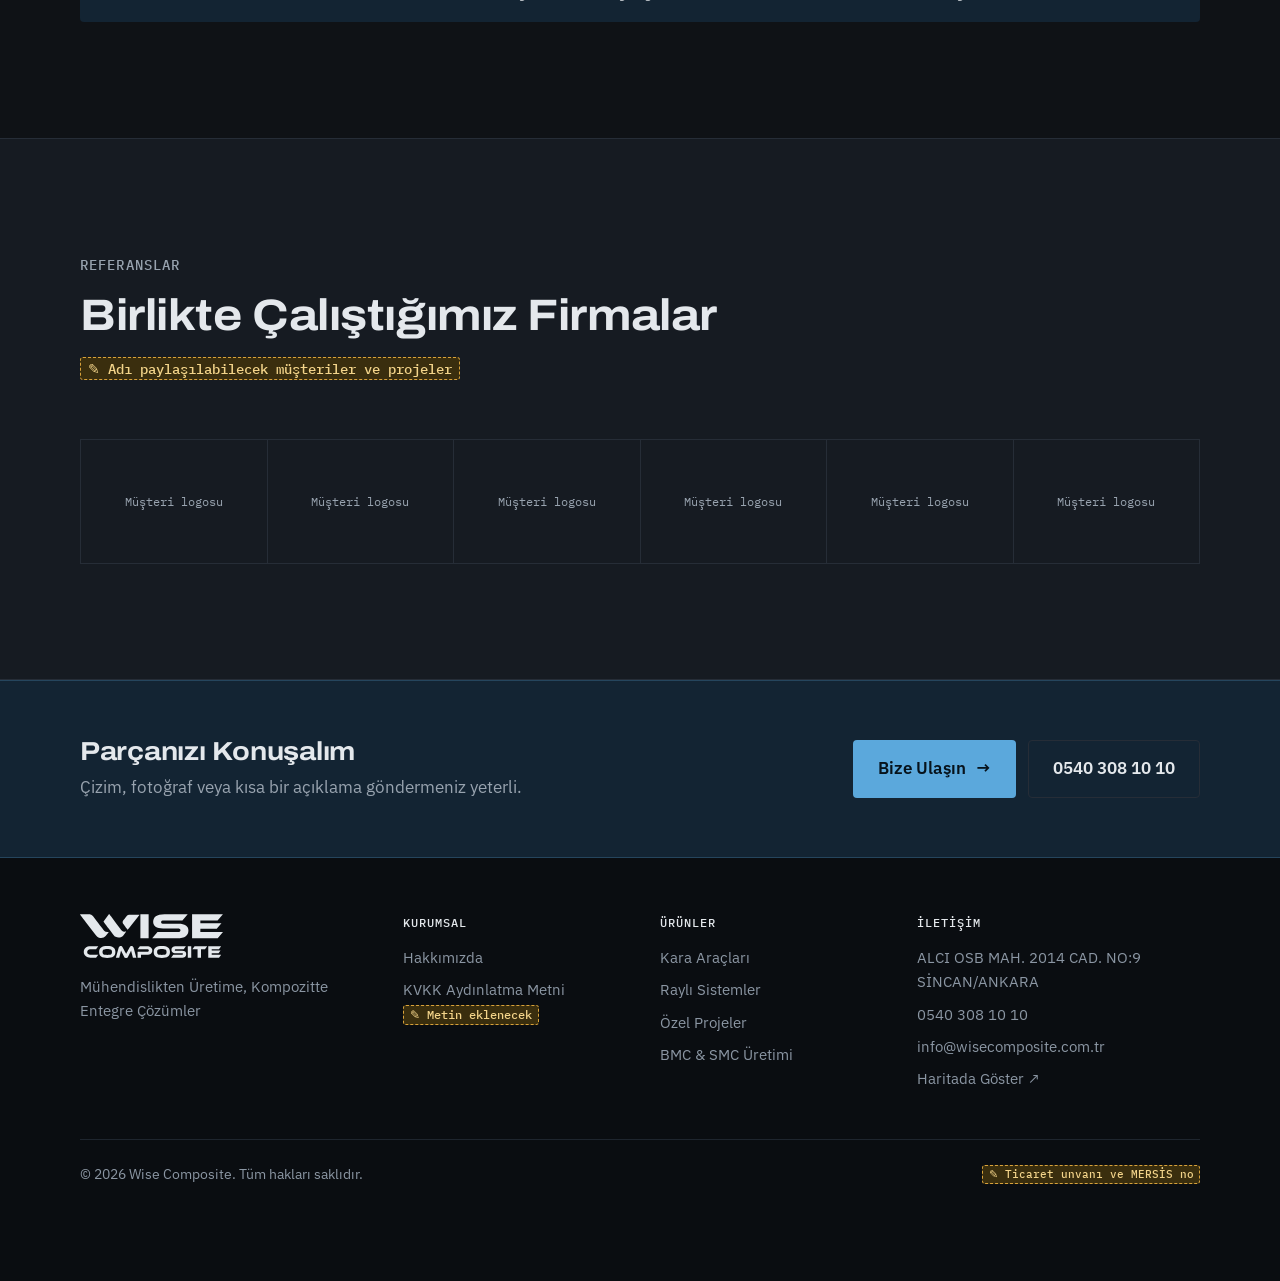
==== commit e524d1d0: "Client revisions, working contact form and parts admin panel - Phone 0540 308 10 10, WhatsApp button" ====
--- a/index.html
+++ b/index.html
@@ -42,7 +42,6 @@
       <li><a href="rayli-sistemler.html">Raylı Sistemler</a></li>
       <li><a href="ozel-projeler.html">Özel Projeler</a></li>
       <li><a href="iletisim.html">İletişim</a></li>
-      <li><a class="btn btn-primary" href="iletisim.html#teklif">Teklif İsteyin</a></li>
     </ul>
   </nav>
 </header>
@@ -55,7 +54,7 @@
         <h1>Kompozitte Mühendislik, <em>Üretimde Güç.</em></h1>
         <p class="lead">Mühendislikten Üretime, Kompozitte Entegre Çözümler</p>
         <div class="hero-actions">
-          <a class="btn btn-primary" href="iletisim.html#teklif">Teklif İsteyin <span class="arrow" aria-hidden="true">→</span></a>
+          <a class="btn btn-primary" href="iletisim.html#iletisim-formu">Bize Ulaşın <span class="arrow" aria-hidden="true">→</span></a>
           <a class="btn btn-ghost" href="#faaliyet">Faaliyet Alanlarımız</a>
         </div>
         <ul class="hero-sectors" aria-label="Sektörler">
@@ -200,15 +199,15 @@
     </div>
   </section>
 
-  <section class="cta-band" aria-label="Teklif">
+  <section class="cta-band" aria-label="İletişim">
     <div class="wrap cta-inner">
       <div>
         <h2>Parçanızı Konuşalım</h2>
         <p>Çizim, fotoğraf veya kısa bir açıklama göndermeniz yeterli.</p>
       </div>
       <div class="cta-actions">
-        <a class="btn btn-primary" href="iletisim.html#teklif">Teklif İsteyin <span class="arrow" aria-hidden="true">→</span></a>
-        <a class="btn btn-ghost" href="tel:+905403801010">0540 380 10 10</a>
+        <a class="btn btn-primary" href="iletisim.html#iletisim-formu">Bize Ulaşın <span class="arrow" aria-hidden="true">→</span></a>
+        <a class="btn btn-ghost" href="tel:+905403081010">0540 308 10 10</a>
       </div>
     </div>
   </section>
@@ -226,8 +225,6 @@
         <h2>Kurumsal</h2>
         <ul>
           <li><a href="hakkimizda.html">Hakkımızda</a></li>
-          <li><a href="hakkimizda.html#kalite">Kalite ve Belgeler</a></li>
-          <li><a href="hakkimizda.html#ekip">Ekibimiz</a></li>
           <li><a href="#kvkk" id="kvkk">KVKK Aydınlatma Metni</a> <span class="todo">Metin eklenecek</span></li>
         </ul>
       </div>
@@ -244,7 +241,7 @@
         <h2>İletişim</h2>
         <address>
           <span>ALCI OSB MAH. 2014 CAD. NO:9<br>SİNCAN/ANKARA</span>
-          <a href="tel:+905403801010">0540 380 10 10</a>
+          <a href="tel:+905403081010">0540 308 10 10</a>
           <a href="mailto:info@wisecomposite.com.tr">info@wisecomposite.com.tr</a>
           <a href="https://www.google.com/maps/search/?api=1&query=ALCI%20OSB%20MAH.%202014%20CAD.%20NO%3A9%20S%C4%B0NCAN/ANKARA" target="_blank" rel="noopener">Haritada Göster ↗</a>
         </address>
@@ -257,6 +254,10 @@
   </div>
 </footer>
 
+<a class="wa-float" href="https://wa.me/905403081010" target="_blank" rel="noopener" aria-label="WhatsApp ile yazın: 0540 308 10 10">
+  <svg viewBox="0 0 32 32" aria-hidden="true"><path fill="currentColor" d="M16.04 3C8.86 3 3.03 8.82 3.03 16c0 2.3.6 4.54 1.74 6.52L3 29l6.65-1.74A12.95 12.95 0 0 0 16.04 29C23.2 29 29 23.18 29 16S23.2 3 16.04 3Zm0 23.8c-1.98 0-3.92-.53-5.61-1.53l-.4-.24-3.95 1.03 1.05-3.85-.26-.4A10.77 10.77 0 0 1 5.2 16c0-5.97 4.86-10.82 10.84-10.82 5.97 0 10.8 4.85 10.8 10.82 0 5.97-4.84 10.8-10.8 10.8Zm5.93-8.1c-.33-.16-1.93-.95-2.23-1.06-.3-.11-.52-.16-.73.17-.22.32-.84 1.05-1.03 1.27-.19.22-.38.24-.7.08-.33-.16-1.38-.51-2.62-1.62-.97-.87-1.62-1.93-1.81-2.26-.19-.32-.02-.5.14-.66.15-.15.33-.38.49-.57.16-.19.22-.32.33-.54.1-.22.05-.4-.03-.57-.08-.16-.73-1.76-1-2.41-.26-.63-.53-.55-.73-.56h-.62c-.22 0-.57.08-.87.4-.3.33-1.14 1.12-1.14 2.72s1.17 3.16 1.33 3.38c.16.22 2.3 3.5 5.56 4.9.78.34 1.38.54 1.86.69.78.25 1.49.21 2.05.13.63-.09 1.93-.79 2.2-1.55.27-.76.27-1.42.19-1.55-.08-.14-.3-.22-.62-.38Z"/></svg>
+</a>
+
 <script src="assets/js/site.js"></script>
 </body>
 </html>
--- a/assets/css/site.css
+++ b/assets/css/site.css
@@ -244,11 +244,6 @@
 .page-hero-grid { display: grid; grid-template-columns: 1.05fr 0.95fr; gap: clamp(32px, 5vw, 72px); align-items: center; }
 .page-hero-copy { display: grid; gap: 20px; }
 .page-hero .media { aspect-ratio: 5 / 4; }
-.breadcrumb { display: flex; flex-wrap: wrap; gap: 8px; list-style: none; margin: 0 0 4px; padding: 0; font-size: 0.9rem; color: var(--muted); }
-.breadcrumb li + li::before { content: "/"; margin-right: 8px; color: var(--muted); opacity: 0.6; }
-.breadcrumb a { color: var(--muted); text-decoration: none; }
-.breadcrumb a:hover { color: var(--ink); }
-.breadcrumb [aria-current="page"] { color: var(--ink); }
 @media (max-width: 860px) { .page-hero-grid { grid-template-columns: 1fr; } }
 
 /* ---------- Rakamlar ---------- */
@@ -330,37 +325,6 @@
   .process-list li, .process-list li:nth-child(2n), .process-list.three li { padding: 24px 0; border-left: 0; }
 }
 
-/* ---------- Kalite ---------- */
-.quality { background: var(--deep); color: var(--deep-ink); }
-.quality .eyebrow { color: var(--accent-hover); }
-.quality .section-head p { color: var(--deep-muted); }
-.cert-grid { display: grid; grid-template-columns: repeat(4, 1fr); gap: 20px; }
-.cert {
-  border: 1px solid var(--deep-line); border-radius: var(--radius); padding: 24px;
-  display: grid; gap: 12px; align-content: start;
-}
-.cert-code { font-family: var(--f-display); font-stretch: 115%; font-weight: 700; font-size: 1.4rem; }
-.cert p { color: var(--deep-muted); font-size: 0.95rem; }
-.cert .todo { justify-self: start; }
-.quality-row { display: grid; grid-template-columns: 1fr 1fr; gap: 28px; margin-top: 56px; }
-.quality-row .photo { aspect-ratio: 16 / 9; }
-.checks { list-style: none; margin: 0; padding: 0; display: grid; gap: 16px; align-content: center; }
-.checks li { display: grid; grid-template-columns: 24px 1fr; gap: 14px; }
-.checks svg { width: 22px; height: 22px; color: var(--accent-hover); margin-top: 2px; }
-.checks strong { display: block; font-weight: 600; }
-.checks span { color: var(--deep-muted); font-size: 0.95rem; }
-@media (max-width: 960px) { .cert-grid { grid-template-columns: 1fr 1fr; } }
-@media (max-width: 760px) { .quality-row { grid-template-columns: 1fr; } }
-@media (max-width: 520px) { .cert-grid { grid-template-columns: 1fr; } }
-
-/* ---------- Ekip ---------- */
-.team-grid { display: grid; grid-template-columns: repeat(3, 1fr); gap: 28px; }
-.member { display: grid; gap: 14px; }
-.member .photo { aspect-ratio: 1 / 1; }
-.member-role { color: var(--muted); font-size: 0.95rem; }
-@media (max-width: 860px) { .team-grid { grid-template-columns: 1fr 1fr; } }
-@media (max-width: 540px) { .team-grid { grid-template-columns: 1fr; } }
-
 /* ---------- Referanslar ---------- */
 .refs { background: var(--surface); border-block: 1px solid var(--line); }
 .logo-grid { display: grid; grid-template-columns: repeat(6, 1fr); border-top: 1px solid var(--line); border-left: 1px solid var(--line); }
@@ -381,14 +345,6 @@
 
 /* ---------- Ürün kataloğu ---------- */
 .catalog-tools { display: flex; flex-wrap: wrap; gap: 12px 20px; align-items: center; justify-content: space-between; margin-bottom: 28px; }
-.seg { display: inline-flex; flex-wrap: wrap; gap: 6px; }
-.seg button {
-  font: 500 0.95rem var(--f-body); color: var(--ink); background: transparent;
-  border: 1.5px solid var(--line); border-radius: 999px; padding: 8px 16px; cursor: pointer;
-  transition: border-color .15s, background .15s, color .15s;
-}
-.seg button:hover { border-color: var(--ink); }
-.seg button[aria-pressed="true"] { background: var(--accent); border-color: var(--accent); color: var(--accent-ink); }
 .search { position: relative; flex: 1 1 260px; max-width: 380px; }
 .search input {
   width: 100%; font: inherit; font-size: 1rem; color: var(--ink); background: var(--surface);
@@ -423,6 +379,11 @@
 .disclaimer { margin-top: 28px; font-size: 0.85rem; color: var(--muted); max-width: 80ch; }
 
 /* ---------- İletişim ---------- */
+.contact-banner { position: relative; isolation: isolate; overflow: hidden; border-bottom: 1px solid var(--line); }
+.contact-banner img { position: absolute; inset: 0; z-index: -2; width: 100%; height: 100%; object-fit: cover; object-position: 50% 45%; }
+.contact-banner::before { content: ""; position: absolute; inset: 0; z-index: -1; background: linear-gradient(90deg, rgb(15 18 22 / 0.88) 0%, rgb(15 18 22 / 0.55) 55%, rgb(15 18 22 / 0.35) 100%); }
+.contact-banner .wrap { min-height: clamp(180px, 26vw, 300px); display: flex; align-items: flex-end; padding-block: clamp(28px, 5vw, 56px); }
+.contact-banner h1 { color: #FFFFFF; }
 .contact-grid { display: grid; grid-template-columns: 0.85fr 1.15fr; gap: clamp(32px, 6vw, 80px); align-items: start; }
 .contact-info { display: grid; gap: 28px; }
 .contact-info dl { display: grid; gap: 20px; margin: 0; }
@@ -449,6 +410,8 @@
 .hint { color: var(--muted); font-size: 0.85rem; }
 .consent { display: flex; gap: 10px; align-items: flex-start; font-size: 0.92rem; color: var(--muted); }
 .consent input { margin-top: 4px; width: 18px; height: 18px; accent-color: var(--accent); flex: none; }
+.hp { position: absolute; left: -9999px; width: 1px; height: 1px; overflow: hidden; }
+.cf-turnstile { min-height: 65px; }
 .form-status { font-size: 0.95rem; padding: 12px 14px; border-radius: var(--radius); background: var(--accent-soft); }
 @media (max-width: 860px) { .contact-grid { grid-template-columns: 1fr; } }
 @media (max-width: 520px) { .form-row { grid-template-columns: 1fr; } }
@@ -466,3 +429,15 @@
 .footer-bottom { margin-top: 48px; padding-top: 24px; border-top: 1px solid var(--deep-line); display: flex; flex-wrap: wrap; justify-content: space-between; gap: 12px; font-size: 0.85rem; }
 @media (max-width: 900px) { .footer-grid { grid-template-columns: 1fr 1fr; } }
 @media (max-width: 520px) { .footer-grid { grid-template-columns: 1fr; } }
+
+/* ---------- WhatsApp düğmesi (tüm sayfalar) ---------- */
+.wa-float {
+  position: fixed; z-index: 50;
+  right: max(16px, env(safe-area-inset-right)); bottom: max(16px, env(safe-area-inset-bottom));
+  width: 56px; height: 56px; border-radius: 50%; display: grid; place-items: center;
+  background: #25D366; color: #FFFFFF; box-shadow: 0 6px 20px rgb(0 0 0 / 0.35);
+  transition: transform .15s, background .15s;
+}
+.wa-float:hover { background: #1EBE5A; transform: translateY(-2px); }
+.wa-float svg { width: 30px; height: 30px; }
+.site-footer { padding-bottom: 96px; } /* düğme alt bilgideki yazıların üstüne binmesin */
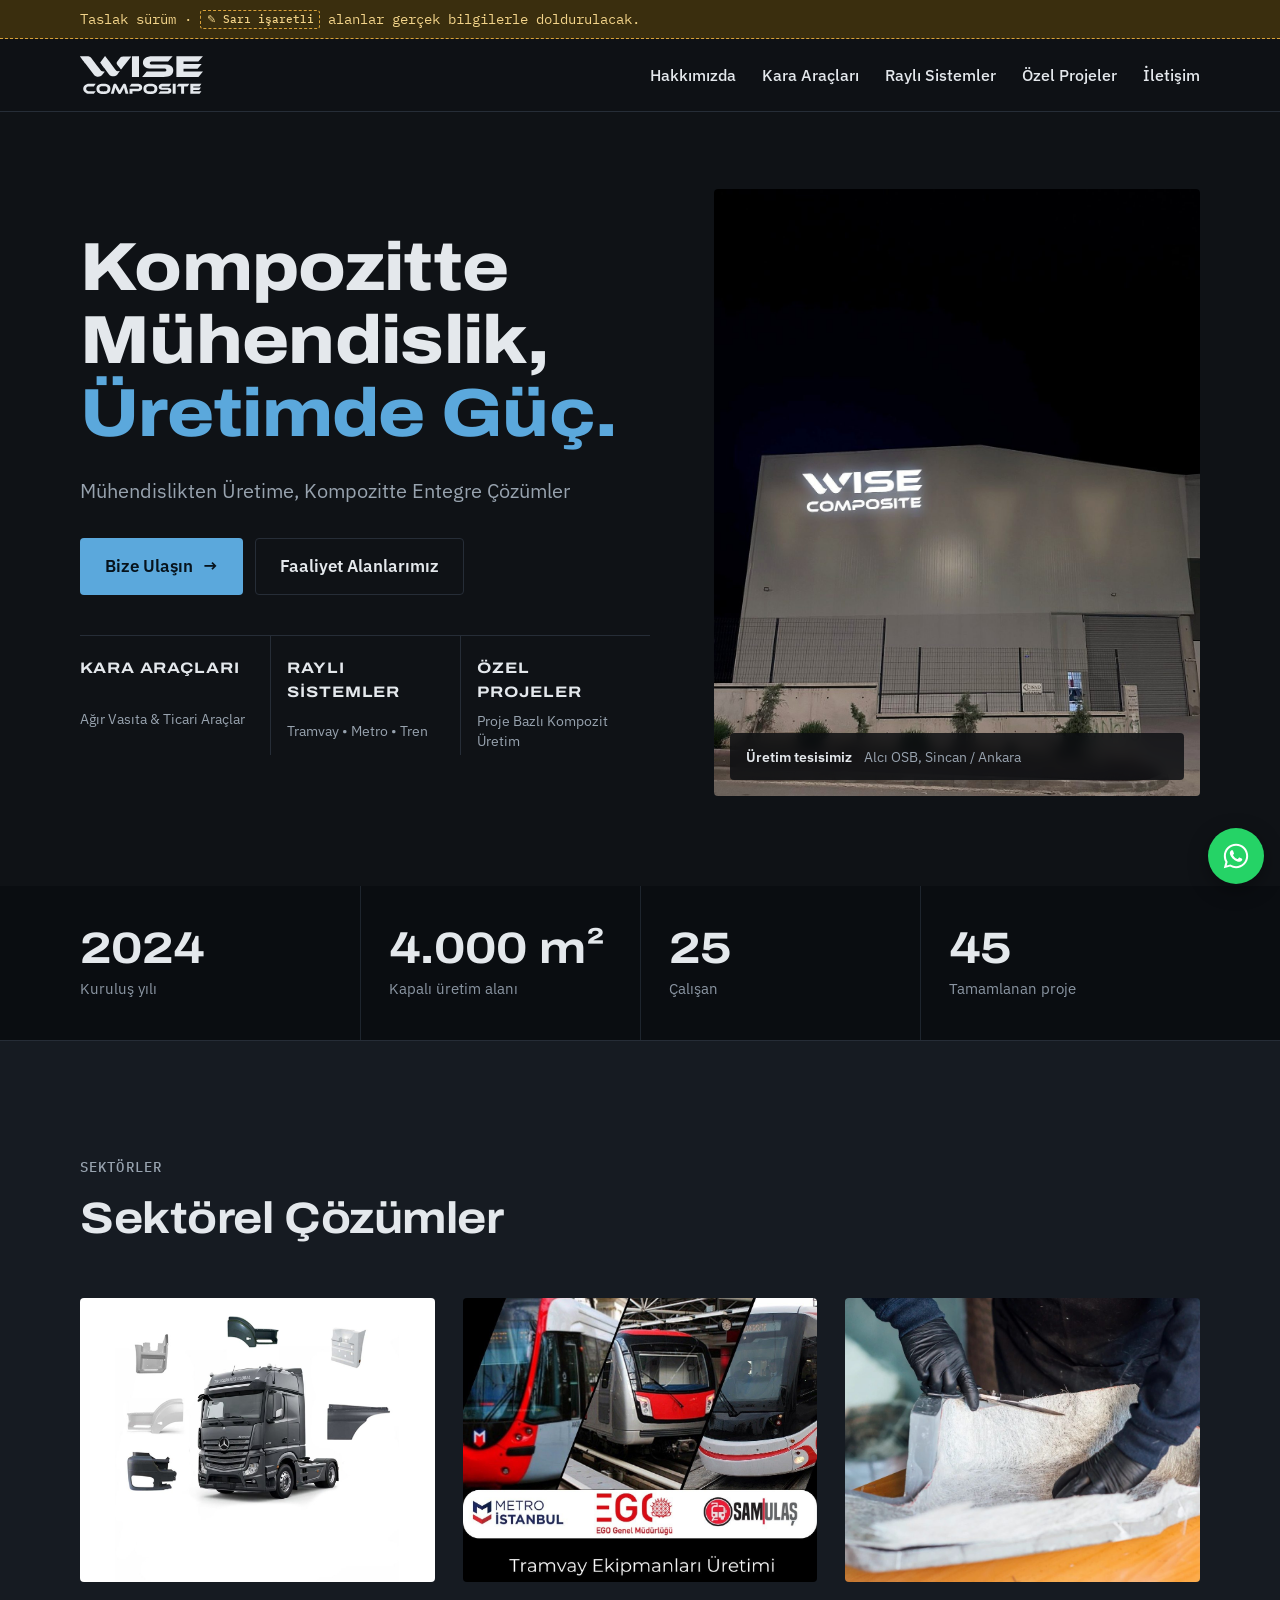
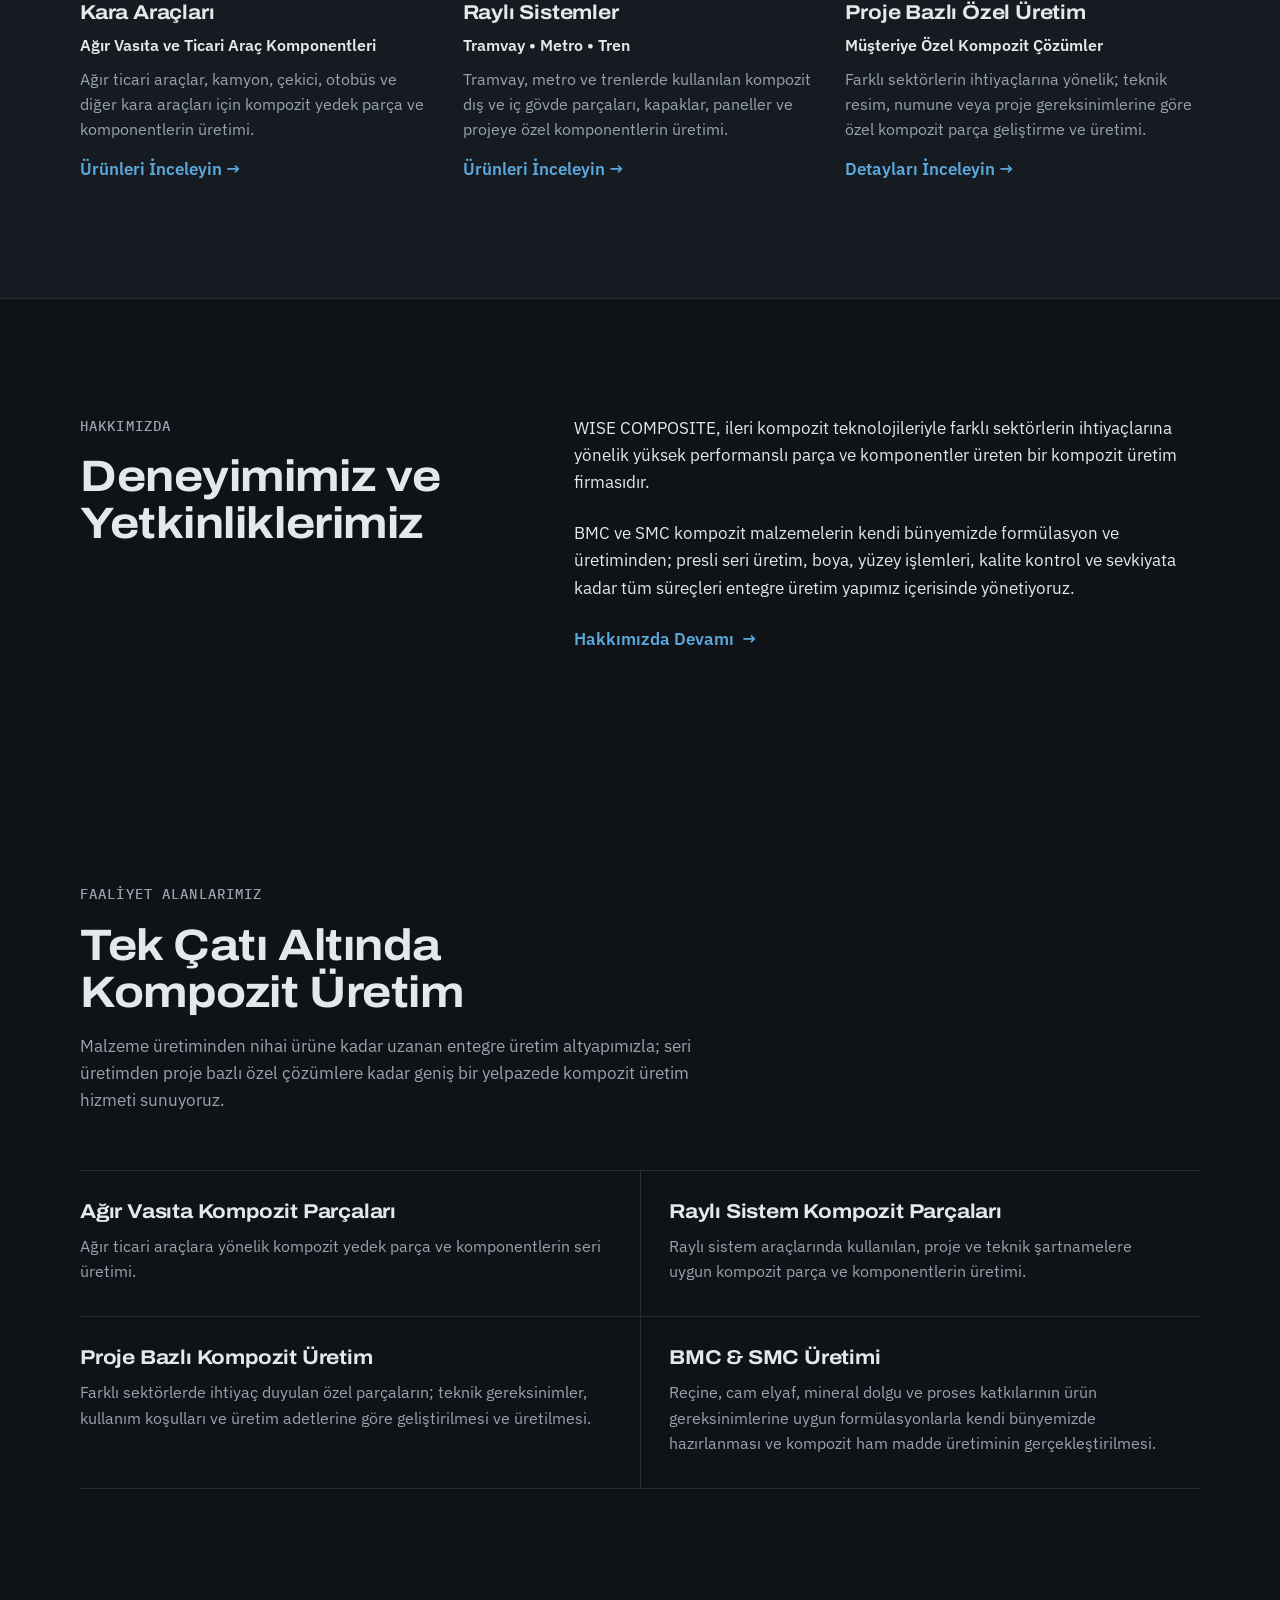
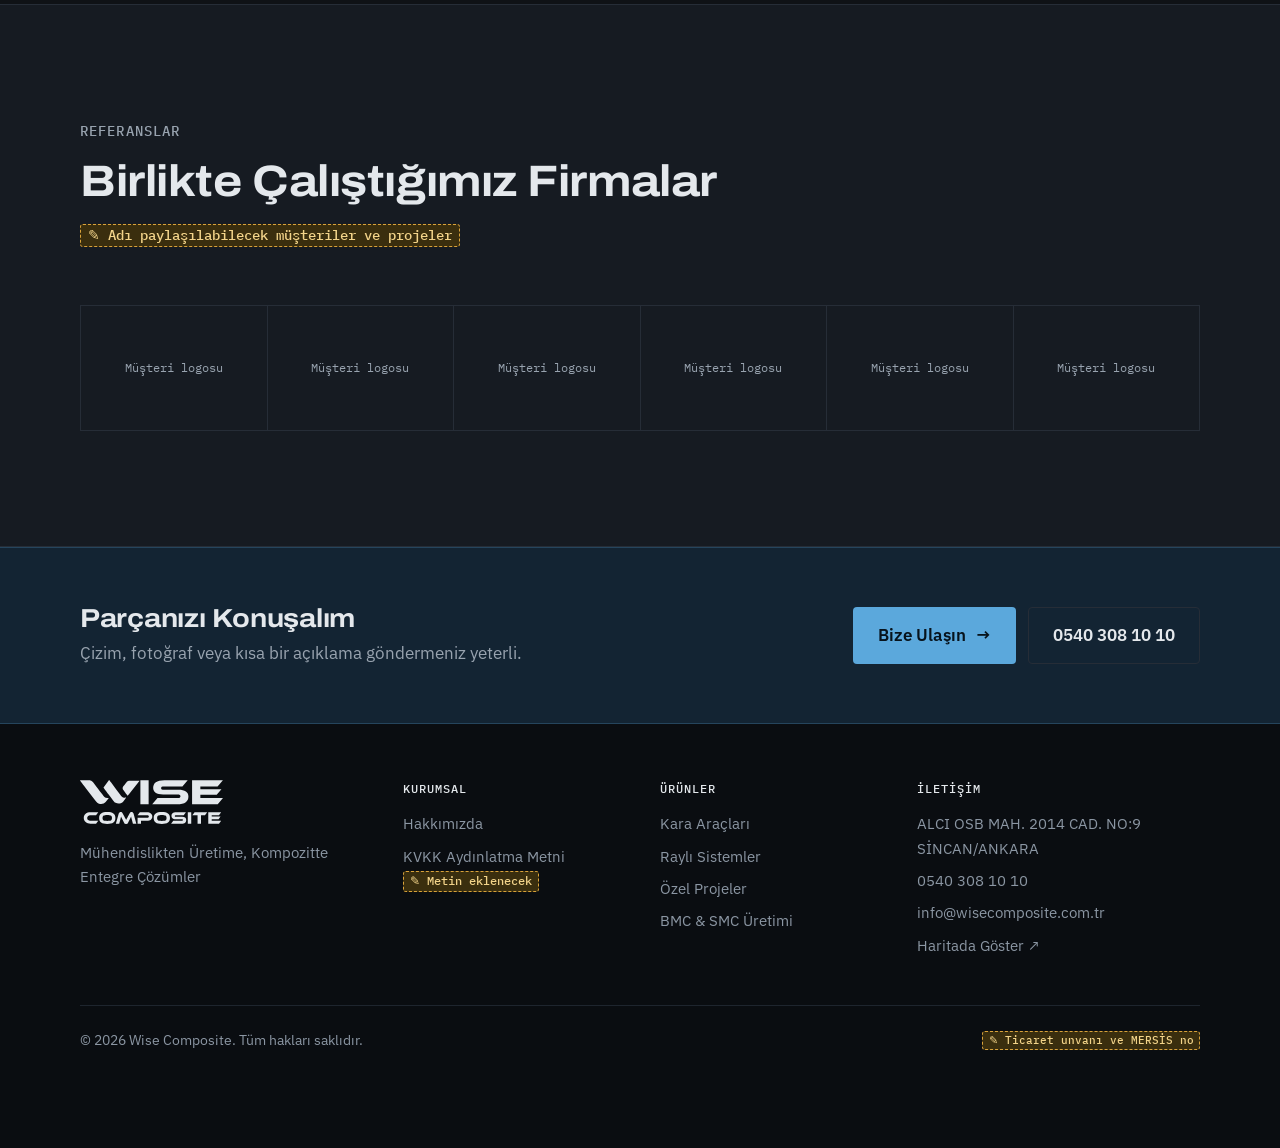
==== commit 53059c6c: "Main page: real figures, drop sector numbering and process strip Co-Authored-By: Claude Opus 5.5 <no" ====
--- a/index.html
+++ b/index.html
@@ -74,19 +74,19 @@
   <section class="figures" aria-label="Rakamlarla Wise Composite">
     <div class="wrap figures-grid">
       <div class="figure">
-        <div class="figure-num"><span class="todo">Yıl</span></div>
+        <div class="figure-num">2024</div>
         <div class="figure-label">Kuruluş yılı</div>
       </div>
       <div class="figure">
-        <div class="figure-num"><span class="todo">m²</span></div>
+        <div class="figure-num">4.000&nbsp;m²</div>
         <div class="figure-label">Kapalı üretim alanı</div>
       </div>
       <div class="figure">
-        <div class="figure-num"><span class="todo">Sayı</span></div>
+        <div class="figure-num">25</div>
         <div class="figure-label">Çalışan</div>
       </div>
       <div class="figure">
-        <div class="figure-num"><span class="todo">Sayı</span></div>
+        <div class="figure-num">45</div>
         <div class="figure-label">Tamamlanan proje</div>
       </div>
     </div>
@@ -103,7 +103,6 @@
         <article class="sector">
           <div class="media on-white"><img src="assets/img/kara-araclari.jpg" alt="Mercedes-Benz çekici ve çevresinde kompozit kabin parçaları" width="1024" height="1024" loading="lazy"></div>
           <div class="sector-head">
-            <span class="step-no">01</span>
             <h3><a href="kara-araclari.html">Kara Araçları</a></h3>
             <p class="sector-sub">Ağır Vasıta ve Ticari Araç Komponentleri</p>
             <p>Ağır ticari araçlar, kamyon, çekici, otobüs ve diğer kara araçları için kompozit yedek parça ve komponentlerin üretimi.</p>
@@ -114,7 +113,6 @@
         <article class="sector">
           <div class="media"><img src="assets/img/rayli-sistemler.jpg" alt="Tramvay, metro ve tren araçları" width="1080" height="913" loading="lazy" style="object-position: 50% 100%"></div>
           <div class="sector-head">
-            <span class="step-no">02</span>
             <h3><a href="rayli-sistemler.html">Raylı Sistemler</a></h3>
             <p class="sector-sub">Tramvay • Metro • Tren</p>
             <p>Tramvay, metro ve trenlerde kullanılan kompozit dış ve iç gövde parçaları, kapaklar, paneller ve projeye özel komponentlerin üretimi.</p>
@@ -125,7 +123,6 @@
         <article class="sector">
           <div class="media"><img src="assets/img/ozel-projeler.jpg" alt="Cam elyaf takviyeli kompozit parçanın elle işlenmesi" width="1200" height="798" loading="lazy"></div>
           <div class="sector-head">
-            <span class="step-no">03</span>
             <h3><a href="ozel-projeler.html">Proje Bazlı Özel Üretim</a></h3>
             <p class="sector-sub">Müşteriye Özel Kompozit Çözümler</p>
             <p>Farklı sektörlerin ihtiyaçlarına yönelik; teknik resim, numune veya proje gereksinimlerine göre özel kompozit parça geliştirme ve üretimi.</p>
@@ -176,8 +173,6 @@
           <p>Reçine, cam elyaf, mineral dolgu ve proses katkılarının ürün gereksinimlerine uygun formülasyonlarla kendi bünyemizde hazırlanması ve kompozit ham madde üretiminin gerçekleştirilmesi.</p>
         </li>
       </ul>
-
-      <p class="flow-line">Presli Seri Üretim • Boya &amp; Yüzey İşlemleri • Kalite Kontrol • Sevkiyat</p>
     </div>
   </section>
 
--- a/assets/css/site.css
+++ b/assets/css/site.css
@@ -308,17 +308,10 @@
 .process-list { list-style: none; margin: 0; padding: 0; display: grid; grid-template-columns: repeat(2, 1fr); gap: 0; border-top: 1px solid var(--line); }
 .process-list li { padding: 28px 28px 32px 0; border-bottom: 1px solid var(--line); display: grid; gap: 10px; align-content: start; }
 .process-list li:nth-child(2n) { padding-left: 28px; border-left: 1px solid var(--line); }
-.step-no { font-family: var(--f-mono); font-size: 0.85rem; color: var(--accent); font-weight: 500; }
 .process-list p { color: var(--muted); font-size: 0.98rem; }
 .process-list.three { grid-template-columns: repeat(3, 1fr); }
 .process-list.three li { padding-left: 28px; border-left: 1px solid var(--line); }
 .process-list.three li:first-child { padding-left: 0; border-left: 0; }
-.flow-line {
-  margin-top: 40px; padding: 18px 24px; border-radius: var(--radius);
-  background: var(--accent-soft); color: var(--ink);
-  font-family: var(--f-display); font-stretch: 112%; font-weight: 600;
-  font-size: var(--step-1); line-height: 1.4; text-align: center; text-wrap: balance;
-}
 @media (max-width: 860px) {
   .process-list { grid-template-columns: 1fr; }
   .process-list, .process-list.three { grid-template-columns: 1fr; }
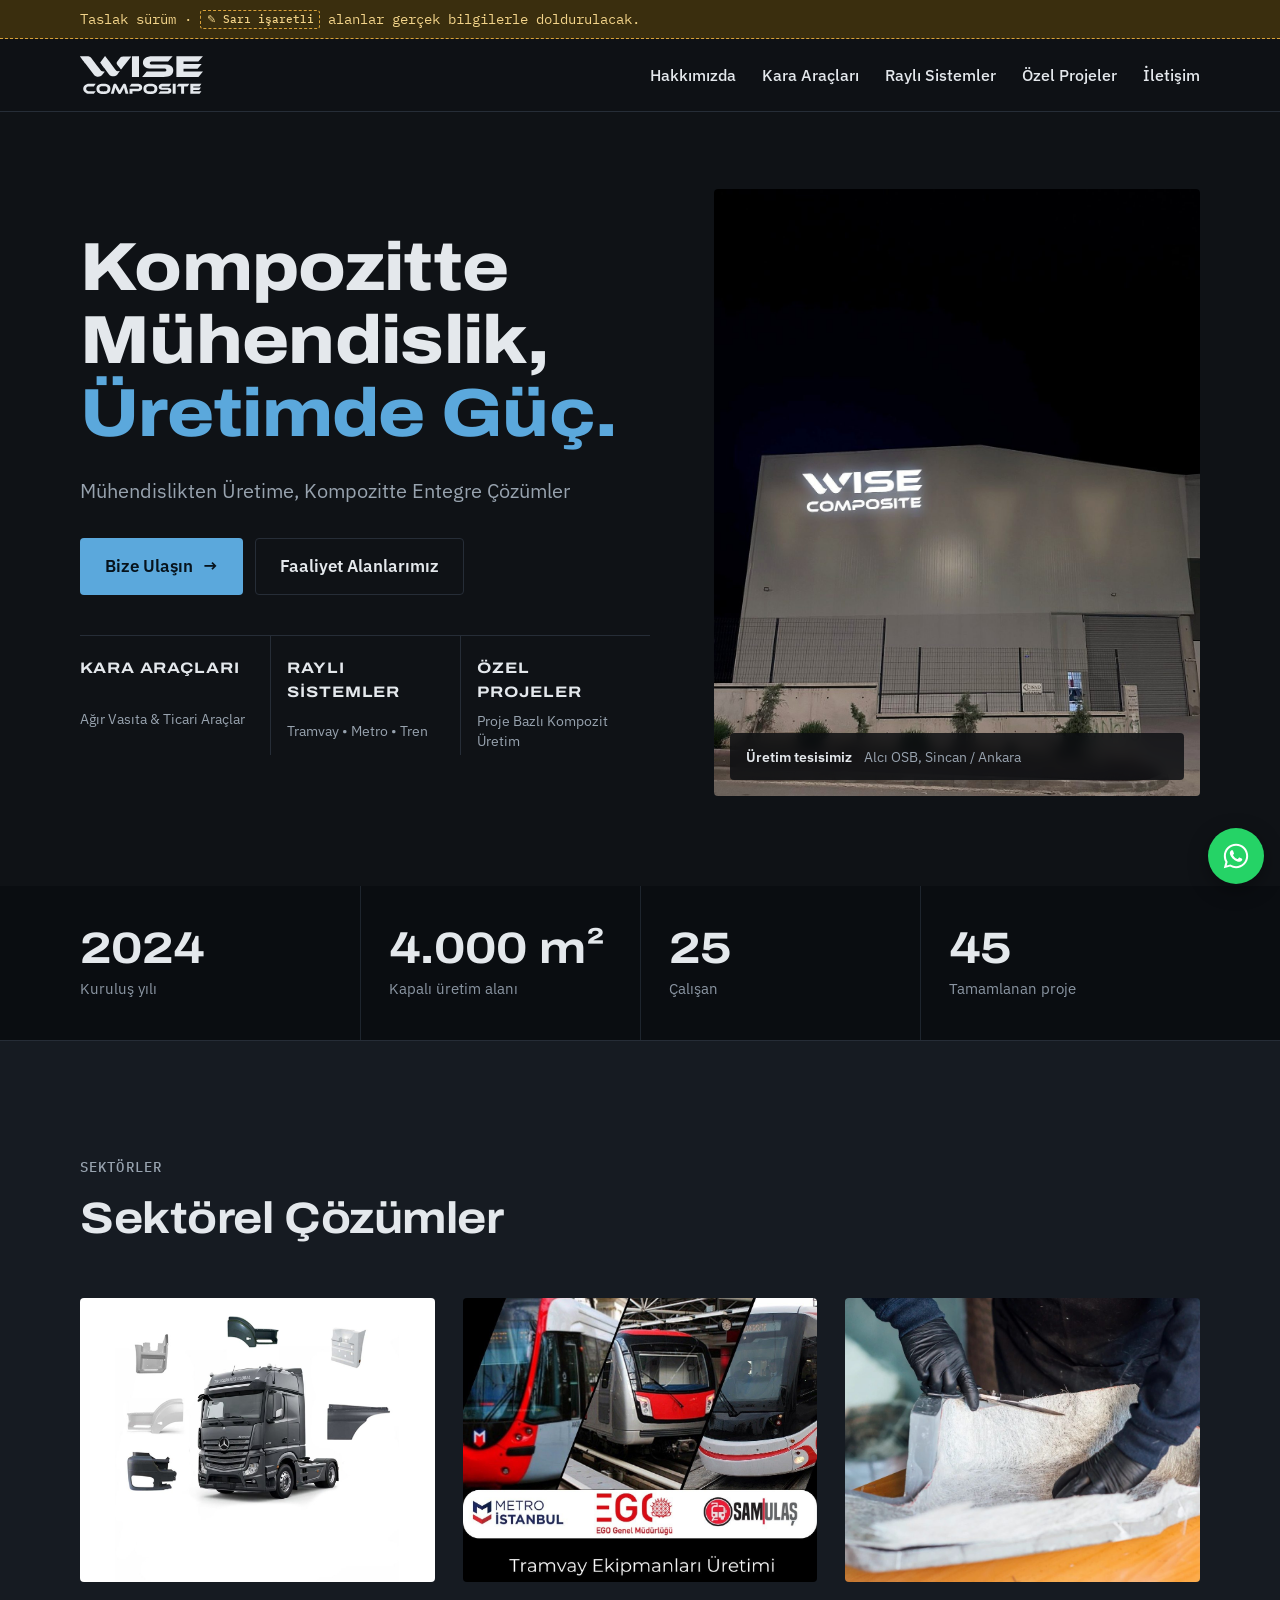
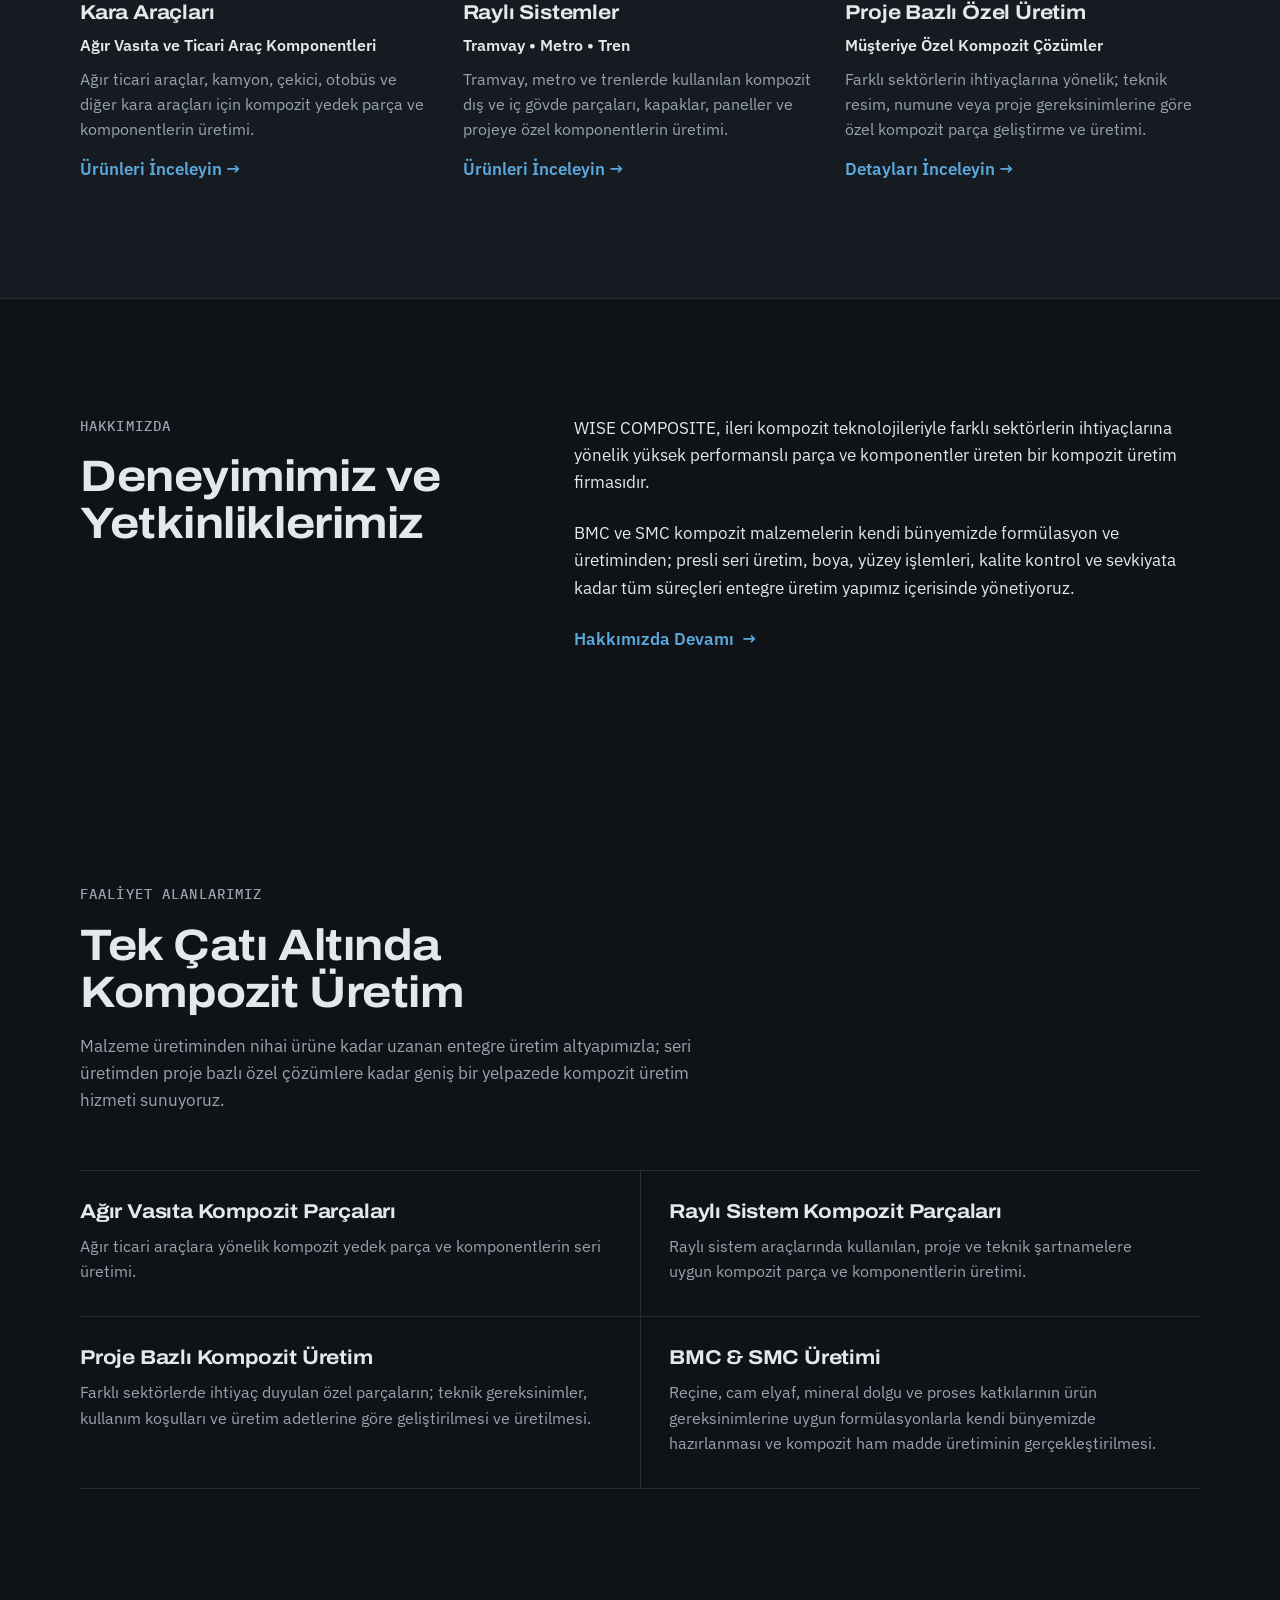
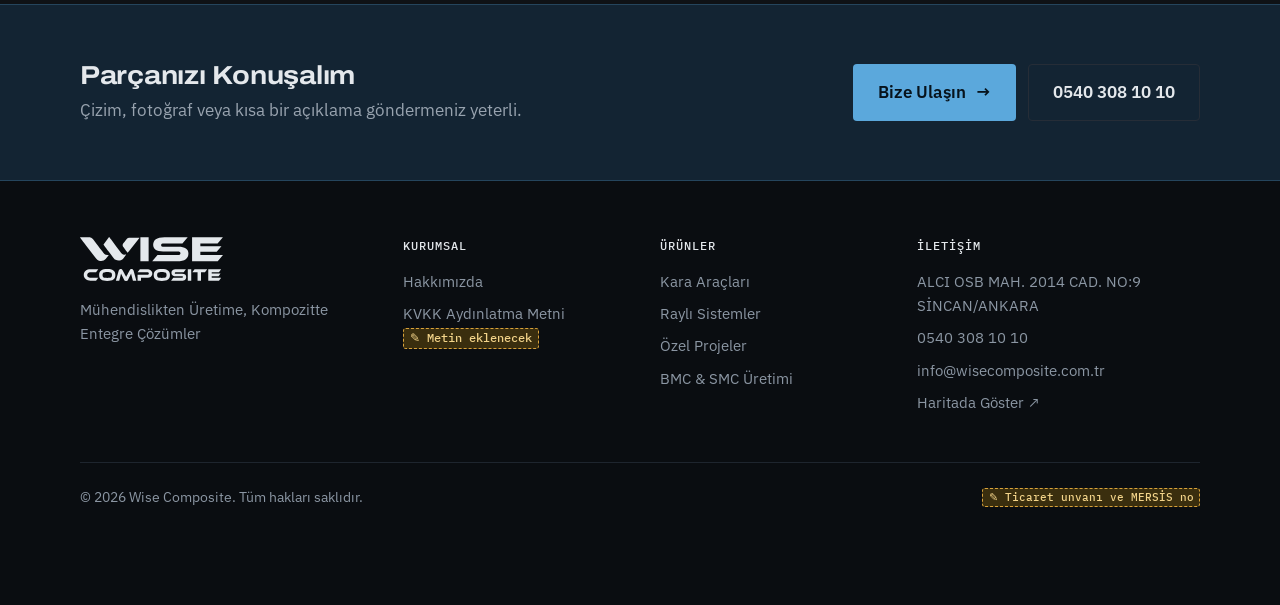
==== commit f7f07155: "Hide empty references section until logos are provided Co-Authored-By: Claude Opus 5.5 <noreply@anth" ====
--- a/index.html
+++ b/index.html
@@ -176,6 +176,7 @@
     </div>
   </section>
 
+  <!-- REFERANSLAR: müşteri logoları gelince bu yorumu kaldırıp bölümü açın.
   <section class="section refs" id="referanslar">
     <div class="wrap">
       <div class="section-head">
@@ -193,6 +194,7 @@
       </div>
     </div>
   </section>
+  -->
 
   <section class="cta-band" aria-label="İletişim">
     <div class="wrap cta-inner">
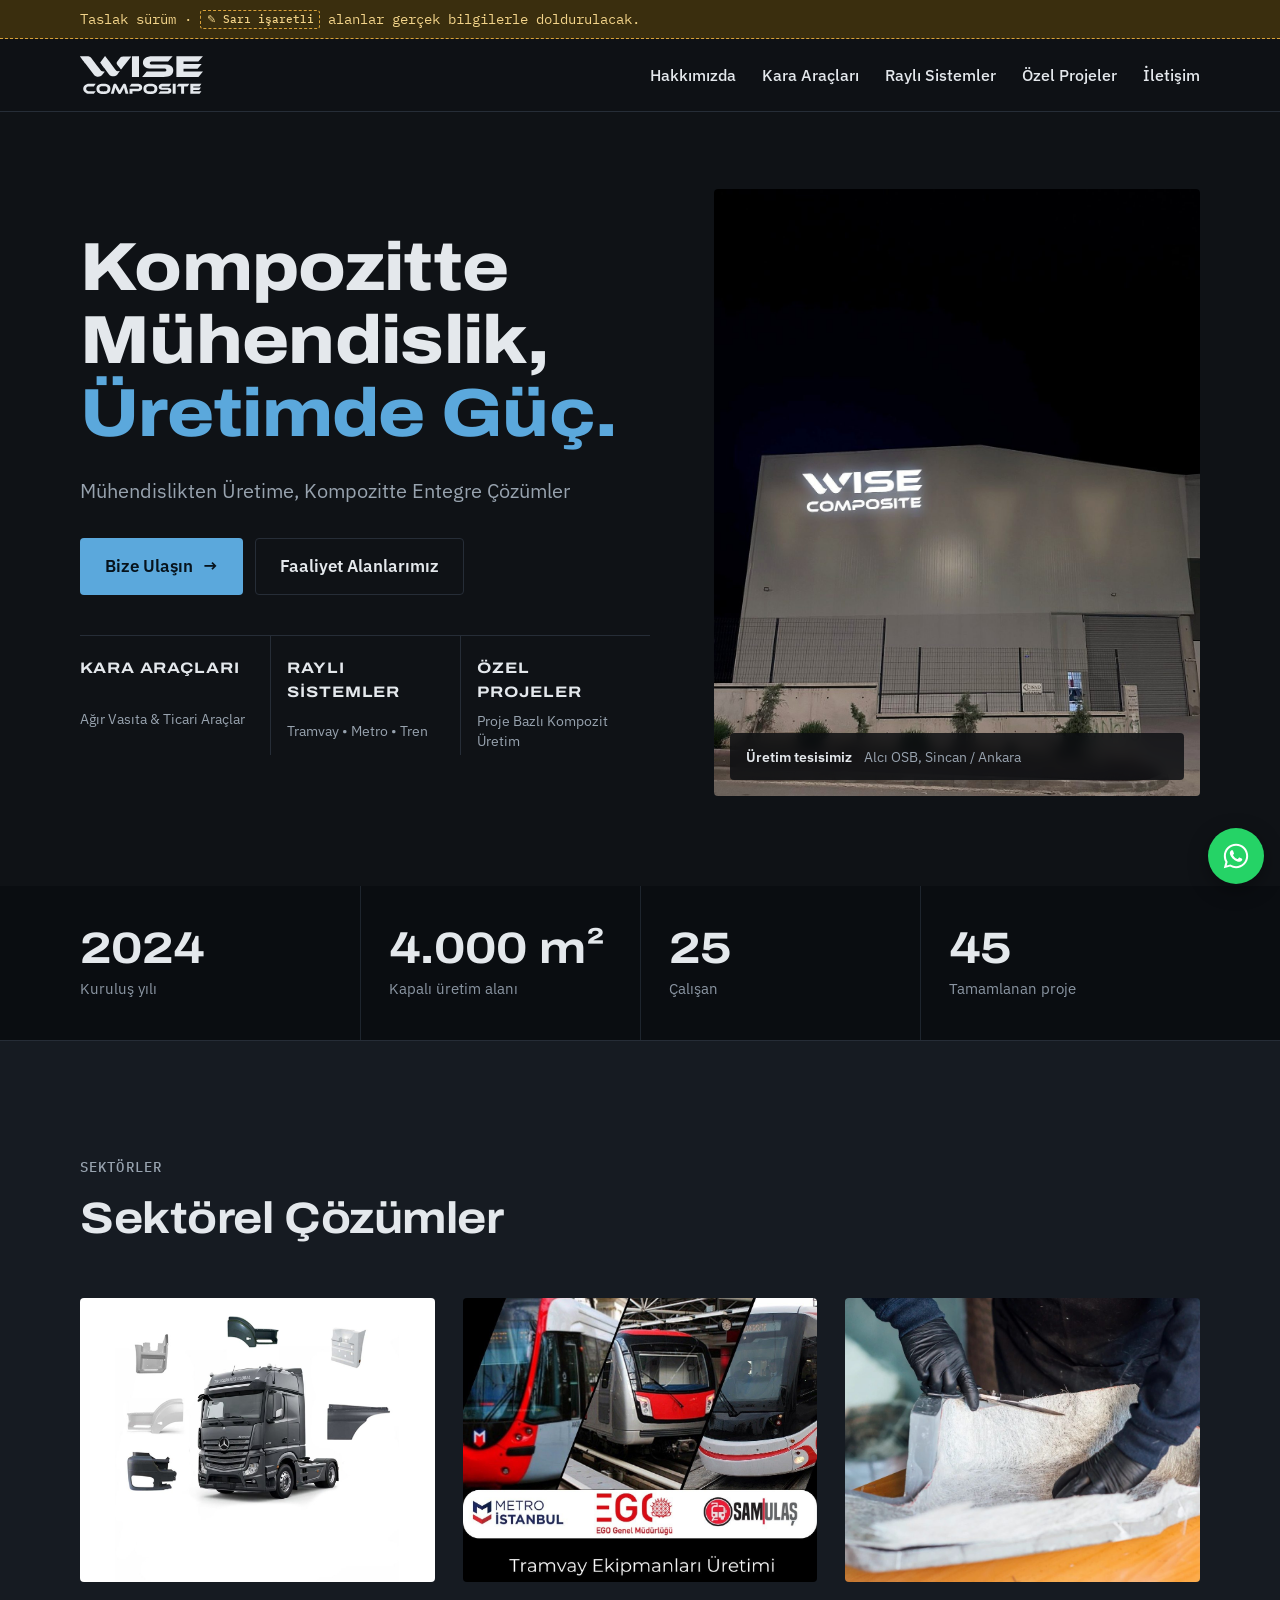
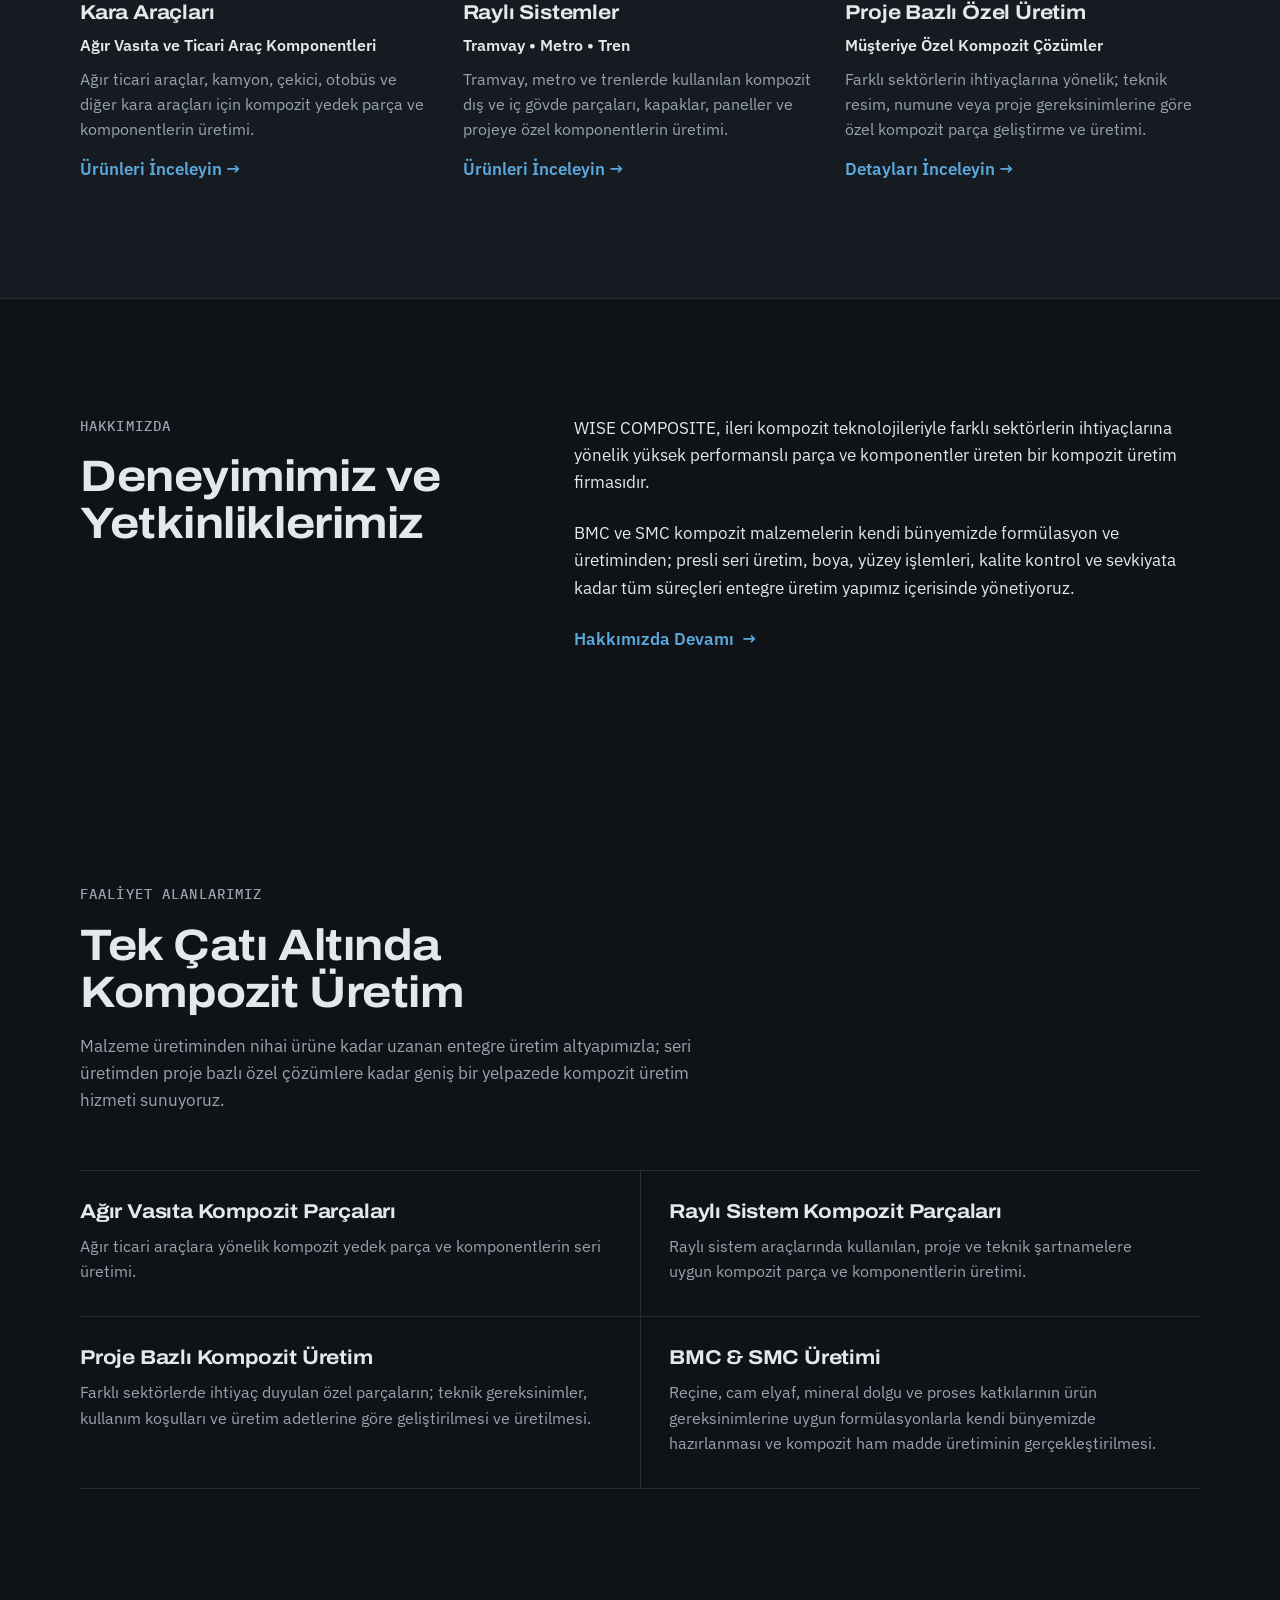
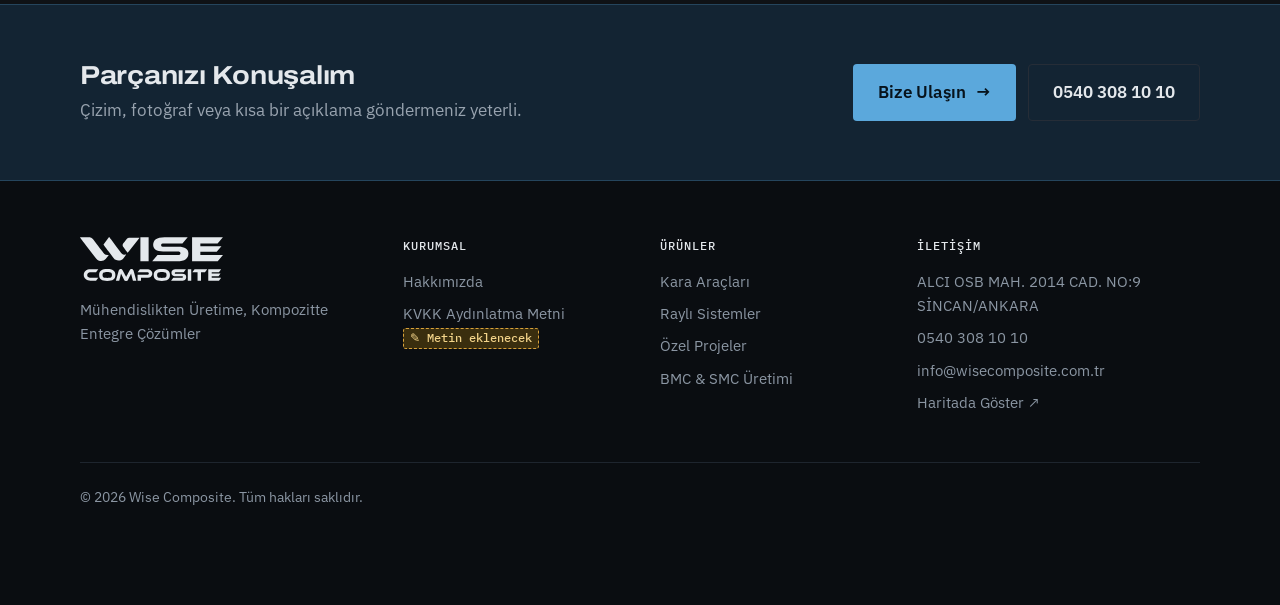
==== commit 39212afd: "OEM numbers with last 4 digits joined, drop MERSİS footer line, new Özel Projeler heading Co-Authore" ====
--- a/index.html
+++ b/index.html
@@ -246,7 +246,6 @@
     </div>
     <div class="footer-bottom">
       <span>© <span id="year">2026</span> <span translate="no">Wise Composite</span>. Tüm hakları saklıdır.</span>
-      <span><span class="todo">Ticaret unvanı ve MERSİS no</span></span>
     </div>
   </div>
 </footer>
--- a/assets/css/site.css
+++ b/assets/css/site.css
@@ -276,9 +276,6 @@
   margin: 0; font-family: var(--f-display); font-stretch: 100%; font-weight: 500;
   font-size: var(--step-2); line-height: 1.3; letter-spacing: -0.005em; text-wrap: balance;
 }
-.quote figcaption { display: flex; align-items: center; gap: 14px; color: var(--muted); font-size: 0.95rem; }
-.avatar { width: 52px; height: 52px; border-radius: 50%; flex: none; }
-.quote figcaption strong { color: var(--ink); display: block; font-weight: 600; }
 @media (max-width: 860px) {
   .about-grid, .about-summary { grid-template-columns: 1fr; }
   .about-photo { aspect-ratio: 4 / 3; }
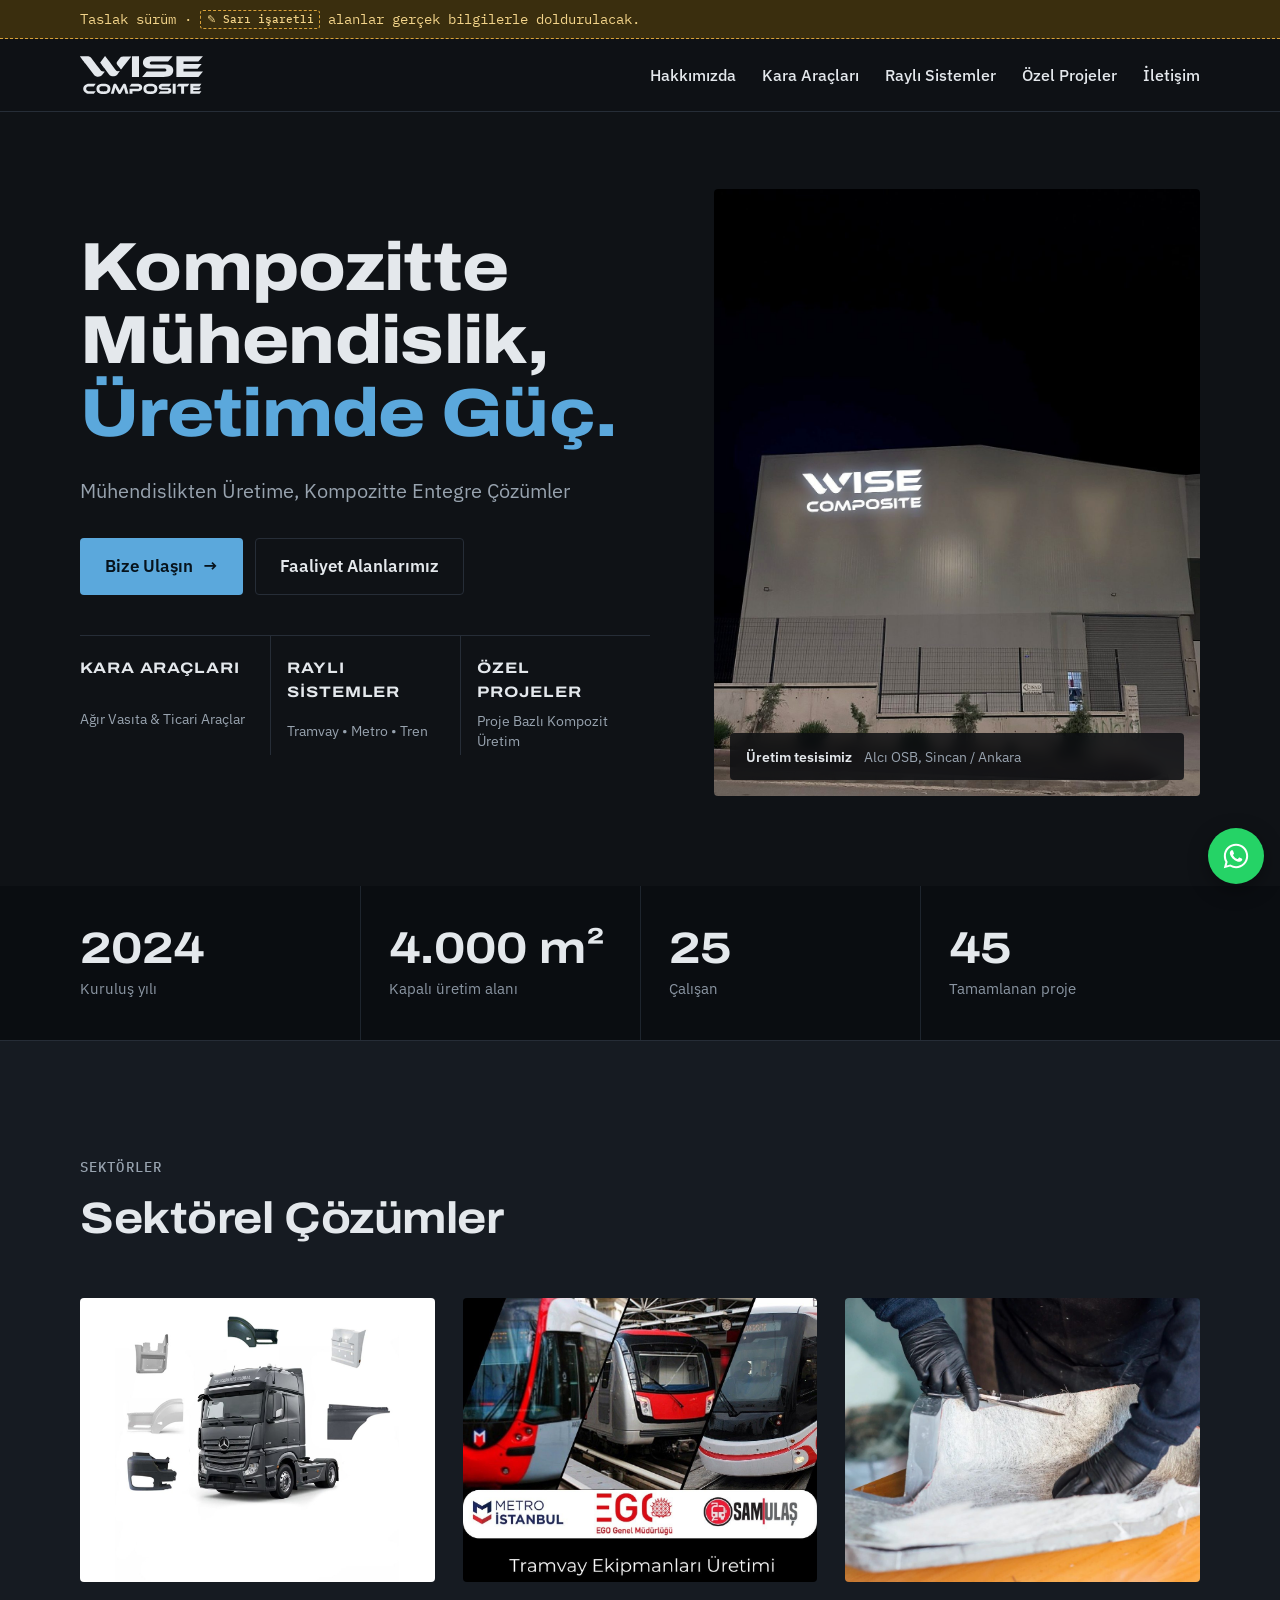
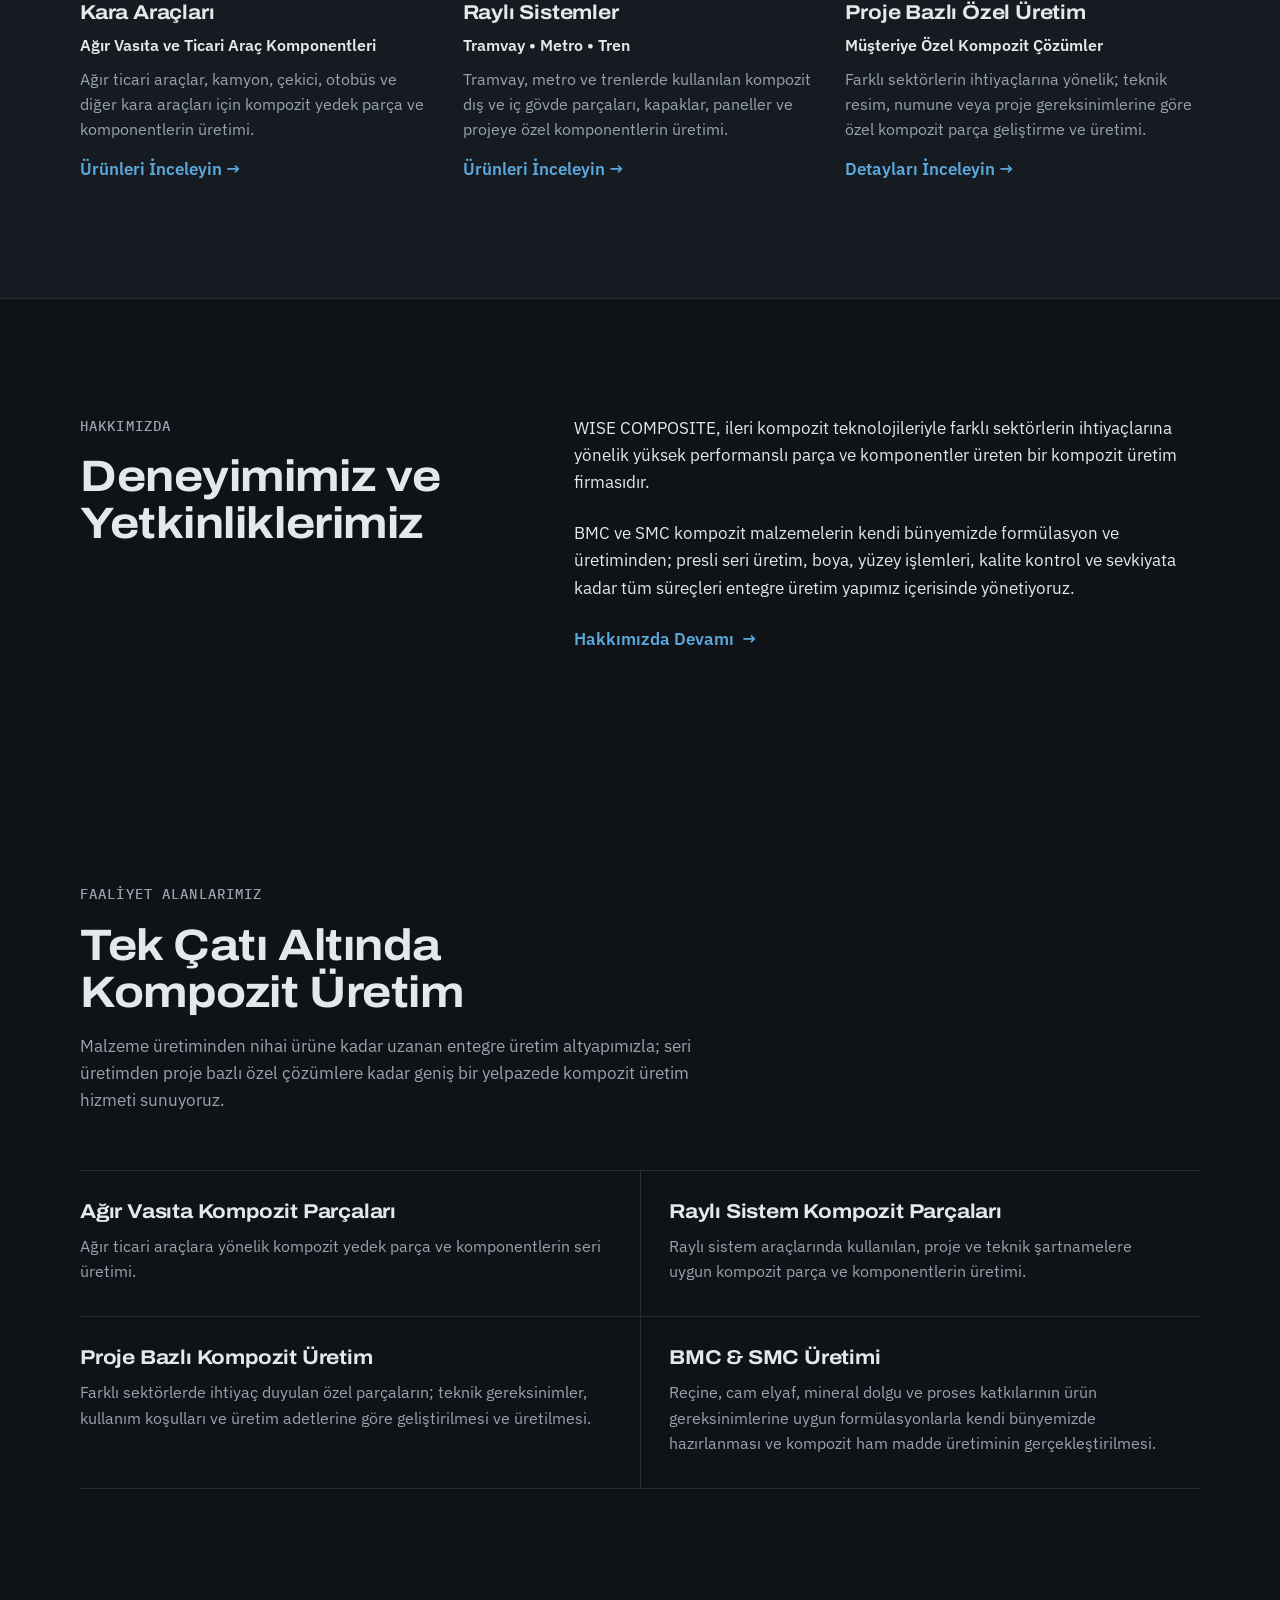
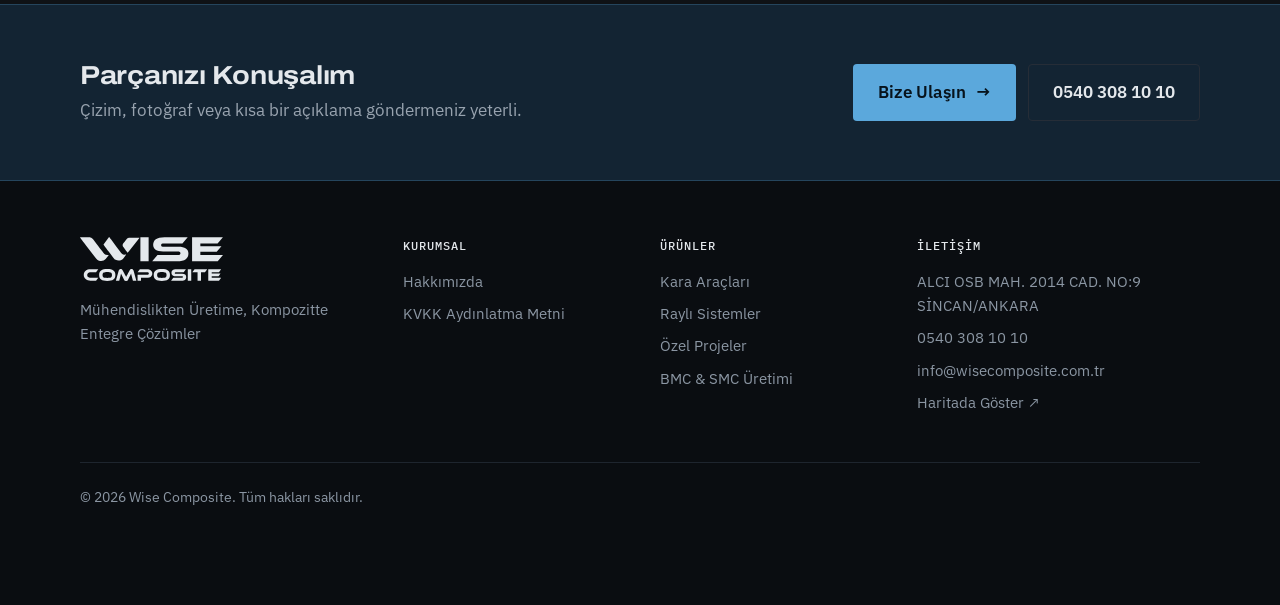
==== commit 18556b4a: "Add KVKK Aydınlatma Metni page, link it from footer and contact form; keep Worker logs Co-Authored-B" ====
--- a/index.html
+++ b/index.html
@@ -222,7 +222,7 @@
         <h2>Kurumsal</h2>
         <ul>
           <li><a href="hakkimizda.html">Hakkımızda</a></li>
-          <li><a href="#kvkk" id="kvkk">KVKK Aydınlatma Metni</a> <span class="todo">Metin eklenecek</span></li>
+          <li><a href="kvkk.html">KVKK Aydınlatma Metni</a></li>
         </ul>
       </div>
       <div>
--- a/assets/css/site.css
+++ b/assets/css/site.css
@@ -431,3 +431,11 @@
 .wa-float:hover { background: #1EBE5A; transform: translateY(-2px); }
 .wa-float svg { width: 30px; height: 30px; }
 .site-footer { padding-bottom: 96px; } /* düğme alt bilgideki yazıların üstüne binmesin */
+
+/* KVKK ve benzeri yasal metinler */
+.legal { display: grid; gap: 16px; max-width: 760px; }
+.legal h2 { font-size: var(--step-1); margin-top: 24px; }
+.legal h2:first-child { margin-top: 0; }
+.legal ul { display: grid; gap: 8px; padding-left: 1.25em; list-style: disc; }
+.legal a { text-decoration: underline; }
+.legal-date { margin-top: 24px; color: var(--muted); font-size: 0.9rem; }
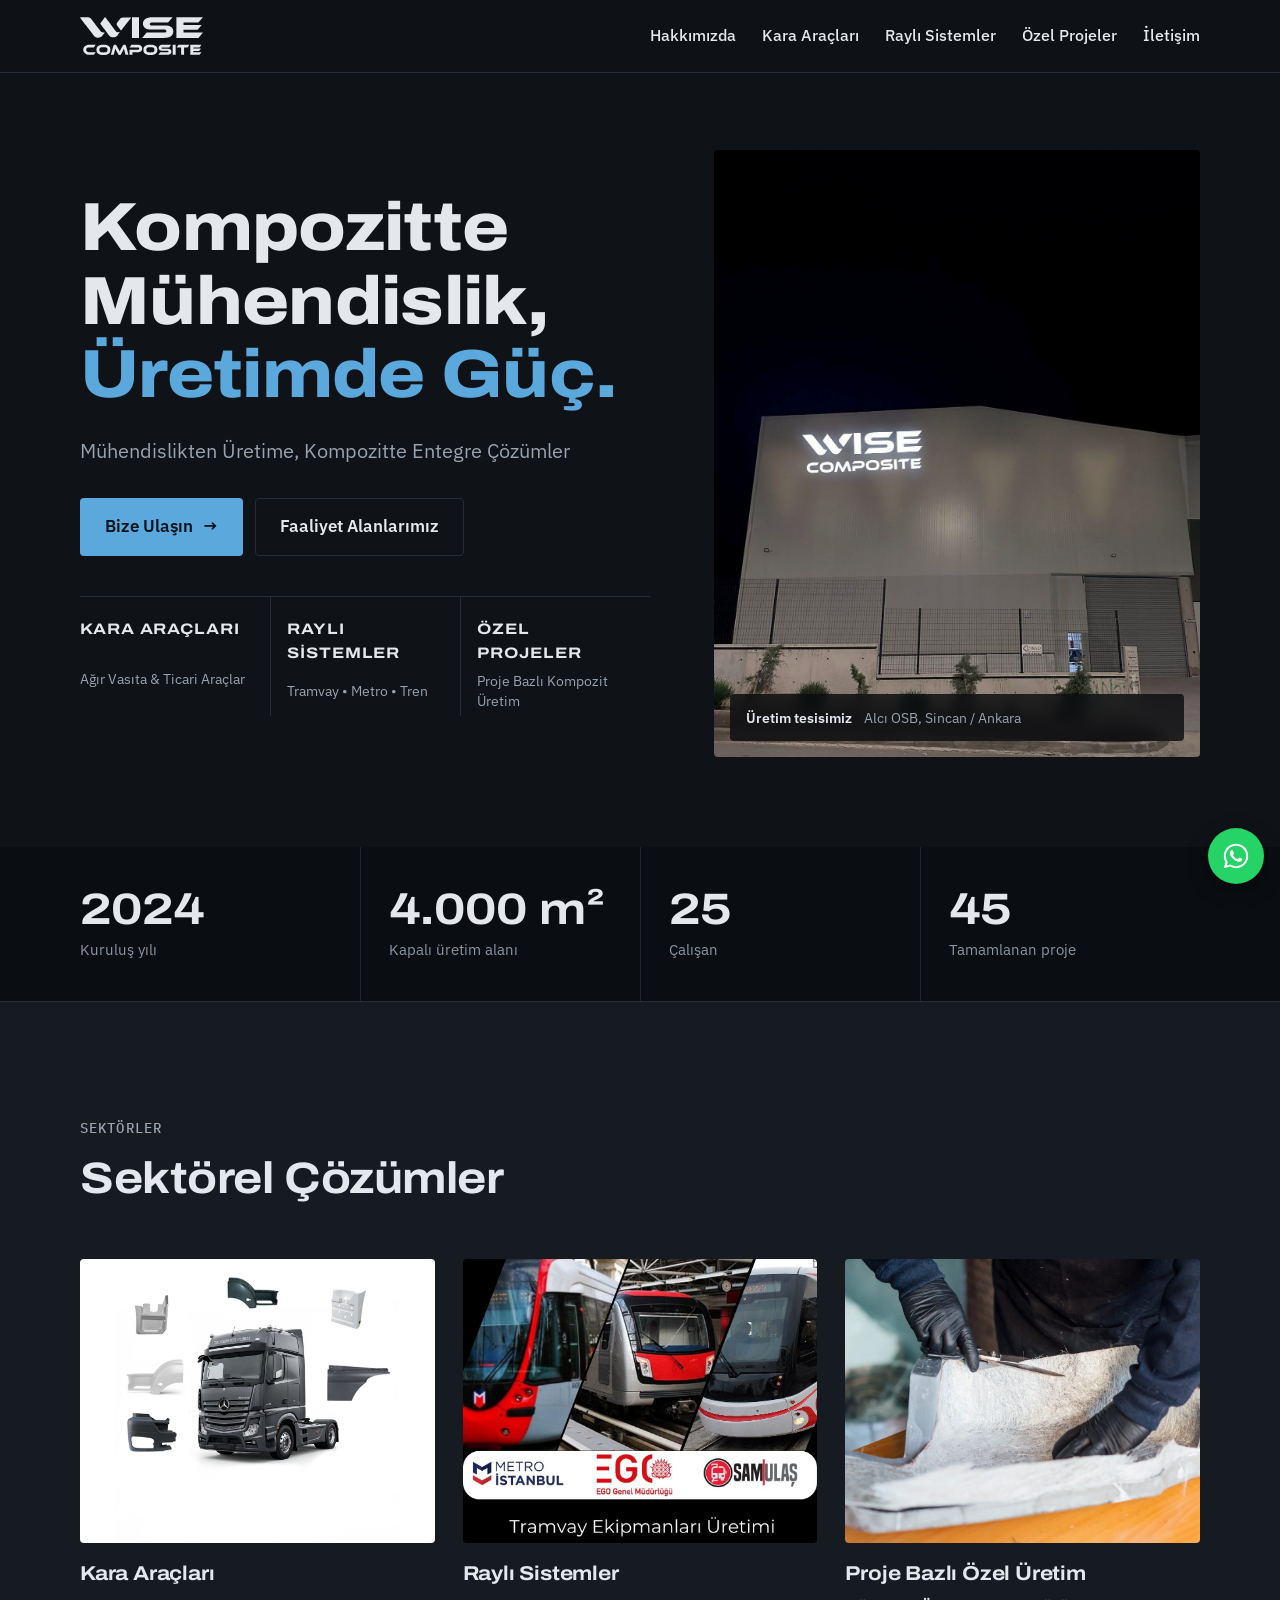
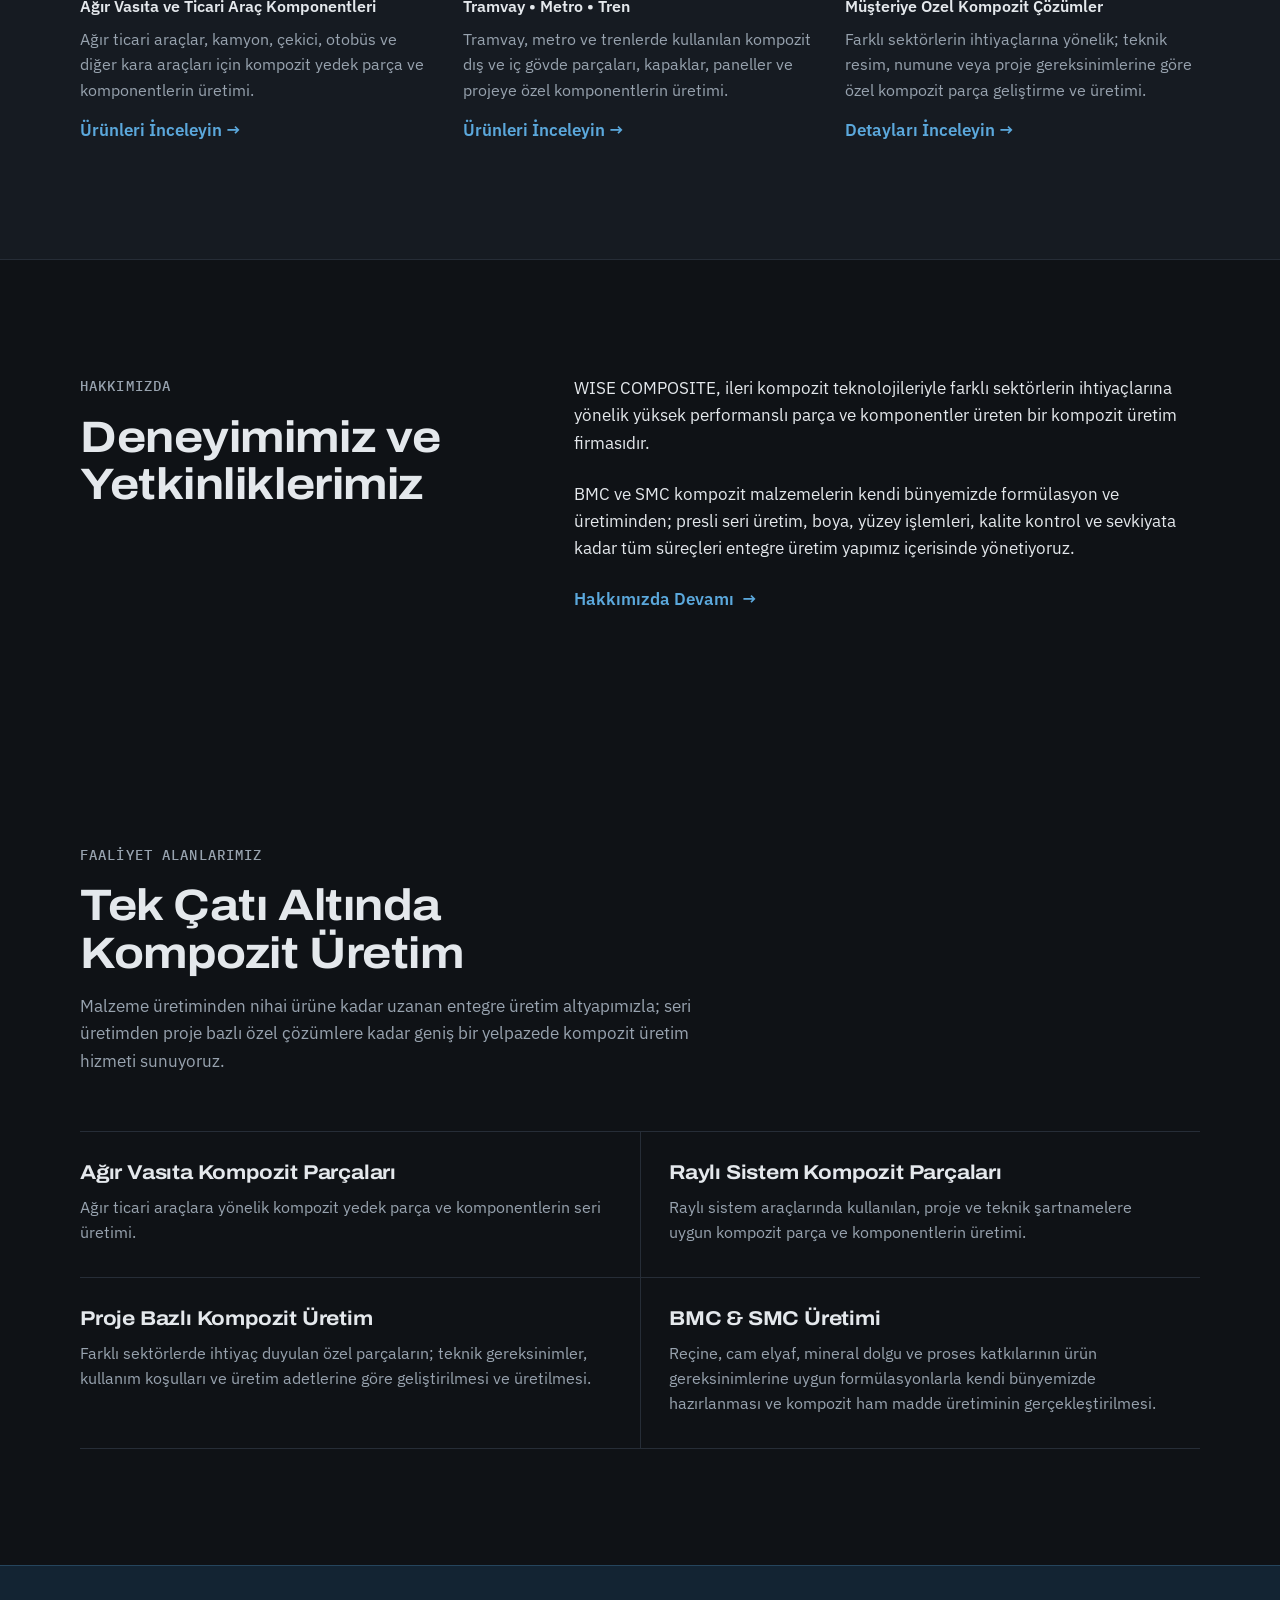
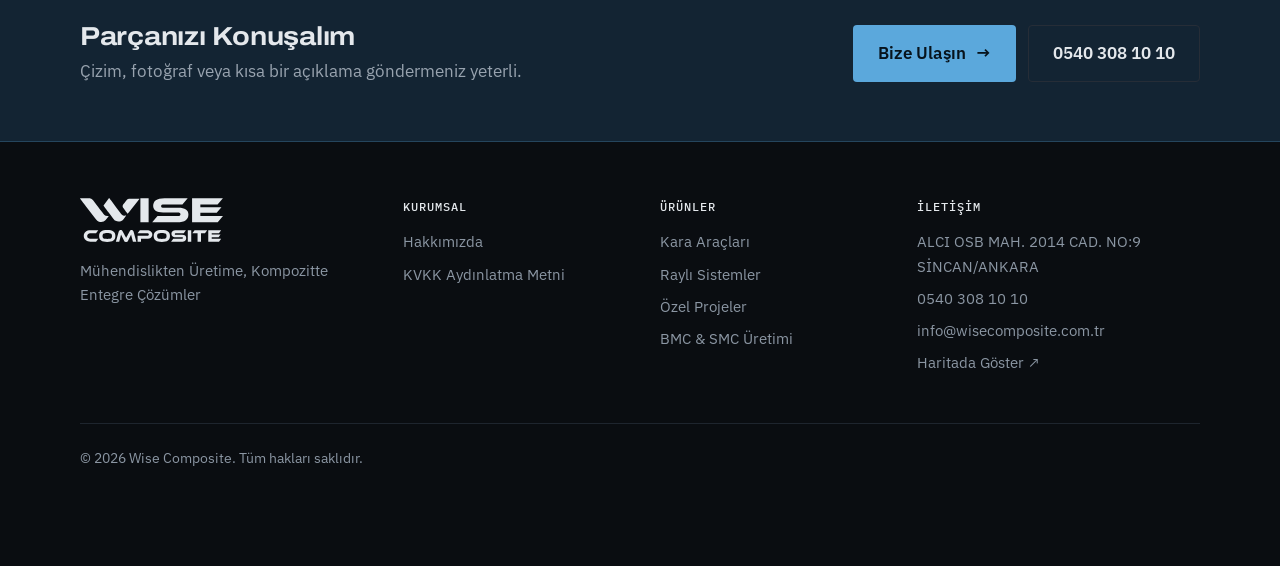
==== commit 96b830de: "Launch on wisecomposite.com.tr: remove draft markers, add trade name to KVKK, canonical URLs, robots" ====
--- a/index.html
+++ b/index.html
@@ -11,8 +11,9 @@
 <meta property="og:site_name" content="Wise Composite">
 <meta property="og:title" content="Wise Composite | Kompozitte Mühendislik, Üretimde Güç.">
 <meta property="og:description" content="WISE COMPOSITE, ileri kompozit teknolojileriyle farklı sektörlerin ihtiyaçlarına yönelik yüksek performanslı parça ve komponentler üreten bir kompozit üretim firmasıdır.">
-<meta property="og:url" content="https://wisecomposite.duckdns.org/">
-<meta property="og:image" content="https://wisecomposite.duckdns.org/assets/img/og-image.jpg">
+<meta property="og:url" content="https://wisecomposite.com.tr/">
+<link rel="canonical" href="https://wisecomposite.com.tr/">
+<meta property="og:image" content="https://wisecomposite.com.tr/assets/img/og-image.jpg">
 <meta property="og:image:width" content="1200">
 <meta property="og:image:height" content="630">
 <meta name="twitter:card" content="summary_large_image">
@@ -21,14 +22,29 @@
 <link rel="preconnect" href="https://fonts.gstatic.com" crossorigin>
 <link rel="stylesheet" href="https://fonts.googleapis.com/css2?family=Archivo:wdth,wght@62..125,400..800&family=IBM+Plex+Mono:wght@400;500&family=IBM+Plex+Sans:ital,wght@0,400;0,500;0,600;1,400&display=swap">
 <link rel="stylesheet" href="assets/css/site.css">
+<script type="application/ld+json">
+{
+  "@context": "https://schema.org",
+  "@type": "Organization",
+  "name": "Wise Composite",
+  "legalName": "WISE COMPOSITE MÜHENDİSLİK TİC. VE SAN. LTD. ŞTİ.",
+  "url": "https://wisecomposite.com.tr/",
+  "logo": "https://wisecomposite.com.tr/assets/img/og-image.jpg",
+  "email": "info@wisecomposite.com.tr",
+  "telephone": "+90 540 308 10 10",
+  "address": {
+    "@type": "PostalAddress",
+    "streetAddress": "Alcı OSB Mah. 2014 Cad. No:9",
+    "addressLocality": "Sincan",
+    "addressRegion": "Ankara",
+    "addressCountry": "TR"
+  }
+}
+</script>
 </head>
 <body>
 <a class="skip-link" href="#icerik">İçeriğe geç</a>
 
-<!-- TASLAK UYARISI: Site yayına alınmadan önce bu satırı silin. -->
-<div class="draft-bar">
-  <div class="wrap">Taslak sürüm · <span class="todo">Sarı işaretli</span> alanlar gerçek bilgilerle doldurulacak.</div>
-</div>
 
 <header class="site-header">
   <nav class="wrap nav" aria-label="Ana menü">
